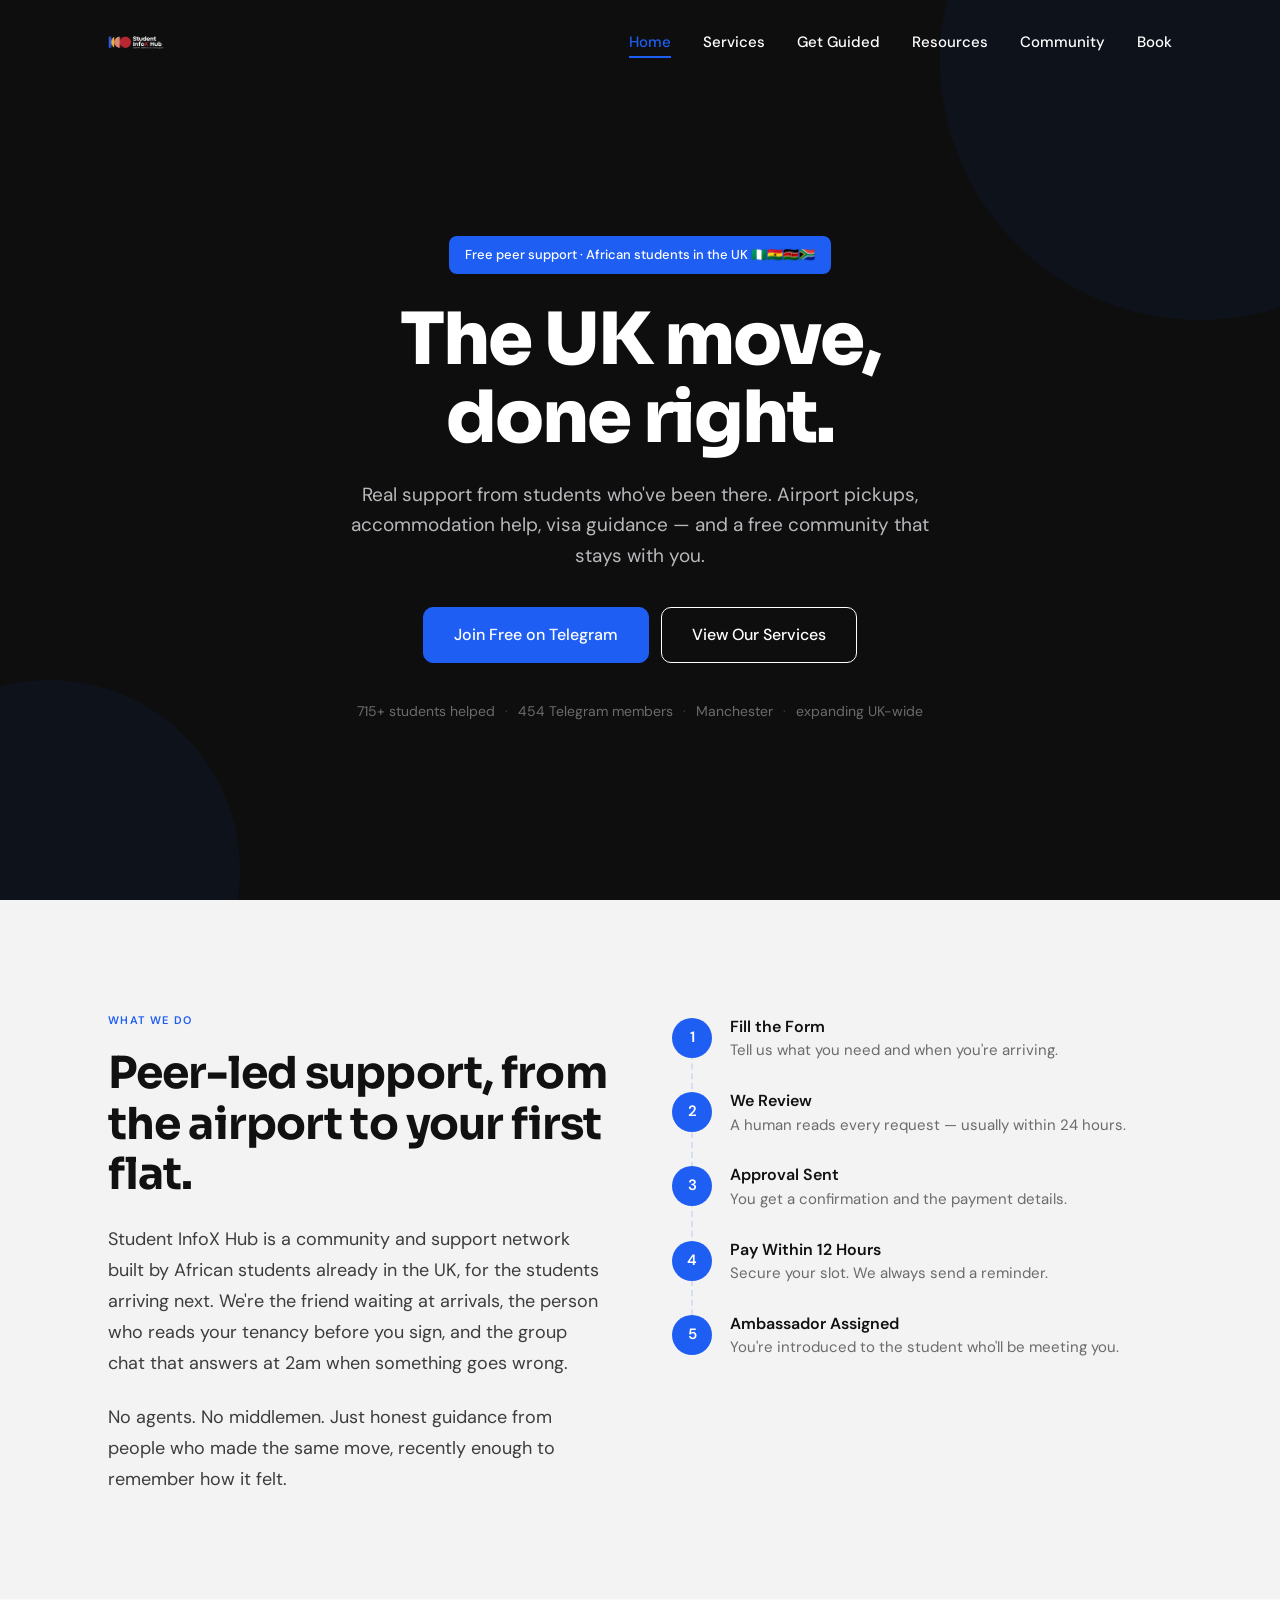
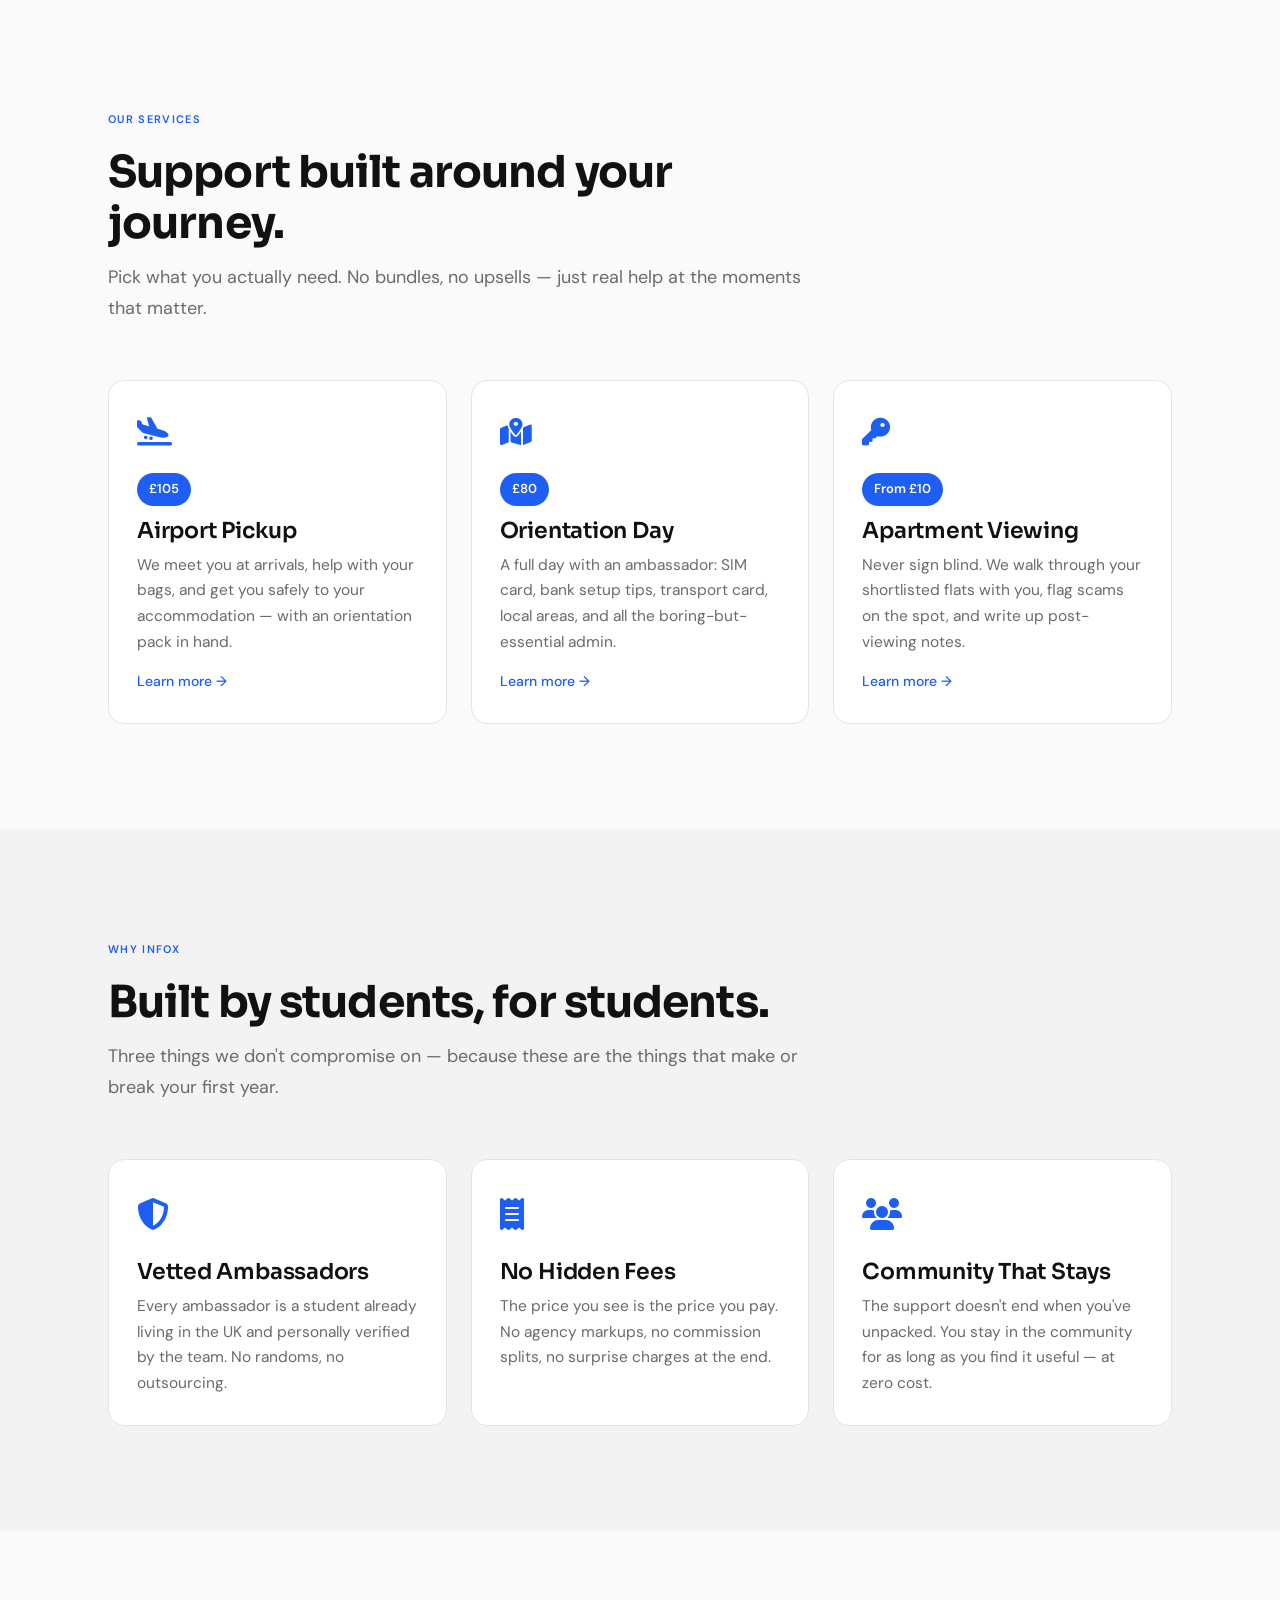
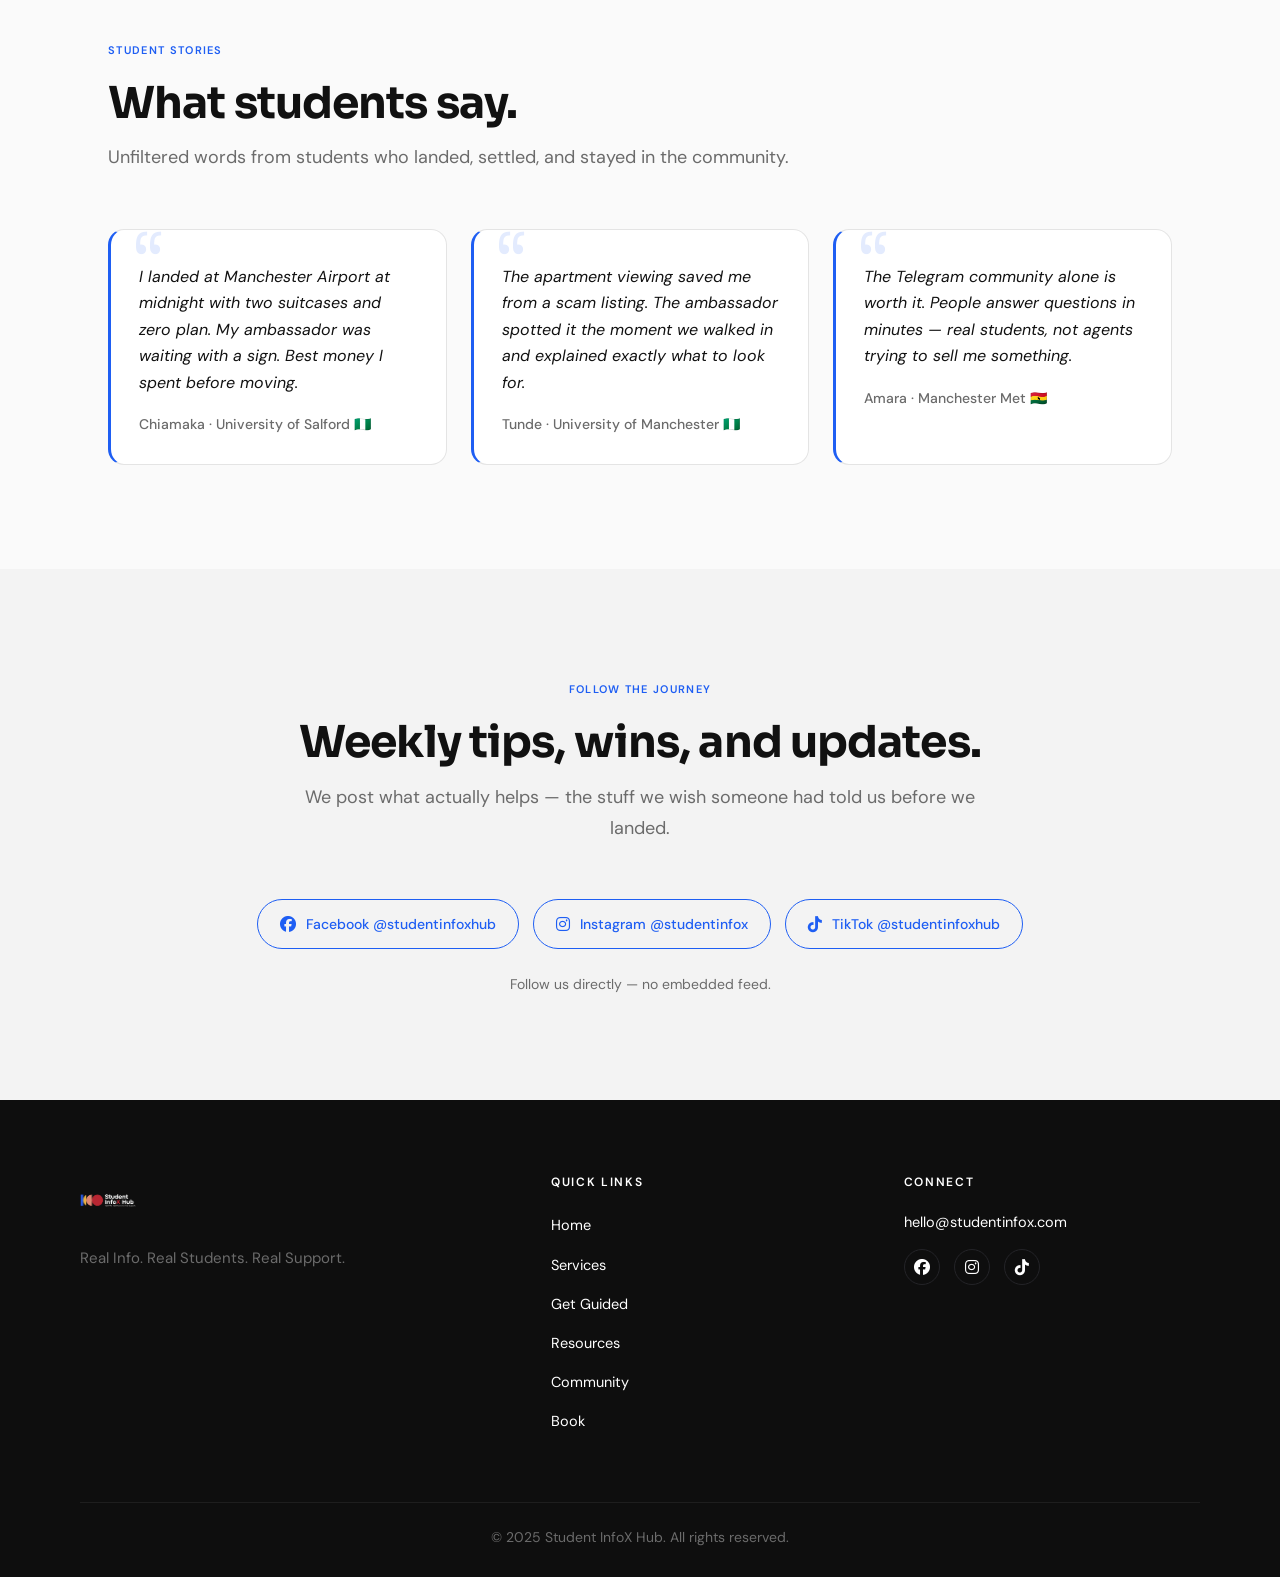
==== index.html @ 779ec6ef "Build Student InfoX Hub multi-page website Initial site build: 6 pages (home, services, get-guided, " ====
<!DOCTYPE html>
<html lang="en">
<head>
  <meta charset="UTF-8" />
  <meta name="viewport" content="width=device-width, initial-scale=1.0" />
  <title>Student InfoX Hub — Peer-led UK relocation support for African students</title>
  <meta name="description" content="Real support from students who've been there. Airport pickups, accommodation help, visa guidance and a free community that stays with you." />

  <link rel="icon" type="image/png" href="infox-logo.png" />

  <!-- Fonts: Sora (display) + DM Sans (body) -->
  <link rel="preconnect" href="https://fonts.googleapis.com" />
  <link rel="preconnect" href="https://fonts.gstatic.com" crossorigin />
  <link href="https://fonts.googleapis.com/css2?family=DM+Sans:wght@400;500;600&family=Sora:wght@600;700;800&display=swap" rel="stylesheet" />

  <!-- Font Awesome 6 -->
  <link rel="stylesheet" href="https://cdnjs.cloudflare.com/ajax/libs/font-awesome/6.5.1/css/all.min.css" />

  <link rel="stylesheet" href="style.css" />
</head>
<body>

  <!-- ===================== NAV ===================== -->
  <nav class="nav">
    <div class="nav-inner">
      <a href="index.html" class="nav-logo" aria-label="Student InfoX Hub — Home">
        <!-- Remove filter if logo is light-coloured or multi-colour -->
        <img src="infox-logo.png" alt="Student InfoX Hub" height="56" />
      </a>
      <button class="nav-toggle" aria-label="Toggle menu" aria-expanded="false">
        <i class="fa-solid fa-bars"></i>
      </button>
      <ul class="nav-links">
        <li><a href="index.html">Home</a></li>
        <li><a href="services.html">Services</a></li>
        <li><a href="get-guided.html">Get Guided</a></li>
        <li><a href="resources.html">Resources</a></li>
        <li><a href="community.html">Community</a></li>
        <li><a href="book.html">Book</a></li>
      </ul>
    </div>
  </nav>

  <!-- ===================== HERO ===================== -->
  <header class="hero">
    <div class="hero-circle c1" aria-hidden="true"></div>
    <div class="hero-circle c2" aria-hidden="true"></div>

    <div class="hero-inner">
      <span class="pill-label">Free peer support · African students in the UK 🇳🇬🇬🇭🇰🇪🇿🇦</span>
      <h1>
        <span class="line line-1">The UK move,</span>
        <span class="line line-2">done right.</span>
      </h1>
      <p class="sub">Real support from students who've been there. Airport pickups, accommodation help, visa guidance — and a free community that stays with you.</p>
      <div class="cta-row">
        <a href="community.html" class="btn btn-primary btn-lg">Join Free on Telegram</a>
        <a href="services.html" class="btn btn-ghost-white btn-lg">View Our Services</a>
      </div>
      <div class="hero-stats">
        715+ students helped<span class="dot">·</span>454 Telegram members<span class="dot">·</span>Manchester<span class="dot">·</span>expanding UK-wide
      </div>
    </div>
  </header>

  <!-- ===================== WHAT IS INFOX ===================== -->
  <section class="bg-surface-alt">
    <div class="container">
      <div class="grid-2">
        <div class="reveal">
          <span class="eyebrow">What we do</span>
          <h2>Peer-led support, from the airport to your first flat.</h2>
          <p class="lead mt-24">
            Student InfoX Hub is a community and support network built by African students already in the UK, for the students arriving next. We're the friend waiting at arrivals, the person who reads your tenancy before you sign, and the group chat that answers at 2am when something goes wrong.
          </p>
          <p class="lead mt-24">
            No agents. No middlemen. Just honest guidance from people who made the same move, recently enough to remember how it felt.
          </p>
        </div>

        <div class="reveal">
          <ol class="stepper">
            <li>
              <span class="num">1</span>
              <div class="body">
                <h4>Fill the Form</h4>
                <p>Tell us what you need and when you're arriving.</p>
              </div>
            </li>
            <li>
              <span class="num">2</span>
              <div class="body">
                <h4>We Review</h4>
                <p>A human reads every request — usually within 24 hours.</p>
              </div>
            </li>
            <li>
              <span class="num">3</span>
              <div class="body">
                <h4>Approval Sent</h4>
                <p>You get a confirmation and the payment details.</p>
              </div>
            </li>
            <li>
              <span class="num">4</span>
              <div class="body">
                <h4>Pay Within 12 Hours</h4>
                <p>Secure your slot. We always send a reminder.</p>
              </div>
            </li>
            <li>
              <span class="num">5</span>
              <div class="body">
                <h4>Ambassador Assigned</h4>
                <p>You're introduced to the student who'll be meeting you.</p>
              </div>
            </li>
          </ol>
        </div>
      </div>
    </div>
  </section>

  <!-- ===================== SERVICES PREVIEW ===================== -->
  <section class="bg-surface">
    <div class="container">
      <div class="section-head">
        <span class="eyebrow">Our services</span>
        <h2>Support built around your journey.</h2>
        <p>Pick what you actually need. No bundles, no upsells — just real help at the moments that matter.</p>
      </div>

      <div class="grid-3 reveal stagger">
        <div class="card">
          <div class="icon"><i class="fa-solid fa-plane-arrival"></i></div>
          <span class="price-badge">£105</span>
          <h3>Airport Pickup</h3>
          <p>We meet you at arrivals, help with your bags, and get you safely to your accommodation — with an orientation pack in hand.</p>
          <a href="services.html" class="more">Learn more →</a>
        </div>
        <div class="card">
          <div class="icon"><i class="fa-solid fa-map-location-dot"></i></div>
          <span class="price-badge">£80</span>
          <h3>Orientation Day</h3>
          <p>A full day with an ambassador: SIM card, bank setup tips, transport card, local areas, and all the boring-but-essential admin.</p>
          <a href="services.html" class="more">Learn more →</a>
        </div>
        <div class="card">
          <div class="icon"><i class="fa-solid fa-key"></i></div>
          <span class="price-badge">From £10</span>
          <h3>Apartment Viewing</h3>
          <p>Never sign blind. We walk through your shortlisted flats with you, flag scams on the spot, and write up post-viewing notes.</p>
          <a href="services.html" class="more">Learn more →</a>
        </div>
      </div>
    </div>
  </section>

  <!-- ===================== WHY INFOX ===================== -->
  <section class="bg-surface-alt">
    <div class="container">
      <div class="section-head">
        <span class="eyebrow">Why InfoX</span>
        <h2>Built by students, for students.</h2>
        <p>Three things we don't compromise on — because these are the things that make or break your first year.</p>
      </div>

      <div class="grid-3 reveal stagger">
        <div class="card">
          <div class="icon lg"><i class="fa-solid fa-shield-halved"></i></div>
          <h3>Vetted Ambassadors</h3>
          <p>Every ambassador is a student already living in the UK and personally verified by the team. No randoms, no outsourcing.</p>
        </div>
        <div class="card">
          <div class="icon lg"><i class="fa-solid fa-receipt"></i></div>
          <h3>No Hidden Fees</h3>
          <p>The price you see is the price you pay. No agency markups, no commission splits, no surprise charges at the end.</p>
        </div>
        <div class="card">
          <div class="icon lg"><i class="fa-solid fa-users"></i></div>
          <h3>Community That Stays</h3>
          <p>The support doesn't end when you've unpacked. You stay in the community for as long as you find it useful — at zero cost.</p>
        </div>
      </div>
    </div>
  </section>

  <!-- ===================== TESTIMONIALS ===================== -->
  <section class="bg-surface">
    <div class="container">
      <div class="section-head">
        <span class="eyebrow">Student stories</span>
        <h2>What students say.</h2>
        <p>Unfiltered words from students who landed, settled, and stayed in the community.</p>
      </div>

      <div class="grid-3 reveal stagger">
        <div class="testimonial">
          <p class="quote">I landed at Manchester Airport at midnight with two suitcases and zero plan. My ambassador was waiting with a sign. Best money I spent before moving.</p>
          <div class="who">Chiamaka · University of Salford 🇳🇬</div>
        </div>
        <div class="testimonial">
          <p class="quote">The apartment viewing saved me from a scam listing. The ambassador spotted it the moment we walked in and explained exactly what to look for.</p>
          <div class="who">Tunde · University of Manchester 🇳🇬</div>
        </div>
        <div class="testimonial">
          <p class="quote">The Telegram community alone is worth it. People answer questions in minutes — real students, not agents trying to sell me something.</p>
          <div class="who">Amara · Manchester Met 🇬🇭</div>
        </div>
      </div>
    </div>
  </section>

  <!-- ===================== FOLLOW US ===================== -->
  <section class="bg-surface-alt">
    <div class="container center">
      <div class="section-head mx-auto" style="margin-left:auto;margin-right:auto;">
        <span class="eyebrow">Follow the journey</span>
        <h2>Weekly tips, wins, and updates.</h2>
        <p class="mx-auto" style="margin-left:auto;margin-right:auto;">We post what actually helps — the stuff we wish someone had told us before we landed.</p>
      </div>

      <div class="pills-row reveal">
        <a class="pill" href="https://facebook.com/studentinfoxhub" target="_blank" rel="noopener">
          <i class="fa-brands fa-facebook"></i> Facebook @studentinfoxhub
        </a>
        <a class="pill" href="https://instagram.com/studentinfox" target="_blank" rel="noopener">
          <i class="fa-brands fa-instagram"></i> Instagram @studentinfox
        </a>
        <a class="pill" href="https://tiktok.com/@studentinfoxhub" target="_blank" rel="noopener">
          <i class="fa-brands fa-tiktok"></i> TikTok @studentinfoxhub
        </a>
      </div>
      <p class="pill-note">Follow us directly — no embedded feed.</p>
    </div>
  </section>

  <!-- ===================== FOOTER ===================== -->
  <footer class="footer">
    <div class="footer-grid">
      <div>
        <div class="footer-logo">
          <!-- Remove filter if logo is light-coloured or multi-colour -->
          <img src="infox-logo.png" alt="Student InfoX Hub" height="56" />
        </div>
        <p class="tagline">Real Info. Real Students. Real Support.</p>
      </div>
      <div>
        <h5>Quick Links</h5>
        <ul>
          <li><a href="index.html">Home</a></li>
          <li><a href="services.html">Services</a></li>
          <li><a href="get-guided.html">Get Guided</a></li>
          <li><a href="resources.html">Resources</a></li>
          <li><a href="community.html">Community</a></li>
          <li><a href="book.html">Book</a></li>
        </ul>
      </div>
      <div>
        <h5>Connect</h5>
        <p class="contact-line"><a href="mailto:hello@studentinfox.com">hello@studentinfox.com</a></p>
        <div class="socials">
          <a href="https://facebook.com/studentinfoxhub" target="_blank" rel="noopener" aria-label="Facebook @studentinfoxhub"><i class="fa-brands fa-facebook"></i></a>
          <a href="https://instagram.com/studentinfox" target="_blank" rel="noopener" aria-label="Instagram @studentinfox"><i class="fa-brands fa-instagram"></i></a>
          <a href="https://tiktok.com/@studentinfoxhub" target="_blank" rel="noopener" aria-label="TikTok @studentinfoxhub"><i class="fa-brands fa-tiktok"></i></a>
        </div>
      </div>
    </div>
    <div class="footer-bottom">© 2025 Student InfoX Hub. All rights reserved.</div>
  </footer>

  <script src="main.js" defer></script>
</body>
</html>
---- style.css ----
/* =========================================================
   Student InfoX Hub — Global Stylesheet
   Sora (display) + DM Sans (body)
   Near-monochrome with Royal Blue as single accent
   ========================================================= */

/* ---------- Tokens ---------- */
:root {
  --blue: #1E5EF3;
  --blue-light: #EEF3FF;
  --black: #0E0E0E;
  --ink: #111111;
  --body: #3D3D3D;
  --muted: #6B6B6B;
  --surface: #FAFAFA;
  --surface-alt: #F3F3F3;
  --white: #FFFFFF;
  --border: #E4E4E4;

  --ease-out: cubic-bezier(0.22, 1, 0.36, 1);
  --ease-bounce: cubic-bezier(0.34, 1.56, 0.64, 1);

  --max-layout: 1120px;
  --max-text: 680px;
  --radius: 16px;
  --radius-sm: 10px;
}

/* ---------- Reset ---------- */
*, *::before, *::after {
  box-sizing: border-box;
  margin: 0;
  padding: 0;
}

html {
  scroll-behavior: smooth;
  -webkit-text-size-adjust: 100%;
}

body {
  font-family: 'DM Sans', -apple-system, BlinkMacSystemFont, sans-serif;
  font-size: 17px;
  font-weight: 400;
  line-height: 1.72;
  color: var(--body);
  background: var(--surface);
  -webkit-font-smoothing: antialiased;
  -moz-osx-font-smoothing: grayscale;
}

img { max-width: 100%; display: block; }

a {
  color: var(--blue);
  text-decoration: none;
  transition: color 0.2s ease;
}
a:hover { color: var(--ink); }

button { font-family: inherit; cursor: pointer; }

/* ---------- Typography ---------- */
h1, h2, h3, h4 {
  font-family: 'Sora', -apple-system, BlinkMacSystemFont, sans-serif;
  color: var(--ink);
  line-height: 1.15;
}

h1 {
  font-size: clamp(40px, 6vw, 72px);
  font-weight: 800;
  letter-spacing: -0.03em;
  line-height: 1.08;
}

h2 {
  font-size: clamp(30px, 4vw, 44px);
  font-weight: 700;
  letter-spacing: -0.02em;
}

h3 {
  font-size: 22px;
  font-weight: 600;
  letter-spacing: -0.01em;
}

p { color: var(--body); }

.eyebrow {
  display: inline-block;
  font-size: 11px;
  font-weight: 600;
  letter-spacing: 0.12em;
  text-transform: uppercase;
  color: var(--blue);
  margin-bottom: 18px;
}

.lead {
  font-size: 18px;
  color: var(--body);
  max-width: var(--max-text);
}

/* ---------- Layout ---------- */
.container {
  width: 100%;
  max-width: var(--max-layout);
  margin: 0 auto;
  padding: 0 28px;
}

section {
  padding: 104px 0;
}

@media (max-width: 768px) {
  section { padding: 64px 0; }
}

.bg-surface     { background: var(--surface); }
.bg-surface-alt { background: var(--surface-alt); }

.section-head { margin-bottom: 56px; max-width: 720px; }
.section-head h2 { margin-bottom: 14px; }
.section-head p  { color: var(--muted); font-size: 18px; }

/* =========================================================
   NAVIGATION
   ========================================================= */
.nav {
  position: fixed;
  top: 0;
  left: 0;
  right: 0;
  z-index: 100;
  background: transparent;
  border-bottom: 1px solid transparent;
  transition: background 0.35s var(--ease-out),
              border-color 0.35s var(--ease-out),
              backdrop-filter 0.35s var(--ease-out);
}

.nav-scrolled {
  background: rgba(255, 255, 255, 0.96);
  -webkit-backdrop-filter: blur(12px);
  backdrop-filter: blur(12px);
  border-bottom-color: var(--border);
}

.nav-inner {
  max-width: var(--max-layout);
  margin: 0 auto;
  padding: 14px 28px;
  display: flex;
  align-items: center;
  justify-content: space-between;
}

.nav-logo {
  display: flex;
  align-items: center;
  line-height: 0;
}

.nav-logo img {
  height: 56px;
  width: auto;
  transition: filter 0.35s var(--ease-out);
}

@media (max-width: 768px) {
  .nav-logo img { height: 48px; }
}

/* Logo filter flip. Since the InfoX logo is multi-colour
   we do NOT invert it here. If the logo is swapped for a
   dark/solid monochrome version, uncomment the rule below. */
/*
.nav:not(.nav-scrolled) .nav-logo img { filter: brightness(0) invert(1); }
*/

.nav-links {
  display: flex;
  gap: 32px;
  list-style: none;
  align-items: center;
}

.nav-links a {
  position: relative;
  font-size: 15px;
  font-weight: 500;
  color: var(--white);
  padding: 8px 0;
  transition: color 0.25s ease;
}

.nav-scrolled .nav-links a { color: var(--ink); }

.nav-links a::after {
  content: "";
  position: absolute;
  left: 0;
  bottom: 2px;
  height: 2px;
  width: 100%;
  background: var(--blue);
  transform: scaleX(0);
  transform-origin: left;
  transition: transform 0.25s ease;
}

.nav-links a:hover::after,
.nav-links a.active::after {
  transform: scaleX(1);
}

.nav-links a:hover,
.nav-links a.active { color: var(--blue); }

.nav-scrolled .nav-links a.active { color: var(--blue); }

/* Hamburger */
.nav-toggle {
  display: none;
  background: none;
  border: 0;
  color: var(--white);
  font-size: 22px;
  padding: 10px;
  line-height: 1;
  transition: color 0.25s ease;
}

.nav-scrolled .nav-toggle { color: var(--ink); }

@media (max-width: 768px) {
  .nav-toggle { display: block; }

  .nav-links {
    position: absolute;
    top: 100%;
    left: 0;
    right: 0;
    background: var(--white);
    flex-direction: column;
    gap: 0;
    overflow: hidden;
    max-height: 0;
    transition: max-height 0.35s var(--ease-out);
    border-bottom: 1px solid var(--border);
  }

  .nav-open .nav-links {
    max-height: 520px;
  }

  .nav-links li {
    width: 100%;
    border-top: 1px solid var(--border);
  }

  .nav-links a {
    display: flex;
    align-items: center;
    min-height: 48px;
    padding: 14px 28px;
    color: var(--ink);
    width: 100%;
  }

  .nav-links a::after { display: none; }
}

/* =========================================================
   HERO
   ========================================================= */
.hero {
  position: relative;
  overflow: hidden;
  background: var(--black);
  color: var(--white);
  min-height: 100vh;
  display: flex;
  align-items: center;
  justify-content: center;
  padding: 160px 28px 100px;
  text-align: center;
}

.hero.mini {
  min-height: 420px;
  padding: 180px 28px 80px;
}

.hero-inner {
  position: relative;
  z-index: 2;
  max-width: 760px;
  margin: 0 auto;
}

.hero h1 { color: var(--white); margin-bottom: 24px; }
.hero h1 .line { display: block; }

.hero .sub {
  font-size: 19px;
  color: #B9B9BD;
  max-width: 620px;
  margin: 0 auto 36px;
  line-height: 1.6;
}

.hero .sub.on-mini { margin-bottom: 0; }

.hero .cta-row {
  display: flex;
  gap: 12px;
  justify-content: center;
  flex-wrap: wrap;
  margin-bottom: 36px;
}

.hero-stats {
  font-size: 14px;
  color: var(--muted);
}

.hero-stats .dot { margin: 0 10px; opacity: 0.5; }

/* Pill label at top of hero */
.pill-label {
  display: inline-block;
  background: var(--blue);
  color: var(--white);
  font-size: 13px;
  font-weight: 500;
  padding: 8px 16px;
  border-radius: 8px;
  margin-bottom: 26px;
}

/* Decorative floating circles in hero */
.hero-circle {
  position: absolute;
  border-radius: 50%;
  background: var(--blue);
  opacity: 0.055;
  pointer-events: none;
  z-index: 1;
  will-change: transform;
}

.hero-circle.c1 {
  width: 520px;
  height: 520px;
  top: -200px;
  right: -180px;
}

.hero-circle.c2 {
  width: 380px;
  height: 380px;
  bottom: -160px;
  left: -140px;
}

@media (prefers-reduced-motion: no-preference) {
  .hero-circle.c1 { animation: float 8s ease-in-out infinite; }
  .hero-circle.c2 { animation: float 11s ease-in-out infinite; animation-delay: -5s; }
}

@keyframes float {
  0%, 100% { transform: translateY(0); }
  50%      { transform: translateY(-20px); }
}

@media (max-width: 768px) {
  .hero { min-height: 88vh; padding: 140px 24px 72px; }
  .hero.mini { min-height: 360px; padding: 140px 24px 60px; }
  .hero .sub { font-size: 17px; }
  .hero-circle.c1 { width: 340px; height: 340px; top: -120px; right: -120px; }
  .hero-circle.c2 { width: 260px; height: 260px; bottom: -100px; left: -100px; }
}

/* =========================================================
   HERO LOAD ANIMATION (staggered)
   ========================================================= */
.hero .pill-label,
.hero h1 .line,
.hero .sub,
.hero .cta-row,
.hero-stats {
  opacity: 0;
  transform: translateY(24px);
  will-change: transform, opacity;
  transition: opacity 0.65s var(--ease-out), transform 0.65s var(--ease-out);
}

.hero-stats { transform: none; transition: opacity 0.5s var(--ease-out); }

body.loaded .hero .pill-label    { opacity: 1; transform: translateY(0); transition-delay: 0ms; }
body.loaded .hero h1 .line-1     { opacity: 1; transform: translateY(0); transition-delay: 150ms; }
body.loaded .hero h1 .line-2     { opacity: 1; transform: translateY(0); transition-delay: 280ms; }
body.loaded .hero .sub           { opacity: 1; transform: translateY(0); transition-delay: 400ms; }
body.loaded .hero .cta-row       { opacity: 1; transform: translateY(0); transition-delay: 520ms; }
body.loaded .hero .hero-stats    { opacity: 1; transition-delay: 650ms; }

@media (prefers-reduced-motion: reduce) {
  .hero .pill-label,
  .hero h1 .line,
  .hero .sub,
  .hero .cta-row,
  .hero-stats { opacity: 1; transform: none; transition: none; }
  .hero-circle { animation: none; }
}

/* =========================================================
   SCROLL REVEAL
   ========================================================= */
.reveal {
  opacity: 0;
  transform: translateY(28px);
  will-change: transform, opacity;
  transition: opacity 0.55s var(--ease-out), transform 0.55s var(--ease-out);
}

.reveal.is-visible {
  opacity: 1;
  transform: translateY(0);
}

/* Grid stagger via nth-child of children */
.reveal.stagger > *:nth-child(1) { transition-delay: 0ms; }
.reveal.stagger > *:nth-child(2) { transition-delay: 90ms; }
.reveal.stagger > *:nth-child(3) { transition-delay: 180ms; }
.reveal.stagger > *:nth-child(4) { transition-delay: 270ms; }
.reveal.stagger > *:nth-child(5) { transition-delay: 360ms; }
.reveal.stagger > *:nth-child(6) { transition-delay: 450ms; }

.reveal.stagger > * {
  opacity: 0;
  transform: translateY(22px);
  transition: opacity 0.55s var(--ease-out), transform 0.55s var(--ease-out);
}

.reveal.stagger.is-visible > * {
  opacity: 1;
  transform: translateY(0);
}

@media (prefers-reduced-motion: reduce) {
  .reveal, .reveal.stagger > * {
    opacity: 1; transform: none; transition: none;
  }
}

/* =========================================================
   BUTTONS
   ========================================================= */
.btn {
  display: inline-flex;
  align-items: center;
  justify-content: center;
  gap: 10px;
  height: 52px;
  padding: 0 26px;
  font-size: 15px;
  font-weight: 500;
  font-family: inherit;
  border-radius: 10px;
  border: 1.5px solid transparent;
  text-decoration: none;
  line-height: 1;
  transition: background 0.25s ease, color 0.25s ease, transform 0.2s ease,
              filter 0.25s ease, border-color 0.25s ease;
  white-space: nowrap;
}

.btn:hover { transform: translateY(-2px); text-decoration: none; }

.btn-primary {
  background: var(--blue);
  color: var(--white);
  border-color: var(--blue);
}
.btn-primary:hover { filter: brightness(1.07); color: var(--white); }

.btn-ghost-white {
  background: transparent;
  color: var(--white);
  border-color: var(--white);
}
.btn-ghost-white:hover {
  background: var(--white);
  color: var(--ink);
}

.btn-ghost {
  background: transparent;
  color: var(--blue);
  border-color: var(--blue);
}
.btn-ghost:hover {
  background: var(--blue);
  color: var(--white);
}

.btn-lg { height: 56px; padding: 0 30px; font-size: 16px; }

/* =========================================================
   CARDS
   ========================================================= */
.card {
  background: var(--white);
  border: 1px solid var(--border);
  border-radius: var(--radius);
  padding: 28px;
  transition: transform 0.25s var(--ease-out), box-shadow 0.25s var(--ease-out);
}

.card:hover {
  transform: translateY(-6px);
  box-shadow: 0 16px 48px rgba(0, 0, 0, 0.09);
}

.card .icon {
  font-size: 28px;
  color: var(--blue);
  margin-bottom: 16px;
}

.card .icon.lg { font-size: 32px; }

.card h3 { margin-bottom: 10px; }

.card p {
  color: var(--muted);
  font-size: 15.5px;
  line-height: 1.65;
}

.card .more {
  display: inline-block;
  margin-top: 14px;
  font-size: 14px;
  font-weight: 500;
  color: var(--blue);
}
.card .more:hover { color: var(--ink); }

.card-tag {
  display: inline-block;
  background: var(--blue-light);
  color: var(--blue);
  font-size: 11px;
  font-weight: 600;
  letter-spacing: 0.08em;
  text-transform: uppercase;
  padding: 5px 10px;
  border-radius: 999px;
  margin-bottom: 14px;
}

.price-badge {
  display: inline-block;
  background: var(--blue);
  color: var(--white);
  font-size: 13px;
  font-weight: 600;
  padding: 5px 12px;
  border-radius: 999px;
  margin-bottom: 12px;
}

/* Grid layouts */
.grid-3 {
  display: grid;
  grid-template-columns: repeat(3, 1fr);
  gap: 24px;
}

.grid-2 {
  display: grid;
  grid-template-columns: 1fr 1fr;
  gap: 64px;
  align-items: start;
}

@media (max-width: 880px) {
  .grid-3 { grid-template-columns: 1fr; }
  .grid-2 { grid-template-columns: 1fr; gap: 48px; }
}

/* =========================================================
   STEPPER (vertical, on homepage)
   ========================================================= */
.stepper { list-style: none; position: relative; }

.stepper::before {
  content: "";
  position: absolute;
  left: 19px;
  top: 20px;
  bottom: 20px;
  width: 0;
  border-left: 2px dashed #D6DEF2;
}

.stepper li {
  position: relative;
  display: flex;
  gap: 18px;
  padding: 14px 0;
}

.stepper .num {
  flex-shrink: 0;
  width: 40px;
  height: 40px;
  border-radius: 50%;
  background: var(--blue);
  color: var(--white);
  font-weight: 600;
  font-size: 15px;
  display: flex;
  align-items: center;
  justify-content: center;
  position: relative;
  z-index: 2;
  transition: transform 0.4s var(--ease-bounce), opacity 0.4s var(--ease-bounce);
}

.stepper .body h4 {
  font-family: 'DM Sans', sans-serif;
  font-size: 16px;
  font-weight: 600;
  color: var(--ink);
  margin-bottom: 2px;
}
.stepper .body p { color: var(--muted); font-size: 15px; margin: 0; }

/* Bounce-in on reveal */
.reveal .stepper .num { transform: scale(0.5); opacity: 0; }
.reveal.is-visible .stepper li:nth-child(1) .num { transform: scale(1); opacity: 1; transition-delay: 0ms; }
.reveal.is-visible .stepper li:nth-child(2) .num { transform: scale(1); opacity: 1; transition-delay: 110ms; }
.reveal.is-visible .stepper li:nth-child(3) .num { transform: scale(1); opacity: 1; transition-delay: 220ms; }
.reveal.is-visible .stepper li:nth-child(4) .num { transform: scale(1); opacity: 1; transition-delay: 330ms; }
.reveal.is-visible .stepper li:nth-child(5) .num { transform: scale(1); opacity: 1; transition-delay: 440ms; }

/* =========================================================
   HORIZONTAL 5-STEP FLOW
   ========================================================= */
.flow {
  display: grid;
  grid-template-columns: repeat(5, 1fr);
  gap: 18px;
  counter-reset: flow;
}

.flow-step { text-align: center; }

.flow-step .num {
  width: 52px;
  height: 52px;
  border-radius: 50%;
  background: var(--blue);
  color: var(--white);
  font-weight: 600;
  font-size: 18px;
  display: flex;
  align-items: center;
  justify-content: center;
  margin: 0 auto 14px;
  transition: transform 0.4s var(--ease-bounce), opacity 0.4s var(--ease-bounce);
}

.flow-step p {
  font-size: 14px;
  color: var(--ink);
  font-weight: 500;
  margin: 0;
}

.reveal .flow-step .num { transform: scale(0.5); opacity: 0; }
.reveal.is-visible .flow-step:nth-child(1) .num { transform: scale(1); opacity: 1; transition-delay: 0ms; }
.reveal.is-visible .flow-step:nth-child(2) .num { transform: scale(1); opacity: 1; transition-delay: 110ms; }
.reveal.is-visible .flow-step:nth-child(3) .num { transform: scale(1); opacity: 1; transition-delay: 220ms; }
.reveal.is-visible .flow-step:nth-child(4) .num { transform: scale(1); opacity: 1; transition-delay: 330ms; }
.reveal.is-visible .flow-step:nth-child(5) .num { transform: scale(1); opacity: 1; transition-delay: 440ms; }

@media (max-width: 768px) {
  .flow { grid-template-columns: 1fr; gap: 20px; }
}

/* =========================================================
   CHECKLIST
   ========================================================= */
.checklist { list-style: none; margin: 20px 0; }

.checklist li {
  position: relative;
  padding: 9px 0 9px 30px;
  font-size: 16px;
  color: var(--body);
}

.checklist li::before {
  content: "\f00c"; /* Font Awesome check */
  font-family: "Font Awesome 6 Free";
  font-weight: 900;
  position: absolute;
  left: 0;
  top: 11px;
  color: var(--blue);
  font-size: 13px;
}

/* =========================================================
   CALLOUT
   ========================================================= */
.callout {
  background: var(--blue-light);
  border-left: 4px solid var(--blue);
  padding: 22px 26px;
  border-radius: var(--radius-sm);
  margin: 28px 0;
  color: var(--ink);
  font-size: 15.5px;
  line-height: 1.65;
}

.callout strong { color: var(--ink); }

/* =========================================================
   SERVICE SECTION (services.html)
   ========================================================= */
.service-section { padding: 88px 0; }

.service-section .wrap {
  display: grid;
  grid-template-columns: 1fr 1.15fr;
  gap: 56px;
  align-items: start;
}

.service-section h2 { margin-bottom: 16px; }

.service-section .price {
  font-family: 'Sora', sans-serif;
  font-size: 34px;
  font-weight: 700;
  color: var(--blue);
  margin-bottom: 6px;
}

.service-section .price small {
  font-size: 14px;
  font-weight: 500;
  color: var(--muted);
}

@media (max-width: 880px) {
  .service-section .wrap { grid-template-columns: 1fr; gap: 32px; }
}

/* Package card pair */
.packages {
  display: grid;
  grid-template-columns: 1fr 1fr;
  gap: 18px;
  margin: 22px 0;
}

.package {
  border: 2px solid var(--blue);
  border-radius: var(--radius);
  padding: 24px;
  background: var(--white);
  text-align: center;
  transition: transform 0.25s var(--ease-out), box-shadow 0.25s var(--ease-out);
}

.package:hover {
  transform: translateY(-6px);
  box-shadow: 0 16px 48px rgba(30, 94, 243, 0.15);
}

.package .qty {
  font-size: 13px;
  font-weight: 500;
  color: var(--muted);
  text-transform: uppercase;
  letter-spacing: 0.06em;
}

.package .amt {
  display: block;
  font-family: 'Sora', sans-serif;
  font-size: 32px;
  font-weight: 700;
  color: var(--ink);
  margin: 6px 0 2px;
}

.package .note { font-size: 13px; color: var(--muted); }

@media (max-width: 560px) {
  .packages { grid-template-columns: 1fr; }
}

/* =========================================================
   TESTIMONIALS
   ========================================================= */
.testimonial {
  position: relative;
  background: var(--white);
  border: 1px solid var(--border);
  border-left: 3px solid var(--blue);
  border-radius: var(--radius);
  padding: 34px 28px 28px;
  transition: transform 0.25s var(--ease-out), box-shadow 0.25s var(--ease-out);
}

.testimonial:hover {
  transform: translateY(-6px);
  box-shadow: 0 16px 48px rgba(0, 0, 0, 0.08);
}

.testimonial::before {
  content: "\201C";
  position: absolute;
  top: 2px;
  left: 22px;
  font-family: 'Sora', serif;
  font-size: 72px;
  line-height: 0.8;
  color: var(--blue);
  opacity: 0.12;
}

.testimonial p.quote {
  font-family: 'DM Sans', sans-serif;
  font-size: 16px;
  font-style: italic;
  color: var(--ink);
  margin-bottom: 16px;
  line-height: 1.65;
  position: relative;
}

.testimonial .who {
  font-size: 14px;
  color: var(--muted);
  font-weight: 500;
}

/* =========================================================
   PLATFORM PILLS
   ========================================================= */
.pills-row {
  display: flex;
  flex-wrap: wrap;
  justify-content: center;
  gap: 14px;
  margin-top: 36px;
}

.pill {
  display: inline-flex;
  align-items: center;
  gap: 10px;
  border: 1.5px solid var(--blue);
  background: transparent;
  color: var(--blue);
  padding: 12px 22px;
  border-radius: 999px;
  font-size: 14px;
  font-weight: 500;
  transition: background 0.2s ease, color 0.2s ease, transform 0.2s ease;
}

.pill i { font-size: 16px; }

.pill:hover {
  background: var(--blue);
  color: var(--white);
  transform: scale(1.03);
  text-decoration: none;
}

.pill-note {
  text-align: center;
  font-size: 14px;
  color: var(--muted);
  margin-top: 22px;
}

/* =========================================================
   FORM EMBED BLOCK
   ========================================================= */
.form-block { margin-bottom: 56px; }
.form-block h3 {
  font-family: 'Sora', sans-serif;
  font-size: 22px;
  font-weight: 600;
  color: var(--ink);
  margin-bottom: 6px;
}
.form-block p.desc { color: var(--muted); margin-bottom: 18px; font-size: 15.5px; }

.form-block iframe {
  width: 100%;
  height: 520px;
  border: 0;
  border-radius: 12px;
  background: var(--white);
  box-shadow: 0 4px 20px rgba(0, 0, 0, 0.04);
}

/* =========================================================
   FOOTER
   ========================================================= */
.footer {
  background: var(--black);
  color: #B5B5BB;
  padding: 72px 28px 28px;
}

.footer-grid {
  max-width: var(--max-layout);
  margin: 0 auto;
  display: grid;
  grid-template-columns: 1.4fr 1fr 1fr;
  gap: 56px;
}

.footer-logo img {
  height: 56px;
  width: auto;
  margin-bottom: 18px;
  /* Remove filter if logo is light-coloured or multi-colour */
  /* filter: brightness(0) invert(1); */
}

.footer .tagline { color: var(--muted); font-size: 15px; max-width: 280px; }

.footer h5 {
  font-size: 12px;
  font-weight: 600;
  letter-spacing: 0.14em;
  text-transform: uppercase;
  color: var(--white);
  margin-bottom: 18px;
}

.footer ul { list-style: none; }

.footer ul li { margin-bottom: 10px; }

.footer a {
  color: var(--white);
  font-size: 14.5px;
  transition: color 0.2s ease;
}

.footer a:hover { color: var(--blue); }

.footer .socials {
  display: flex;
  gap: 14px;
  margin-top: 14px;
}

.footer .socials a {
  width: 36px;
  height: 36px;
  border-radius: 50%;
  border: 1px solid #242428;
  display: inline-flex;
  align-items: center;
  justify-content: center;
  font-size: 16px;
  color: var(--white);
  transition: color 0.2s ease, border-color 0.2s ease;
}

.footer .socials a:hover {
  color: var(--blue);
  border-color: var(--blue);
}

.footer .contact-line { margin-bottom: 8px; font-size: 14.5px; color: var(--white); }

.footer-bottom {
  max-width: var(--max-layout);
  margin: 56px auto 0;
  padding-top: 22px;
  border-top: 1px solid #1E1E1E;
  text-align: center;
  font-size: 14px;
  color: var(--muted);
}

@media (max-width: 768px) {
  .footer-grid { grid-template-columns: 1fr; gap: 40px; }
}

/* =========================================================
   UTIL
   ========================================================= */
.center { text-align: center; }
.mx-auto { margin-left: auto; margin-right: auto; }
.mt-24 { margin-top: 24px; }
.mt-32 { margin-top: 32px; }
.mt-48 { margin-top: 48px; }
.mb-24 { margin-bottom: 24px; }
.maxw-640 { max-width: 640px; }
.maxw-720 { max-width: 720px; }
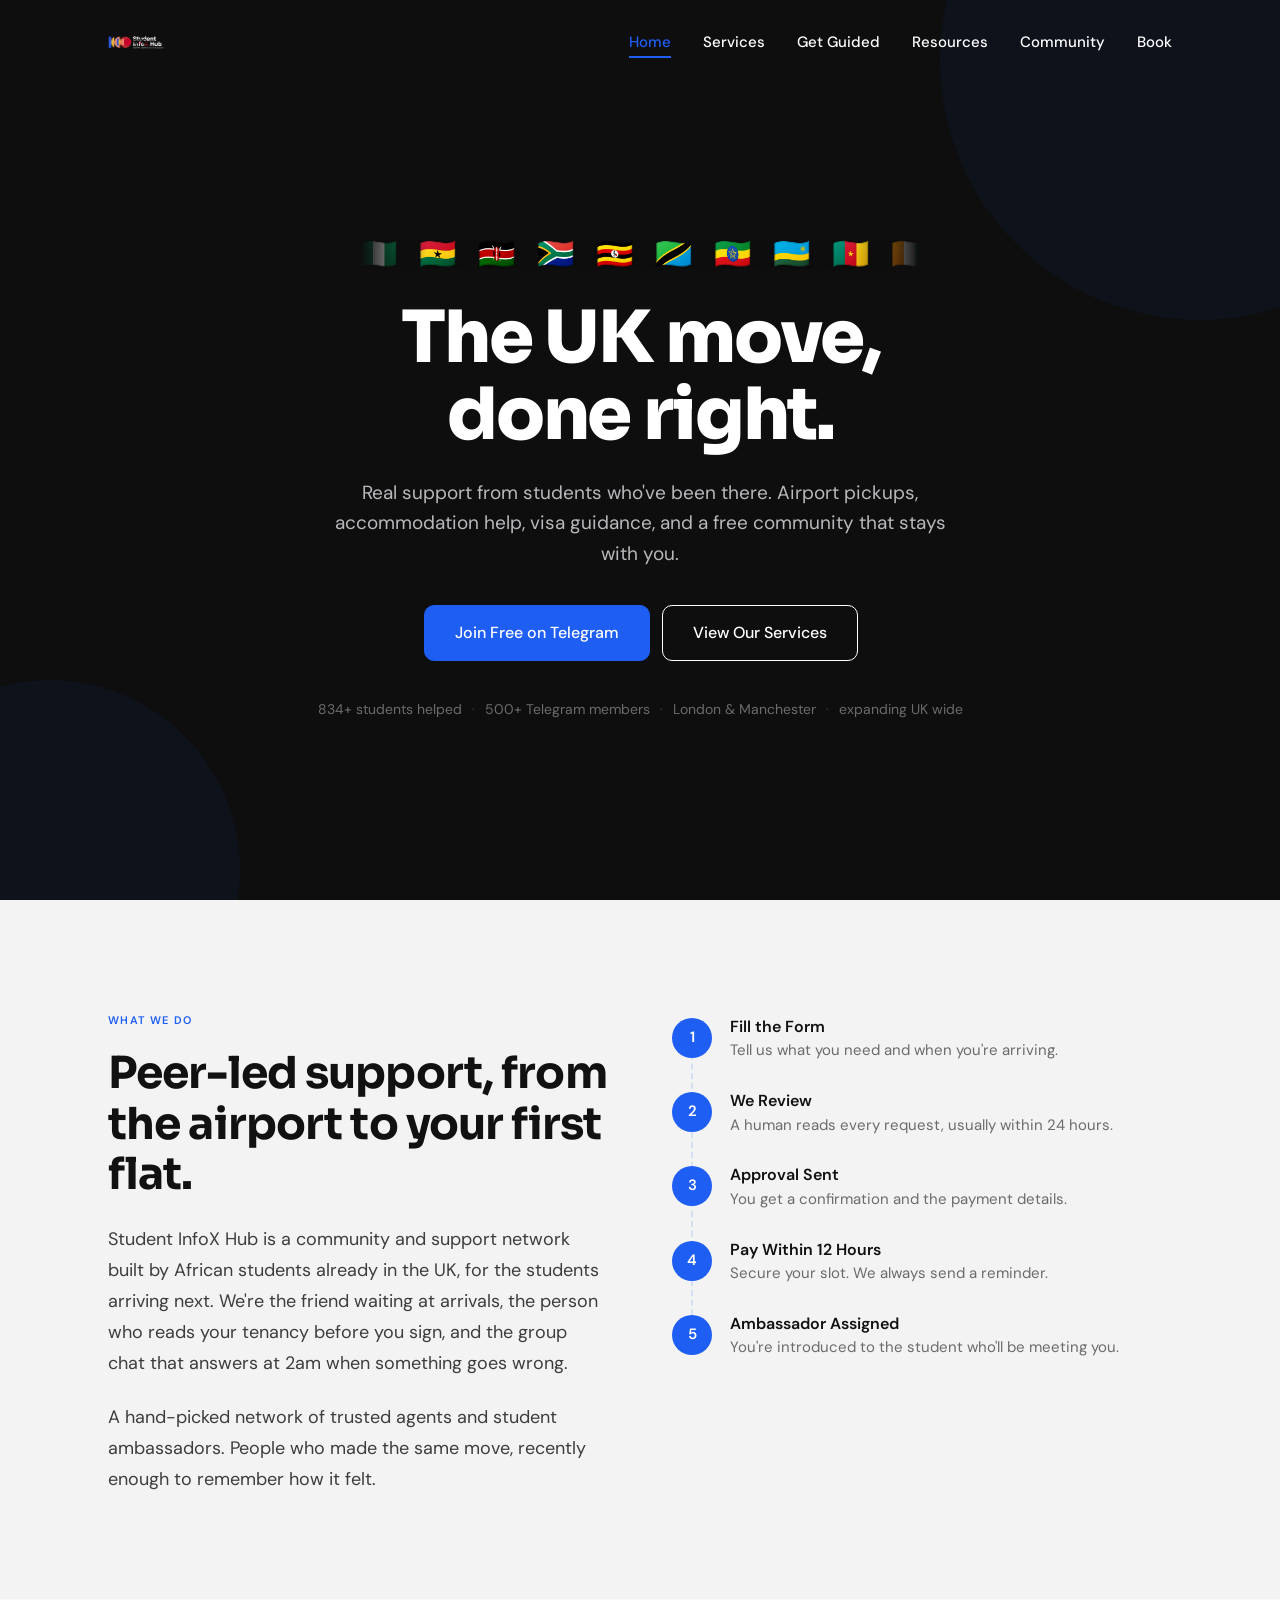
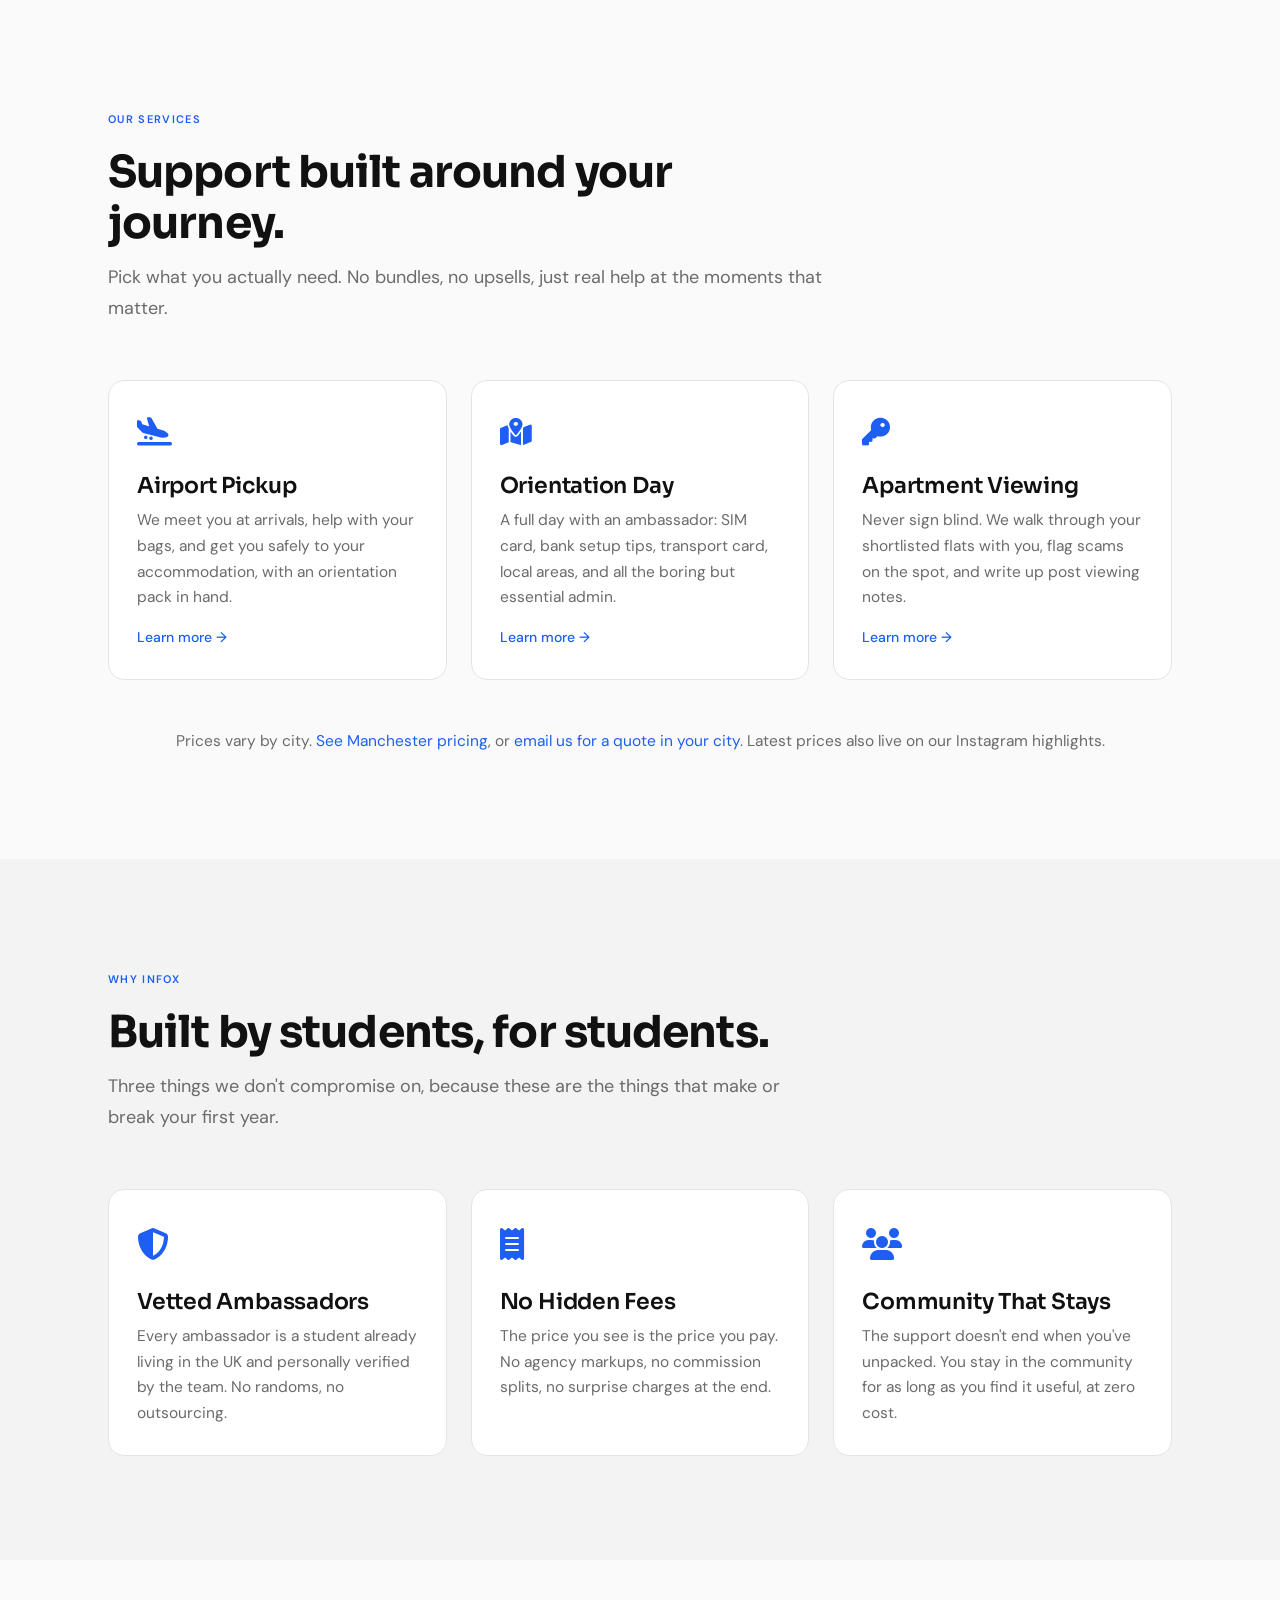
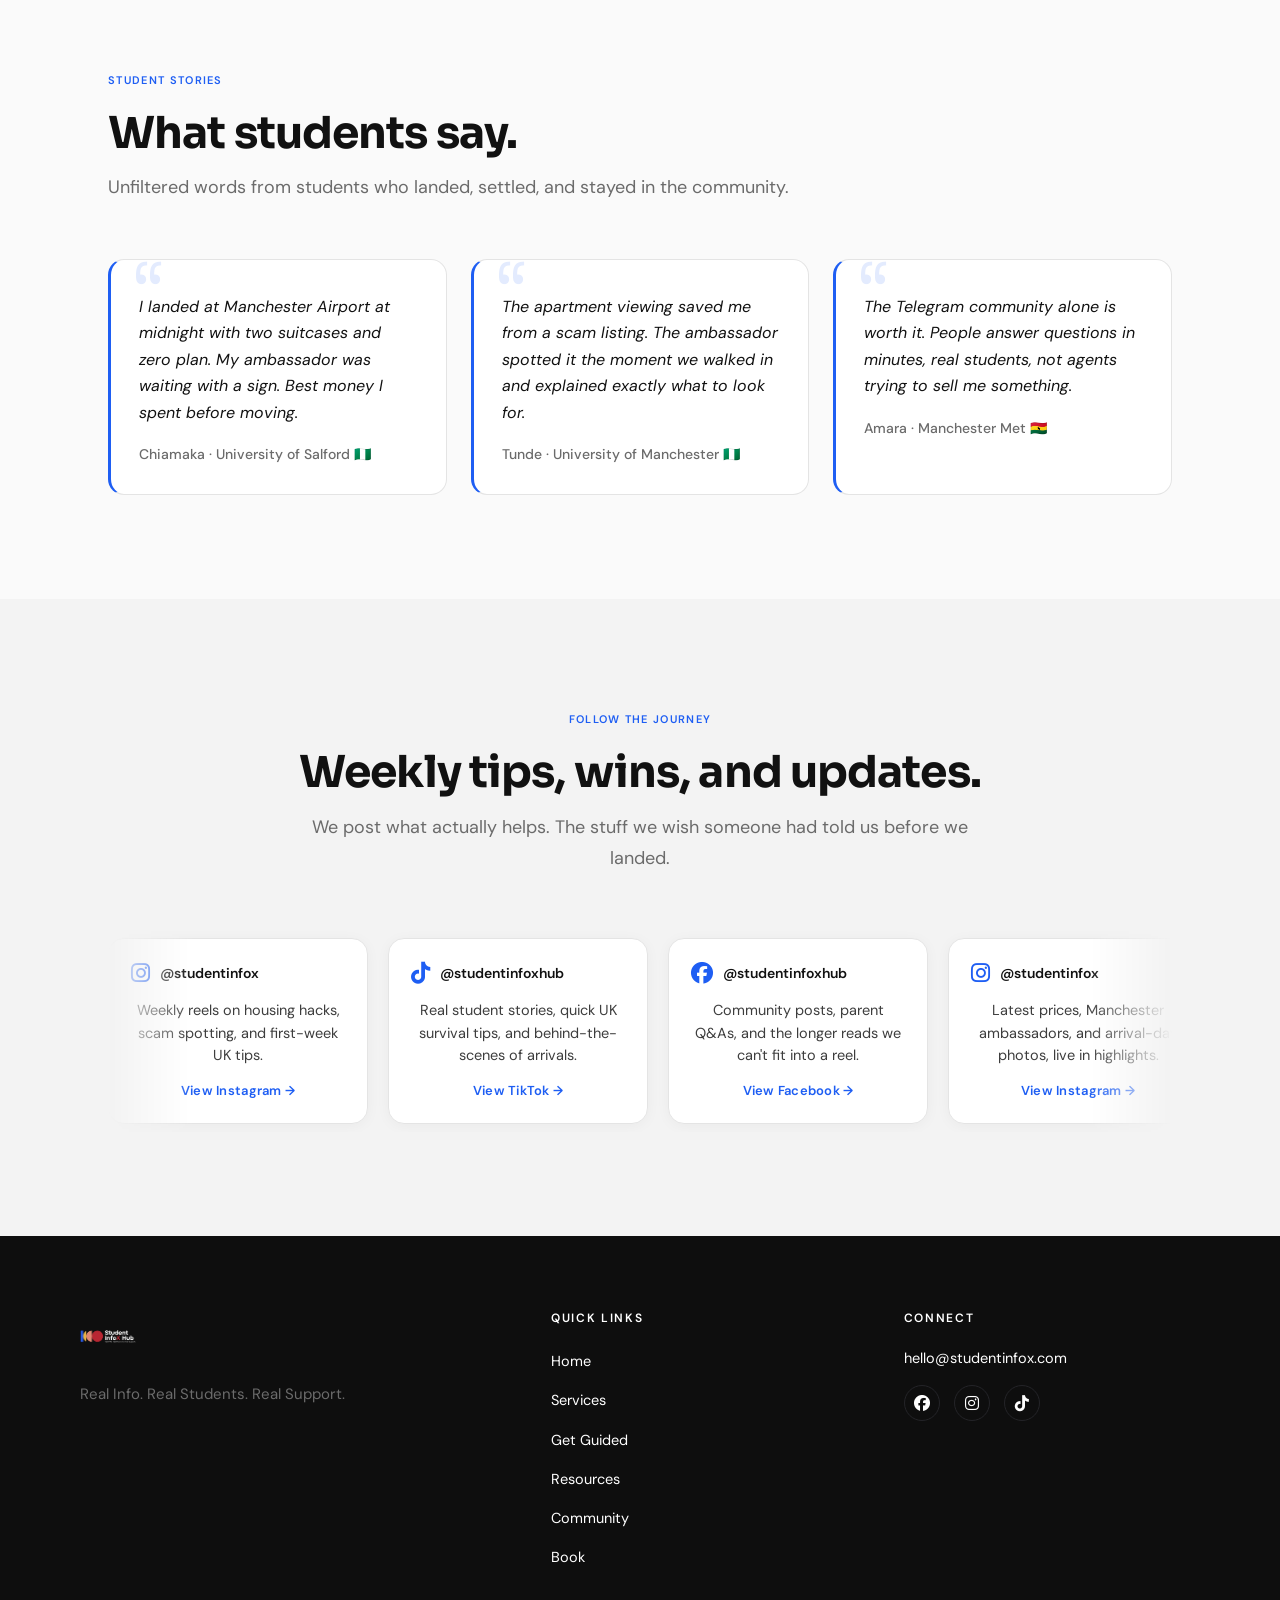
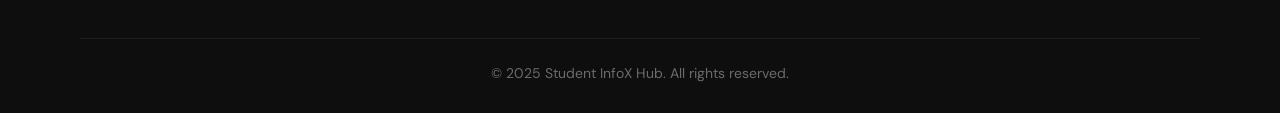
==== commit fdf9a90e: "Rework homepage content, wire Tally forms, add dual-logo nav - Replace hero pill label with scrollin" ====
--- a/index.html
+++ b/index.html
@@ -3,7 +3,7 @@
 <head>
   <meta charset="UTF-8" />
   <meta name="viewport" content="width=device-width, initial-scale=1.0" />
-  <title>Student InfoX Hub — Peer-led UK relocation support for African students</title>
+  <title>Student InfoX Hub | Peer-led UK relocation support for African students</title>
   <meta name="description" content="Real support from students who've been there. Airport pickups, accommodation help, visa guidance and a free community that stays with you." />
 
   <link rel="icon" type="image/png" href="infox-logo.png" />
@@ -23,9 +23,9 @@
   <!-- ===================== NAV ===================== -->
   <nav class="nav">
     <div class="nav-inner">
-      <a href="index.html" class="nav-logo" aria-label="Student InfoX Hub — Home">
-        <!-- Remove filter if logo is light-coloured or multi-colour -->
-        <img src="infox-logo.png" alt="Student InfoX Hub" height="56" />
+      <a href="index.html" class="nav-logo" aria-label="Student InfoX Hub, Home">
+        <img src="infox-logo.png" alt="Student InfoX Hub" height="56" class="logo-light" />
+        <img src="infox-logo-dark.png" alt="" aria-hidden="true" height="56" class="logo-dark" />
       </a>
       <button class="nav-toggle" aria-label="Toggle menu" aria-expanded="false">
         <i class="fa-solid fa-bars"></i>
@@ -47,18 +47,58 @@
     <div class="hero-circle c2" aria-hidden="true"></div>
 
     <div class="hero-inner">
-      <span class="pill-label">Free peer support · African students in the UK 🇳🇬🇬🇭🇰🇪🇿🇦</span>
+      <div class="flag-marquee" aria-hidden="true">
+        <div class="flag-track">
+          <span class="flag">🇳🇬</span>
+          <span class="flag">🇬🇭</span>
+          <span class="flag">🇰🇪</span>
+          <span class="flag">🇿🇦</span>
+          <span class="flag">🇺🇬</span>
+          <span class="flag">🇹🇿</span>
+          <span class="flag">🇪🇹</span>
+          <span class="flag">🇷🇼</span>
+          <span class="flag">🇨🇲</span>
+          <span class="flag">🇨🇮</span>
+          <span class="flag">🇸🇳</span>
+          <span class="flag">🇲🇦</span>
+          <span class="flag">🇪🇬</span>
+          <span class="flag">🇿🇼</span>
+          <span class="flag">🇿🇲</span>
+          <span class="flag">🇳🇦</span>
+          <span class="flag">🇧🇼</span>
+          <span class="flag">🇸🇱</span>
+          <!-- duplicate set for seamless loop -->
+          <span class="flag">🇳🇬</span>
+          <span class="flag">🇬🇭</span>
+          <span class="flag">🇰🇪</span>
+          <span class="flag">🇿🇦</span>
+          <span class="flag">🇺🇬</span>
+          <span class="flag">🇹🇿</span>
+          <span class="flag">🇪🇹</span>
+          <span class="flag">🇷🇼</span>
+          <span class="flag">🇨🇲</span>
+          <span class="flag">🇨🇮</span>
+          <span class="flag">🇸🇳</span>
+          <span class="flag">🇲🇦</span>
+          <span class="flag">🇪🇬</span>
+          <span class="flag">🇿🇼</span>
+          <span class="flag">🇿🇲</span>
+          <span class="flag">🇳🇦</span>
+          <span class="flag">🇧🇼</span>
+          <span class="flag">🇸🇱</span>
+        </div>
+      </div>
       <h1>
         <span class="line line-1">The UK move,</span>
         <span class="line line-2">done right.</span>
       </h1>
-      <p class="sub">Real support from students who've been there. Airport pickups, accommodation help, visa guidance — and a free community that stays with you.</p>
+      <p class="sub">Real support from students who've been there. Airport pickups, accommodation help, visa guidance, and a free community that stays with you.</p>
       <div class="cta-row">
         <a href="community.html" class="btn btn-primary btn-lg">Join Free on Telegram</a>
         <a href="services.html" class="btn btn-ghost-white btn-lg">View Our Services</a>
       </div>
       <div class="hero-stats">
-        715+ students helped<span class="dot">·</span>454 Telegram members<span class="dot">·</span>Manchester<span class="dot">·</span>expanding UK-wide
+        834+ students helped<span class="dot">·</span>500+ Telegram members<span class="dot">·</span>London &amp; Manchester<span class="dot">·</span>expanding UK wide
       </div>
     </div>
   </header>
@@ -74,7 +114,7 @@
             Student InfoX Hub is a community and support network built by African students already in the UK, for the students arriving next. We're the friend waiting at arrivals, the person who reads your tenancy before you sign, and the group chat that answers at 2am when something goes wrong.
           </p>
           <p class="lead mt-24">
-            No agents. No middlemen. Just honest guidance from people who made the same move, recently enough to remember how it felt.
+            A hand-picked network of trusted agents and student ambassadors. People who made the same move, recently enough to remember how it felt.
           </p>
         </div>
 
@@ -91,7 +131,7 @@
               <span class="num">2</span>
               <div class="body">
                 <h4>We Review</h4>
-                <p>A human reads every request — usually within 24 hours.</p>
+                <p>A human reads every request, usually within 24 hours.</p>
               </div>
             </li>
             <li>
@@ -127,32 +167,33 @@
       <div class="section-head">
         <span class="eyebrow">Our services</span>
         <h2>Support built around your journey.</h2>
-        <p>Pick what you actually need. No bundles, no upsells — just real help at the moments that matter.</p>
+        <p>Pick what you actually need. No bundles, no upsells, just real help at the moments that matter.</p>
       </div>
 
       <div class="grid-3 reveal stagger">
         <div class="card">
           <div class="icon"><i class="fa-solid fa-plane-arrival"></i></div>
-          <span class="price-badge">£105</span>
           <h3>Airport Pickup</h3>
-          <p>We meet you at arrivals, help with your bags, and get you safely to your accommodation — with an orientation pack in hand.</p>
+          <p>We meet you at arrivals, help with your bags, and get you safely to your accommodation, with an orientation pack in hand.</p>
           <a href="services.html" class="more">Learn more →</a>
         </div>
         <div class="card">
           <div class="icon"><i class="fa-solid fa-map-location-dot"></i></div>
-          <span class="price-badge">£80</span>
           <h3>Orientation Day</h3>
-          <p>A full day with an ambassador: SIM card, bank setup tips, transport card, local areas, and all the boring-but-essential admin.</p>
+          <p>A full day with an ambassador: SIM card, bank setup tips, transport card, local areas, and all the boring but essential admin.</p>
           <a href="services.html" class="more">Learn more →</a>
         </div>
         <div class="card">
           <div class="icon"><i class="fa-solid fa-key"></i></div>
-          <span class="price-badge">From £10</span>
           <h3>Apartment Viewing</h3>
-          <p>Never sign blind. We walk through your shortlisted flats with you, flag scams on the spot, and write up post-viewing notes.</p>
+          <p>Never sign blind. We walk through your shortlisted flats with you, flag scams on the spot, and write up post viewing notes.</p>
           <a href="services.html" class="more">Learn more →</a>
         </div>
       </div>
+
+      <p class="center mt-48" style="color:var(--muted);font-size:15.5px;">
+        Prices vary by city. <a href="services.html">See Manchester pricing</a>, or <a href="mailto:hello@studentinfox.com">email us for a quote in your city</a>. Latest prices also live on our Instagram highlights.
+      </p>
     </div>
   </section>
 
@@ -162,7 +203,7 @@
       <div class="section-head">
         <span class="eyebrow">Why InfoX</span>
         <h2>Built by students, for students.</h2>
-        <p>Three things we don't compromise on — because these are the things that make or break your first year.</p>
+        <p>Three things we don't compromise on, because these are the things that make or break your first year.</p>
       </div>
 
       <div class="grid-3 reveal stagger">
@@ -179,7 +220,7 @@
         <div class="card">
           <div class="icon lg"><i class="fa-solid fa-users"></i></div>
           <h3>Community That Stays</h3>
-          <p>The support doesn't end when you've unpacked. You stay in the community for as long as you find it useful — at zero cost.</p>
+          <p>The support doesn't end when you've unpacked. You stay in the community for as long as you find it useful, at zero cost.</p>
         </div>
       </div>
     </div>
@@ -204,7 +245,7 @@
           <div class="who">Tunde · University of Manchester 🇳🇬</div>
         </div>
         <div class="testimonial">
-          <p class="quote">The Telegram community alone is worth it. People answer questions in minutes — real students, not agents trying to sell me something.</p>
+          <p class="quote">The Telegram community alone is worth it. People answer questions in minutes, real students, not agents trying to sell me something.</p>
           <div class="who">Amara · Manchester Met 🇬🇭</div>
         </div>
       </div>
@@ -217,21 +258,74 @@
       <div class="section-head mx-auto" style="margin-left:auto;margin-right:auto;">
         <span class="eyebrow">Follow the journey</span>
         <h2>Weekly tips, wins, and updates.</h2>
-        <p class="mx-auto" style="margin-left:auto;margin-right:auto;">We post what actually helps — the stuff we wish someone had told us before we landed.</p>
-      </div>
-
-      <div class="pills-row reveal">
-        <a class="pill" href="https://facebook.com/studentinfoxhub" target="_blank" rel="noopener">
-          <i class="fa-brands fa-facebook"></i> Facebook @studentinfoxhub
-        </a>
-        <a class="pill" href="https://instagram.com/studentinfox" target="_blank" rel="noopener">
-          <i class="fa-brands fa-instagram"></i> Instagram @studentinfox
-        </a>
-        <a class="pill" href="https://tiktok.com/@studentinfoxhub" target="_blank" rel="noopener">
-          <i class="fa-brands fa-tiktok"></i> TikTok @studentinfoxhub
-        </a>
-      </div>
-      <p class="pill-note">Follow us directly — no embedded feed.</p>
+        <p class="mx-auto" style="margin-left:auto;margin-right:auto;">We post what actually helps. The stuff we wish someone had told us before we landed.</p>
+      </div>
+
+      <div class="social-strip reveal">
+        <div class="social-track">
+          <a class="social-card" href="https://instagram.com/studentinfox" target="_blank" rel="noopener">
+            <div class="sc-head"><i class="fa-brands fa-instagram"></i> @studentinfox</div>
+            <p class="sc-body">Weekly reels on housing hacks, scam spotting, and first-week UK tips.</p>
+            <span class="sc-cta">View Instagram →</span>
+          </a>
+          <a class="social-card" href="https://tiktok.com/@studentinfoxhub" target="_blank" rel="noopener">
+            <div class="sc-head"><i class="fa-brands fa-tiktok"></i> @studentinfoxhub</div>
+            <p class="sc-body">Real student stories, quick UK survival tips, and behind-the-scenes of arrivals.</p>
+            <span class="sc-cta">View TikTok →</span>
+          </a>
+          <a class="social-card" href="https://facebook.com/studentinfoxhub" target="_blank" rel="noopener">
+            <div class="sc-head"><i class="fa-brands fa-facebook"></i> @studentinfoxhub</div>
+            <p class="sc-body">Community posts, parent Q&amp;As, and the longer reads we can't fit into a reel.</p>
+            <span class="sc-cta">View Facebook →</span>
+          </a>
+          <a class="social-card" href="https://instagram.com/studentinfox" target="_blank" rel="noopener">
+            <div class="sc-head"><i class="fa-brands fa-instagram"></i> @studentinfox</div>
+            <p class="sc-body">Latest prices, Manchester ambassadors, and arrival-day photos, live in highlights.</p>
+            <span class="sc-cta">View Instagram →</span>
+          </a>
+          <a class="social-card" href="https://tiktok.com/@studentinfoxhub" target="_blank" rel="noopener">
+            <div class="sc-head"><i class="fa-brands fa-tiktok"></i> @studentinfoxhub</div>
+            <p class="sc-body">Airport pickup moments, flat-hunt walkthroughs, and honest student reactions.</p>
+            <span class="sc-cta">View TikTok →</span>
+          </a>
+          <a class="social-card" href="https://facebook.com/studentinfoxhub" target="_blank" rel="noopener">
+            <div class="sc-head"><i class="fa-brands fa-facebook"></i> @studentinfoxhub</div>
+            <p class="sc-body">Community event recaps and the weekly roundup of verified housing leads.</p>
+            <span class="sc-cta">View Facebook →</span>
+          </a>
+          <!-- Duplicate set for seamless loop -->
+          <a class="social-card" href="https://instagram.com/studentinfox" target="_blank" rel="noopener" aria-hidden="true" tabindex="-1">
+            <div class="sc-head"><i class="fa-brands fa-instagram"></i> @studentinfox</div>
+            <p class="sc-body">Weekly reels on housing hacks, scam spotting, and first-week UK tips.</p>
+            <span class="sc-cta">View Instagram →</span>
+          </a>
+          <a class="social-card" href="https://tiktok.com/@studentinfoxhub" target="_blank" rel="noopener" aria-hidden="true" tabindex="-1">
+            <div class="sc-head"><i class="fa-brands fa-tiktok"></i> @studentinfoxhub</div>
+            <p class="sc-body">Real student stories, quick UK survival tips, and behind-the-scenes of arrivals.</p>
+            <span class="sc-cta">View TikTok →</span>
+          </a>
+          <a class="social-card" href="https://facebook.com/studentinfoxhub" target="_blank" rel="noopener" aria-hidden="true" tabindex="-1">
+            <div class="sc-head"><i class="fa-brands fa-facebook"></i> @studentinfoxhub</div>
+            <p class="sc-body">Community posts, parent Q&amp;As, and the longer reads we can't fit into a reel.</p>
+            <span class="sc-cta">View Facebook →</span>
+          </a>
+          <a class="social-card" href="https://instagram.com/studentinfox" target="_blank" rel="noopener" aria-hidden="true" tabindex="-1">
+            <div class="sc-head"><i class="fa-brands fa-instagram"></i> @studentinfox</div>
+            <p class="sc-body">Latest prices, Manchester ambassadors, and arrival-day photos, live in highlights.</p>
+            <span class="sc-cta">View Instagram →</span>
+          </a>
+          <a class="social-card" href="https://tiktok.com/@studentinfoxhub" target="_blank" rel="noopener" aria-hidden="true" tabindex="-1">
+            <div class="sc-head"><i class="fa-brands fa-tiktok"></i> @studentinfoxhub</div>
+            <p class="sc-body">Airport pickup moments, flat-hunt walkthroughs, and honest student reactions.</p>
+            <span class="sc-cta">View TikTok →</span>
+          </a>
+          <a class="social-card" href="https://facebook.com/studentinfoxhub" target="_blank" rel="noopener" aria-hidden="true" tabindex="-1">
+            <div class="sc-head"><i class="fa-brands fa-facebook"></i> @studentinfoxhub</div>
+            <p class="sc-body">Community event recaps and the weekly roundup of verified housing leads.</p>
+            <span class="sc-cta">View Facebook →</span>
+          </a>
+        </div>
+      </div>
     </div>
   </section>
 
@@ -240,7 +334,6 @@
     <div class="footer-grid">
       <div>
         <div class="footer-logo">
-          <!-- Remove filter if logo is light-coloured or multi-colour -->
           <img src="infox-logo.png" alt="Student InfoX Hub" height="56" />
         </div>
         <p class="tagline">Real Info. Real Students. Real Support.</p>
--- a/style.css
+++ b/style.css
@@ -168,19 +168,21 @@
 .nav-logo img {
   height: 56px;
   width: auto;
-  transition: filter 0.35s var(--ease-out);
+  transition: opacity 0.35s var(--ease-out);
 }
 
 @media (max-width: 768px) {
   .nav-logo img { height: 48px; }
 }
 
-/* Logo filter flip. Since the InfoX logo is multi-colour
-   we do NOT invert it here. If the logo is swapped for a
-   dark/solid monochrome version, uncomment the rule below. */
-/*
-.nav:not(.nav-scrolled) .nav-logo img { filter: brightness(0) invert(1); }
-*/
+/* Two logos stacked: colored original for dark hero, darker version
+   for the scrolled white nav. Toggle visibility on nav scroll state. */
+.nav-logo { position: relative; }
+.nav-logo .logo-dark  { position: absolute; top: 0; left: 0; opacity: 0; }
+
+.nav-scrolled .nav-logo .logo-light { opacity: 0; }
+.nav-scrolled .nav-logo .logo-dark  { opacity: 1; position: static; }
+.nav-scrolled .nav-logo .logo-light { position: absolute; top: 0; left: 0; }
 
 .nav-links {
   display: flex;
@@ -341,6 +343,162 @@
   padding: 8px 16px;
   border-radius: 8px;
   margin-bottom: 26px;
+}
+
+/* =========================================================
+   FLAG MARQUEE (hero, replaces pill-label)
+   ========================================================= */
+.flag-marquee {
+  position: relative;
+  width: 100%;
+  max-width: 560px;
+  margin: 0 auto 30px;
+  overflow: hidden;
+  -webkit-mask-image: linear-gradient(
+    to right,
+    transparent 0,
+    #000 12%,
+    #000 88%,
+    transparent 100%
+  );
+  mask-image: linear-gradient(
+    to right,
+    transparent 0,
+    #000 12%,
+    #000 88%,
+    transparent 100%
+  );
+}
+
+.flag-track {
+  display: flex;
+  gap: 22px;
+  width: max-content;
+  animation: flag-scroll 40s linear infinite;
+  will-change: transform;
+}
+
+.flag-marquee:hover .flag-track { animation-play-state: paused; }
+
+.flag {
+  font-size: 30px;
+  line-height: 1;
+  flex-shrink: 0;
+  filter: drop-shadow(0 2px 6px rgba(0, 0, 0, 0.3));
+}
+
+@keyframes flag-scroll {
+  from { transform: translateX(0); }
+  to   { transform: translateX(-50%); }
+}
+
+@media (prefers-reduced-motion: reduce) {
+  .flag-track { animation: none; }
+}
+
+@media (max-width: 560px) {
+  .flag { font-size: 26px; }
+  .flag-track { gap: 18px; }
+}
+
+/* =========================================================
+   SOCIAL FEED STRIP (homepage)
+   ========================================================= */
+.social-strip {
+  position: relative;
+  width: 100%;
+  overflow: hidden;
+  padding: 8px 0;
+  margin-top: 36px;
+  -webkit-mask-image: linear-gradient(
+    to right,
+    transparent 0,
+    #000 8%,
+    #000 92%,
+    transparent 100%
+  );
+  mask-image: linear-gradient(
+    to right,
+    transparent 0,
+    #000 8%,
+    #000 92%,
+    transparent 100%
+  );
+}
+
+.social-track {
+  display: flex;
+  gap: 20px;
+  width: max-content;
+  animation: social-scroll 45s linear infinite;
+  will-change: transform;
+}
+
+.social-strip:hover .social-track { animation-play-state: paused; }
+
+.social-card {
+  flex-shrink: 0;
+  width: 260px;
+  background: var(--white);
+  border: 1px solid var(--border);
+  border-radius: var(--radius);
+  padding: 22px 22px 20px;
+  text-decoration: none;
+  color: var(--ink);
+  box-shadow: 0 2px 14px rgba(0, 0, 0, 0.04);
+  transition: transform 0.25s var(--ease-out),
+              box-shadow 0.25s var(--ease-out);
+  display: flex;
+  flex-direction: column;
+  gap: 14px;
+}
+
+.social-card:hover {
+  transform: translateY(-6px);
+  box-shadow: 0 16px 42px rgba(0, 0, 0, 0.1);
+  color: var(--ink);
+  text-decoration: none;
+}
+
+.social-card .sc-head {
+  display: flex;
+  align-items: center;
+  gap: 10px;
+  font-size: 14px;
+  font-weight: 600;
+  color: var(--ink);
+}
+
+.social-card .sc-head i {
+  font-size: 22px;
+  color: var(--blue);
+}
+
+.social-card .sc-body {
+  font-size: 14.5px;
+  color: var(--body);
+  line-height: 1.55;
+  min-height: 66px;
+}
+
+.social-card .sc-cta {
+  font-size: 13px;
+  font-weight: 600;
+  color: var(--blue);
+  letter-spacing: 0.02em;
+}
+
+@keyframes social-scroll {
+  from { transform: translateX(0); }
+  to   { transform: translateX(-50%); }
+}
+
+@media (prefers-reduced-motion: reduce) {
+  .social-track { animation: none; }
+}
+
+@media (max-width: 560px) {
+  .social-card { width: 230px; padding: 18px; }
 }
 
 /* Decorative floating circles in hero */
@@ -942,8 +1100,6 @@
   height: 56px;
   width: auto;
   margin-bottom: 18px;
-  /* Remove filter if logo is light-coloured or multi-colour */
-  /* filter: brightness(0) invert(1); */
 }
 
 .footer .tagline { color: var(--muted); font-size: 15px; max-width: 280px; }
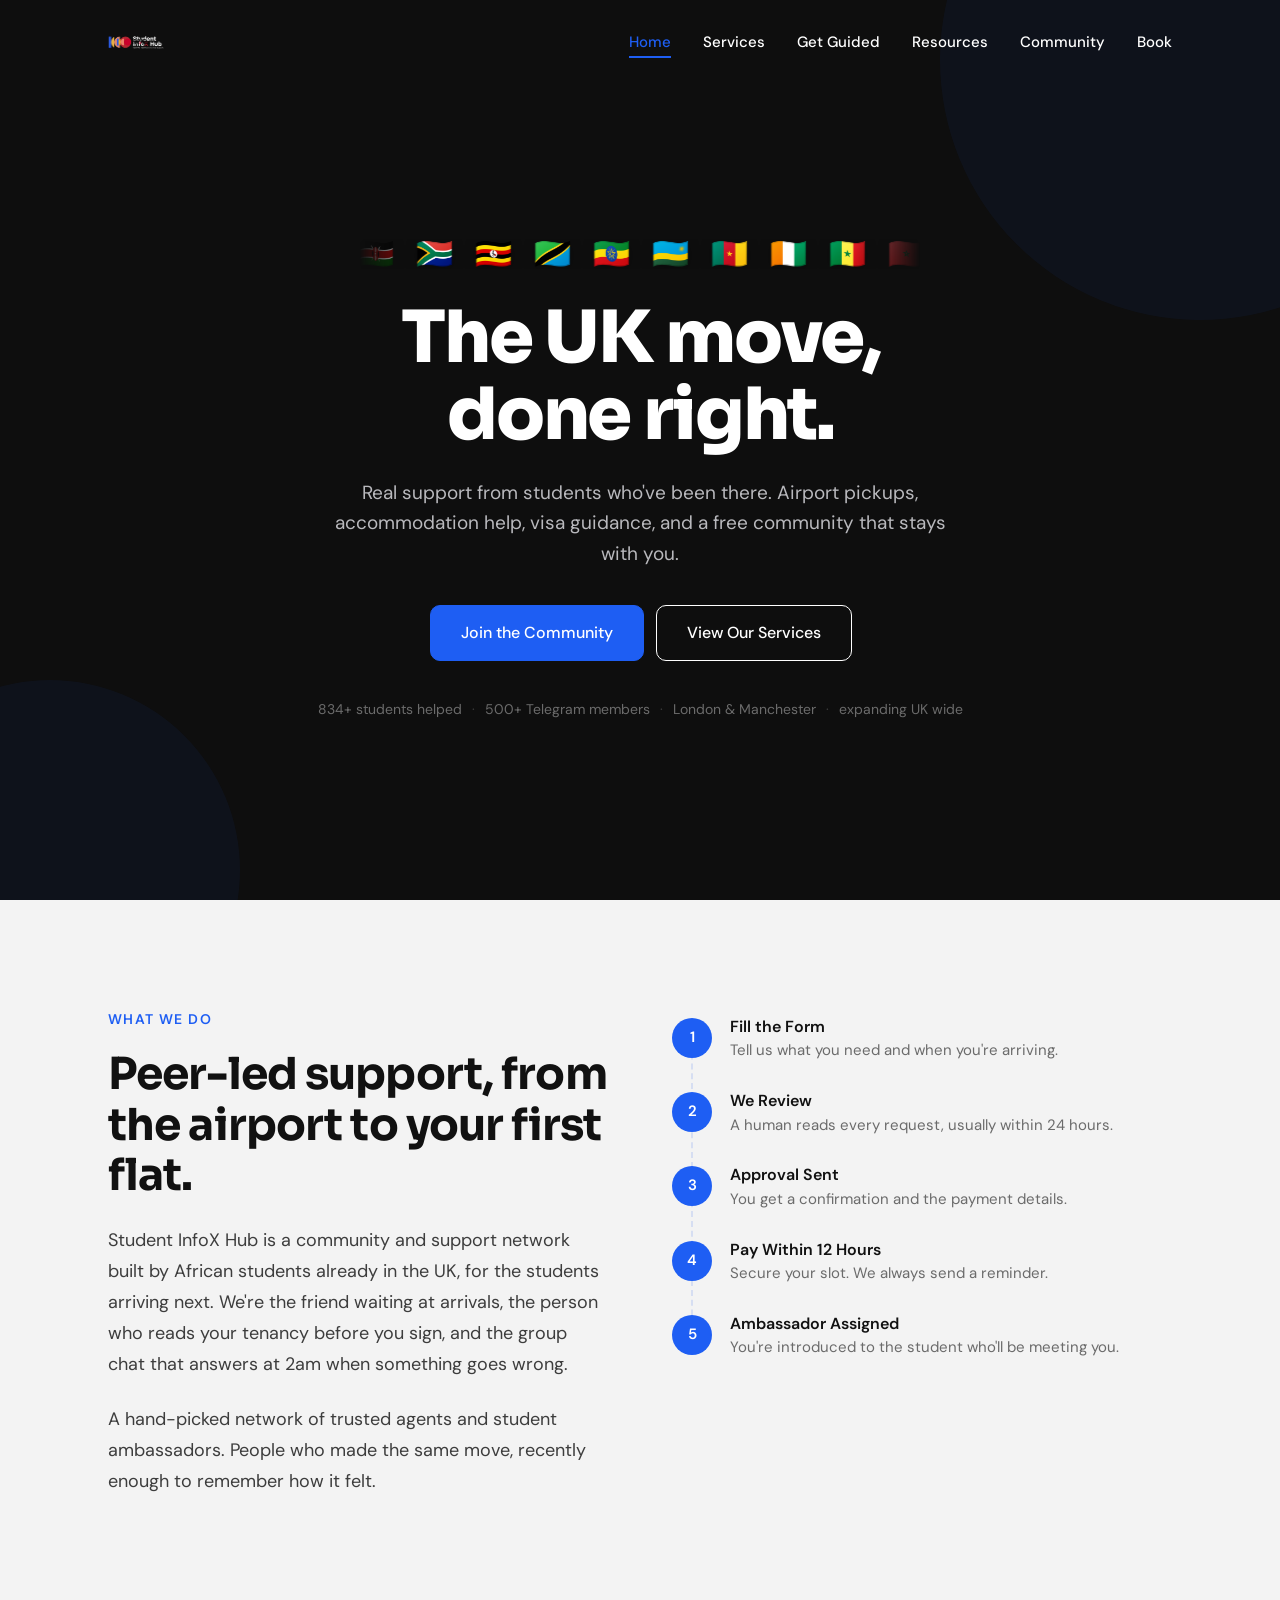
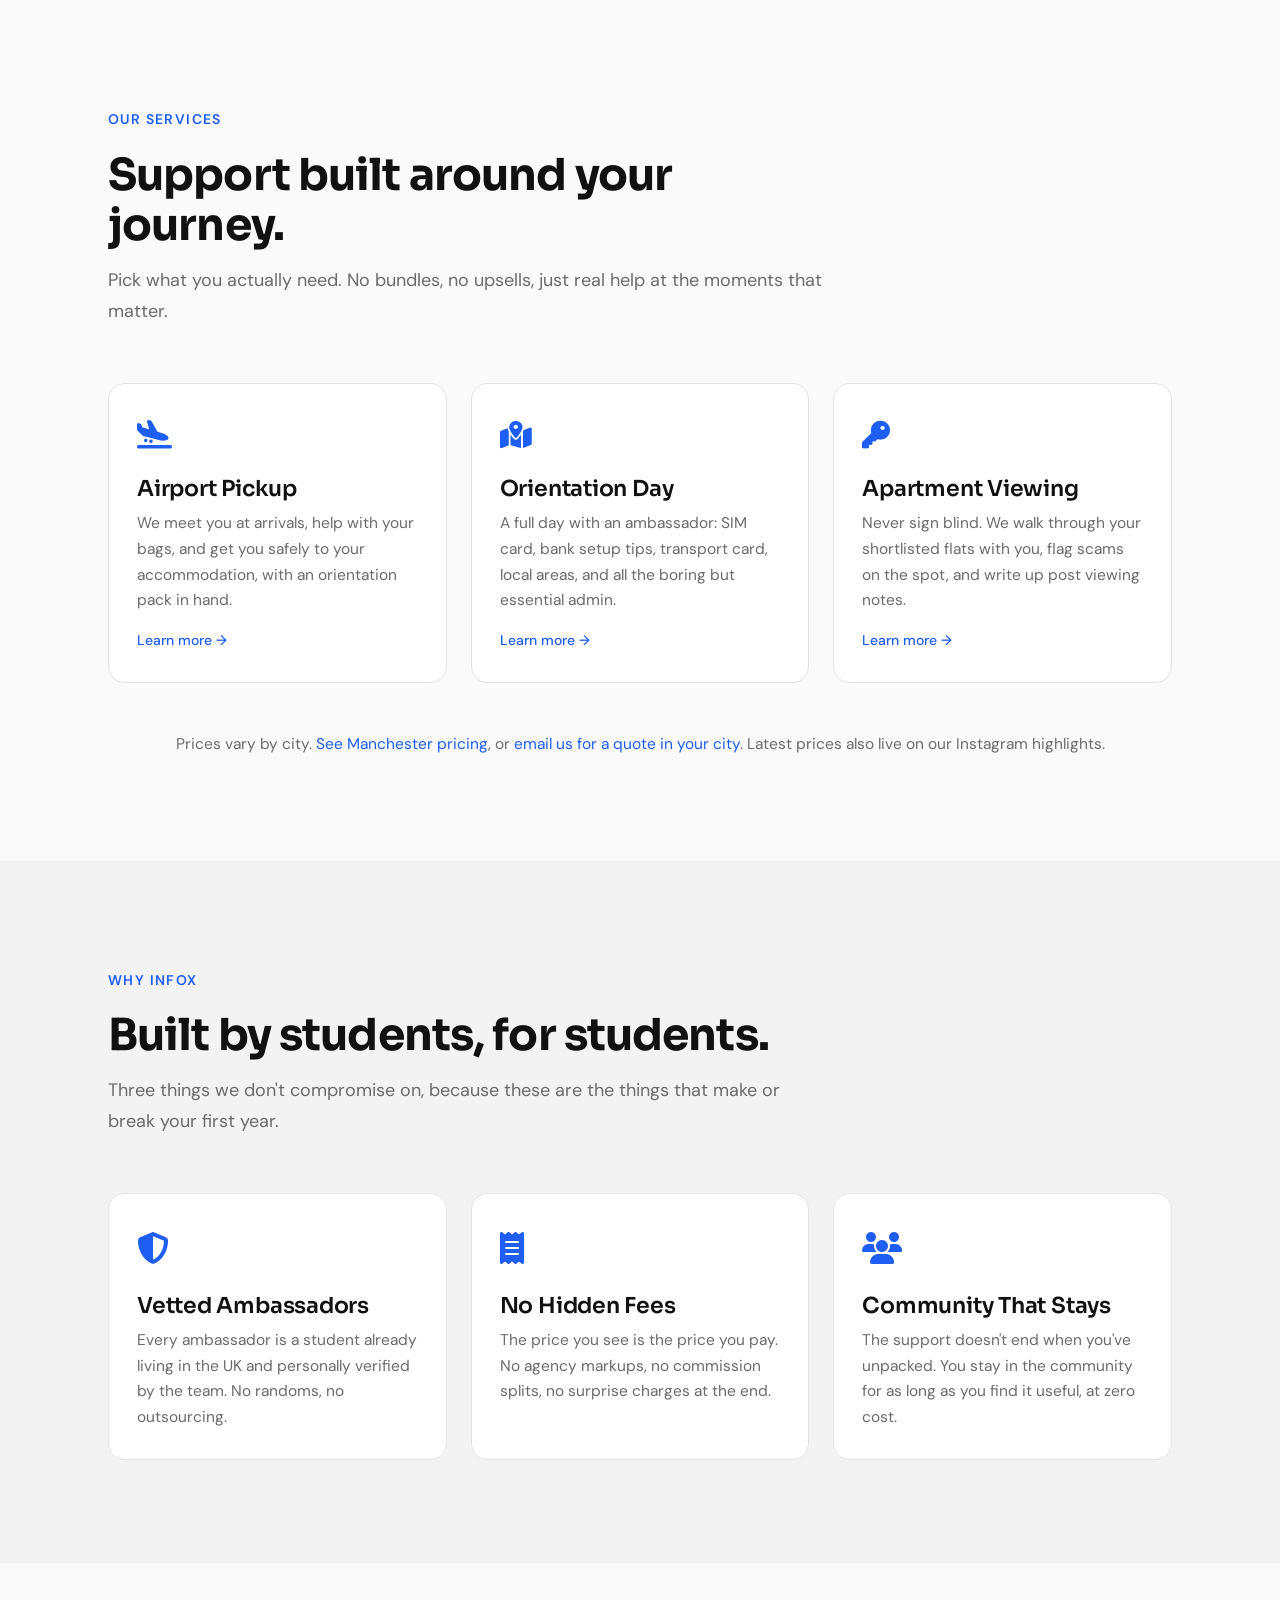
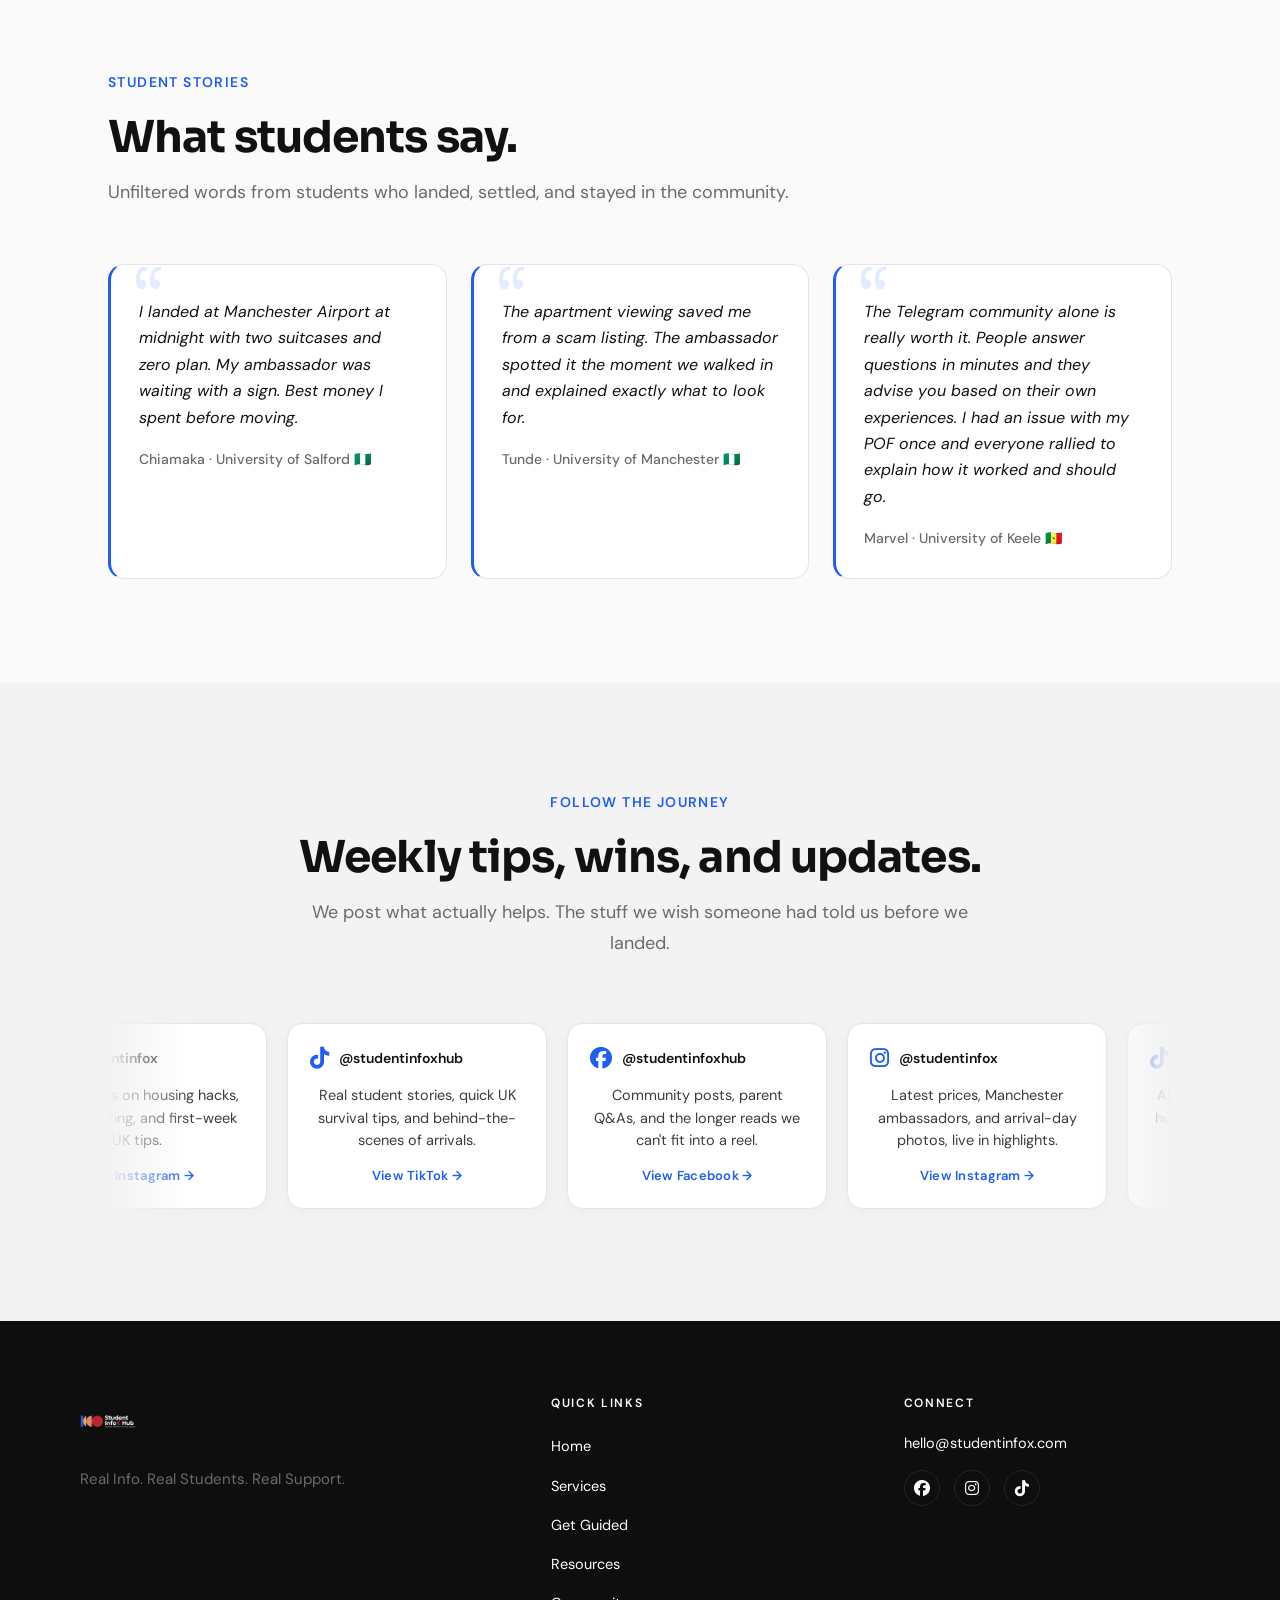
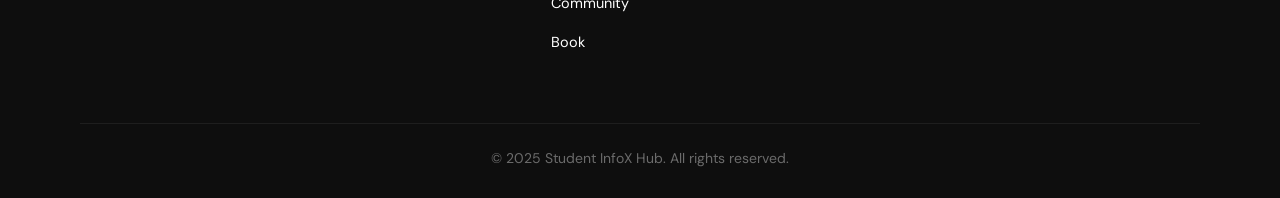
==== commit a4886578: "Tabbed community forms, dual-logo nav, mobile animation fix, copy updates - Replace stacked communit" ====
--- a/index.html
+++ b/index.html
@@ -16,7 +16,7 @@
   <!-- Font Awesome 6 -->
   <link rel="stylesheet" href="https://cdnjs.cloudflare.com/ajax/libs/font-awesome/6.5.1/css/all.min.css" />
 
-  <link rel="stylesheet" href="style.css" />
+  <link rel="stylesheet" href="style.css?v=3" />
 </head>
 <body>
 
@@ -94,7 +94,7 @@
       </h1>
       <p class="sub">Real support from students who've been there. Airport pickups, accommodation help, visa guidance, and a free community that stays with you.</p>
       <div class="cta-row">
-        <a href="community.html" class="btn btn-primary btn-lg">Join Free on Telegram</a>
+        <a href="community.html#tab-join" class="btn btn-primary btn-lg">Join the Community</a>
         <a href="services.html" class="btn btn-ghost-white btn-lg">View Our Services</a>
       </div>
       <div class="hero-stats">
@@ -245,8 +245,8 @@
           <div class="who">Tunde · University of Manchester 🇳🇬</div>
         </div>
         <div class="testimonial">
-          <p class="quote">The Telegram community alone is worth it. People answer questions in minutes, real students, not agents trying to sell me something.</p>
-          <div class="who">Amara · Manchester Met 🇬🇭</div>
+          <p class="quote">The Telegram community alone is really worth it. People answer questions in minutes and they advise you based on their own experiences. I had an issue with my POF once and everyone rallied to explain how it worked and should go.</p>
+          <div class="who">Marvel · University of Keele 🇸🇳</div>
         </div>
       </div>
     </div>
@@ -273,7 +273,7 @@
             <p class="sc-body">Real student stories, quick UK survival tips, and behind-the-scenes of arrivals.</p>
             <span class="sc-cta">View TikTok →</span>
           </a>
-          <a class="social-card" href="https://facebook.com/studentinfoxhub" target="_blank" rel="noopener">
+          <a class="social-card" href="https://www.facebook.com/share/1aLQUynEeV/?mibextid=wwXIfr" target="_blank" rel="noopener">
             <div class="sc-head"><i class="fa-brands fa-facebook"></i> @studentinfoxhub</div>
             <p class="sc-body">Community posts, parent Q&amp;As, and the longer reads we can't fit into a reel.</p>
             <span class="sc-cta">View Facebook →</span>
@@ -288,7 +288,7 @@
             <p class="sc-body">Airport pickup moments, flat-hunt walkthroughs, and honest student reactions.</p>
             <span class="sc-cta">View TikTok →</span>
           </a>
-          <a class="social-card" href="https://facebook.com/studentinfoxhub" target="_blank" rel="noopener">
+          <a class="social-card" href="https://www.facebook.com/share/1aLQUynEeV/?mibextid=wwXIfr" target="_blank" rel="noopener">
             <div class="sc-head"><i class="fa-brands fa-facebook"></i> @studentinfoxhub</div>
             <p class="sc-body">Community event recaps and the weekly roundup of verified housing leads.</p>
             <span class="sc-cta">View Facebook →</span>
@@ -304,7 +304,7 @@
             <p class="sc-body">Real student stories, quick UK survival tips, and behind-the-scenes of arrivals.</p>
             <span class="sc-cta">View TikTok →</span>
           </a>
-          <a class="social-card" href="https://facebook.com/studentinfoxhub" target="_blank" rel="noopener" aria-hidden="true" tabindex="-1">
+          <a class="social-card" href="https://www.facebook.com/share/1aLQUynEeV/?mibextid=wwXIfr" target="_blank" rel="noopener" aria-hidden="true" tabindex="-1">
             <div class="sc-head"><i class="fa-brands fa-facebook"></i> @studentinfoxhub</div>
             <p class="sc-body">Community posts, parent Q&amp;As, and the longer reads we can't fit into a reel.</p>
             <span class="sc-cta">View Facebook →</span>
@@ -319,7 +319,7 @@
             <p class="sc-body">Airport pickup moments, flat-hunt walkthroughs, and honest student reactions.</p>
             <span class="sc-cta">View TikTok →</span>
           </a>
-          <a class="social-card" href="https://facebook.com/studentinfoxhub" target="_blank" rel="noopener" aria-hidden="true" tabindex="-1">
+          <a class="social-card" href="https://www.facebook.com/share/1aLQUynEeV/?mibextid=wwXIfr" target="_blank" rel="noopener" aria-hidden="true" tabindex="-1">
             <div class="sc-head"><i class="fa-brands fa-facebook"></i> @studentinfoxhub</div>
             <p class="sc-body">Community event recaps and the weekly roundup of verified housing leads.</p>
             <span class="sc-cta">View Facebook →</span>
@@ -353,7 +353,7 @@
         <h5>Connect</h5>
         <p class="contact-line"><a href="mailto:hello@studentinfox.com">hello@studentinfox.com</a></p>
         <div class="socials">
-          <a href="https://facebook.com/studentinfoxhub" target="_blank" rel="noopener" aria-label="Facebook @studentinfoxhub"><i class="fa-brands fa-facebook"></i></a>
+          <a href="https://www.facebook.com/share/1aLQUynEeV/?mibextid=wwXIfr" target="_blank" rel="noopener" aria-label="Facebook @studentinfoxhub"><i class="fa-brands fa-facebook"></i></a>
           <a href="https://instagram.com/studentinfox" target="_blank" rel="noopener" aria-label="Instagram @studentinfox"><i class="fa-brands fa-instagram"></i></a>
           <a href="https://tiktok.com/@studentinfoxhub" target="_blank" rel="noopener" aria-label="TikTok @studentinfoxhub"><i class="fa-brands fa-tiktok"></i></a>
         </div>
@@ -362,6 +362,6 @@
     <div class="footer-bottom">© 2025 Student InfoX Hub. All rights reserved.</div>
   </footer>
 
-  <script src="main.js" defer></script>
+  <script src="main.js?v=3" defer></script>
 </body>
 </html>
--- a/style.css
+++ b/style.css
@@ -90,9 +90,9 @@
 
 .eyebrow {
   display: inline-block;
-  font-size: 11px;
+  font-size: 14px;
   font-weight: 600;
-  letter-spacing: 0.12em;
+  letter-spacing: 0.10em;
   text-transform: uppercase;
   color: var(--blue);
   margin-bottom: 18px;
@@ -374,11 +374,8 @@
   display: flex;
   gap: 22px;
   width: max-content;
-  animation: flag-scroll 40s linear infinite;
   will-change: transform;
 }
-
-.flag-marquee:hover .flag-track { animation-play-state: paused; }
 
 .flag {
   font-size: 30px;
@@ -387,13 +384,8 @@
   filter: drop-shadow(0 2px 6px rgba(0, 0, 0, 0.3));
 }
 
-@keyframes flag-scroll {
-  from { transform: translateX(0); }
-  to   { transform: translateX(-50%); }
-}
-
 @media (prefers-reduced-motion: reduce) {
-  .flag-track { animation: none; }
+  .flag-track, .social-track { transform: none !important; }
 }
 
 @media (max-width: 560px) {
@@ -430,11 +422,8 @@
   display: flex;
   gap: 20px;
   width: max-content;
-  animation: social-scroll 45s linear infinite;
   will-change: transform;
 }
-
-.social-strip:hover .social-track { animation-play-state: paused; }
 
 .social-card {
   flex-shrink: 0;
@@ -488,14 +477,6 @@
   letter-spacing: 0.02em;
 }
 
-@keyframes social-scroll {
-  from { transform: translateX(0); }
-  to   { transform: translateX(-50%); }
-}
-
-@media (prefers-reduced-motion: reduce) {
-  .social-track { animation: none; }
-}
 
 @media (max-width: 560px) {
   .social-card { width: 230px; padding: 18px; }
@@ -539,7 +520,10 @@
 @media (max-width: 768px) {
   .hero { min-height: 88vh; padding: 140px 24px 72px; }
   .hero.mini { min-height: 360px; padding: 140px 24px 60px; }
-  .hero .sub { font-size: 17px; }
+  .hero .hero-inner { width: 100%; max-width: 100%; min-width: 0; box-sizing: border-box; }
+  .hero .sub { font-size: 16px; max-width: 100%; }
+  .hero .cta-row { flex-direction: column; align-items: stretch; gap: 10px; }
+  .hero .cta-row .btn { width: 100%; font-size: 15px; height: 52px; padding: 0 20px; }
   .hero-circle.c1 { width: 340px; height: 340px; top: -120px; right: -120px; }
   .hero-circle.c2 { width: 260px; height: 260px; bottom: -100px; left: -100px; }
 }
@@ -984,8 +968,21 @@
 }
 
 .testimonial:hover {
-  transform: translateY(-6px);
-  box-shadow: 0 16px 48px rgba(0, 0, 0, 0.08);
+  transform: translateY(-8px) scale(1.02);
+  box-shadow: 0 20px 48px rgba(30, 94, 243, 0.12);
+  border-left-color: var(--blue);
+}
+
+/* Subtle idle float so testimonials feel alive */
+@media (prefers-reduced-motion: no-preference) {
+  .grid-3 > .testimonial:nth-child(1) { animation: tFloat 5s ease-in-out infinite; }
+  .grid-3 > .testimonial:nth-child(2) { animation: tFloat 5s ease-in-out infinite; animation-delay: -1.6s; }
+  .grid-3 > .testimonial:nth-child(3) { animation: tFloat 5s ease-in-out infinite; animation-delay: -3.2s; }
+}
+
+@keyframes tFloat {
+  0%, 100% { transform: translateY(0); }
+  50%      { transform: translateY(-6px); }
 }
 
 .testimonial::before {
@@ -1080,6 +1077,109 @@
 }
 
 /* =========================================================
+   TABBED FORMS (community.html)
+   ========================================================= */
+.form-tabs {
+  display: flex;
+  gap: 8px;
+  margin-bottom: 0;
+  flex-wrap: wrap;
+}
+
+.form-tab {
+  flex: 1;
+  display: inline-flex;
+  align-items: center;
+  justify-content: center;
+  gap: 8px;
+  padding: 16px 20px;
+  font-family: 'DM Sans', sans-serif;
+  font-size: 15px;
+  font-weight: 600;
+  border: 1.5px solid var(--border);
+  border-bottom: none;
+  border-radius: var(--radius-sm) var(--radius-sm) 0 0;
+  background: var(--surface);
+  color: var(--muted);
+  cursor: pointer;
+  transition: background 0.3s var(--ease-out),
+              color 0.3s var(--ease-out),
+              border-color 0.3s var(--ease-out);
+}
+
+.form-tab i { font-size: 14px; }
+
+.form-tab:hover {
+  color: var(--ink);
+  background: var(--white);
+}
+
+.form-tab.active {
+  background: var(--blue);
+  color: var(--white);
+  border-color: var(--blue);
+}
+
+.form-tab-panels {
+  background: var(--white);
+  border: 1.5px solid var(--border);
+  border-radius: 0 0 var(--radius) var(--radius);
+  padding: 32px 28px;
+  min-height: 560px;
+}
+
+.form-tab-panel {
+  animation: tabFadeIn 0.35s var(--ease-out);
+}
+
+.form-tab-panel[hidden] {
+  display: none;
+}
+
+.form-tab-panel .desc {
+  color: var(--muted);
+  margin-bottom: 18px;
+  font-size: 15.5px;
+}
+
+/* Clip the Tally branding header from inside the iframe.
+   Each form has a different header height, so we target individually. */
+.tally-wrap {
+  overflow: hidden;
+  border-radius: 12px;
+  position: relative;
+}
+
+.tally-wrap iframe {
+  width: 100%;
+  border: 0;
+  background: var(--white);
+  display: block;
+}
+
+#tab-join .tally-wrap iframe       { margin-top: -140px; }
+#tab-ambassador .tally-wrap iframe { margin-top: -56px; }
+#tab-flatmate .tally-wrap iframe   { margin-top: -140px; }
+
+@keyframes tabFadeIn {
+  from { opacity: 0; transform: translateY(8px); }
+  to   { opacity: 1; transform: translateY(0); }
+}
+
+@media (max-width: 600px) {
+  .form-tabs { flex-direction: column; gap: 0; }
+  .form-tab {
+    border-radius: 0;
+    border-bottom: 1px solid var(--border);
+    justify-content: flex-start;
+    padding: 14px 18px;
+  }
+  .form-tab:first-child { border-radius: var(--radius-sm) var(--radius-sm) 0 0; }
+  .form-tab:last-child { border-bottom: none; }
+  .form-tab-panels { padding: 24px 18px; min-height: 480px; }
+}
+
+/* =========================================================
    FOOTER
    ========================================================= */
 .footer {
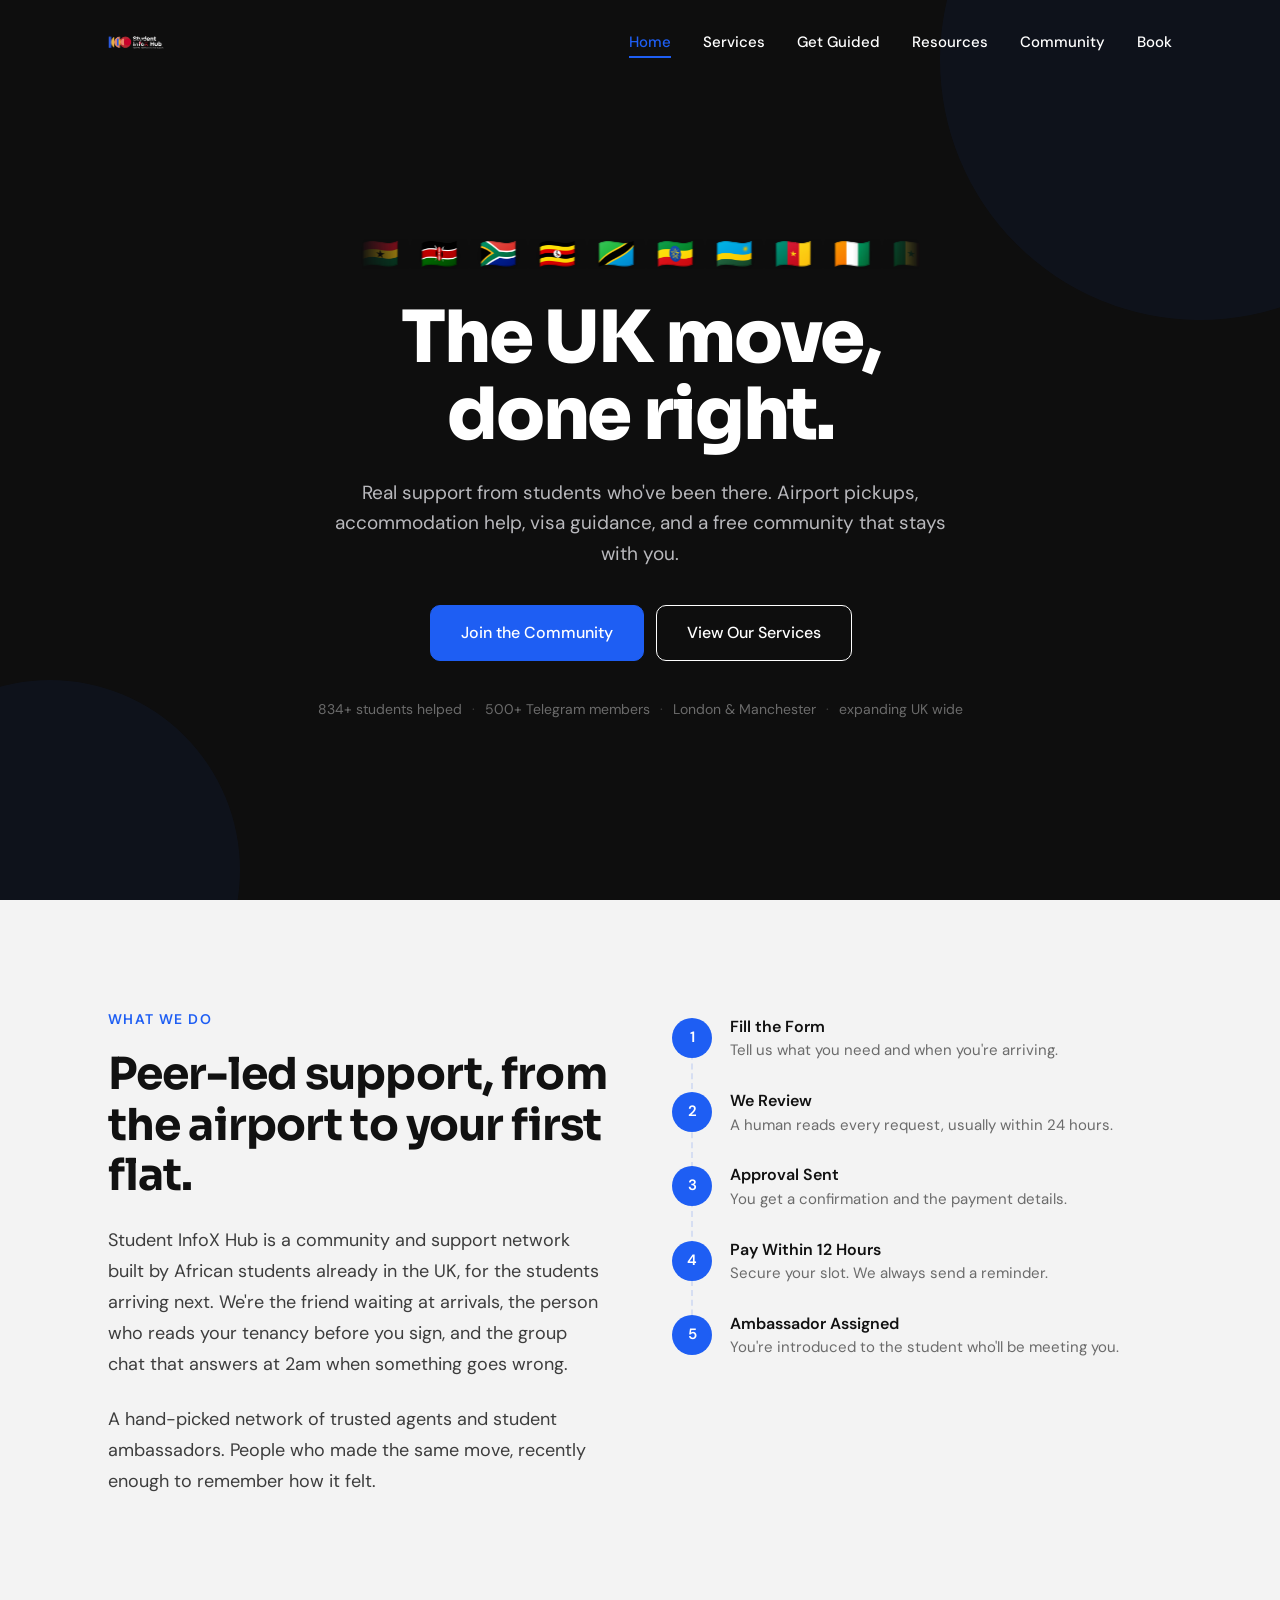
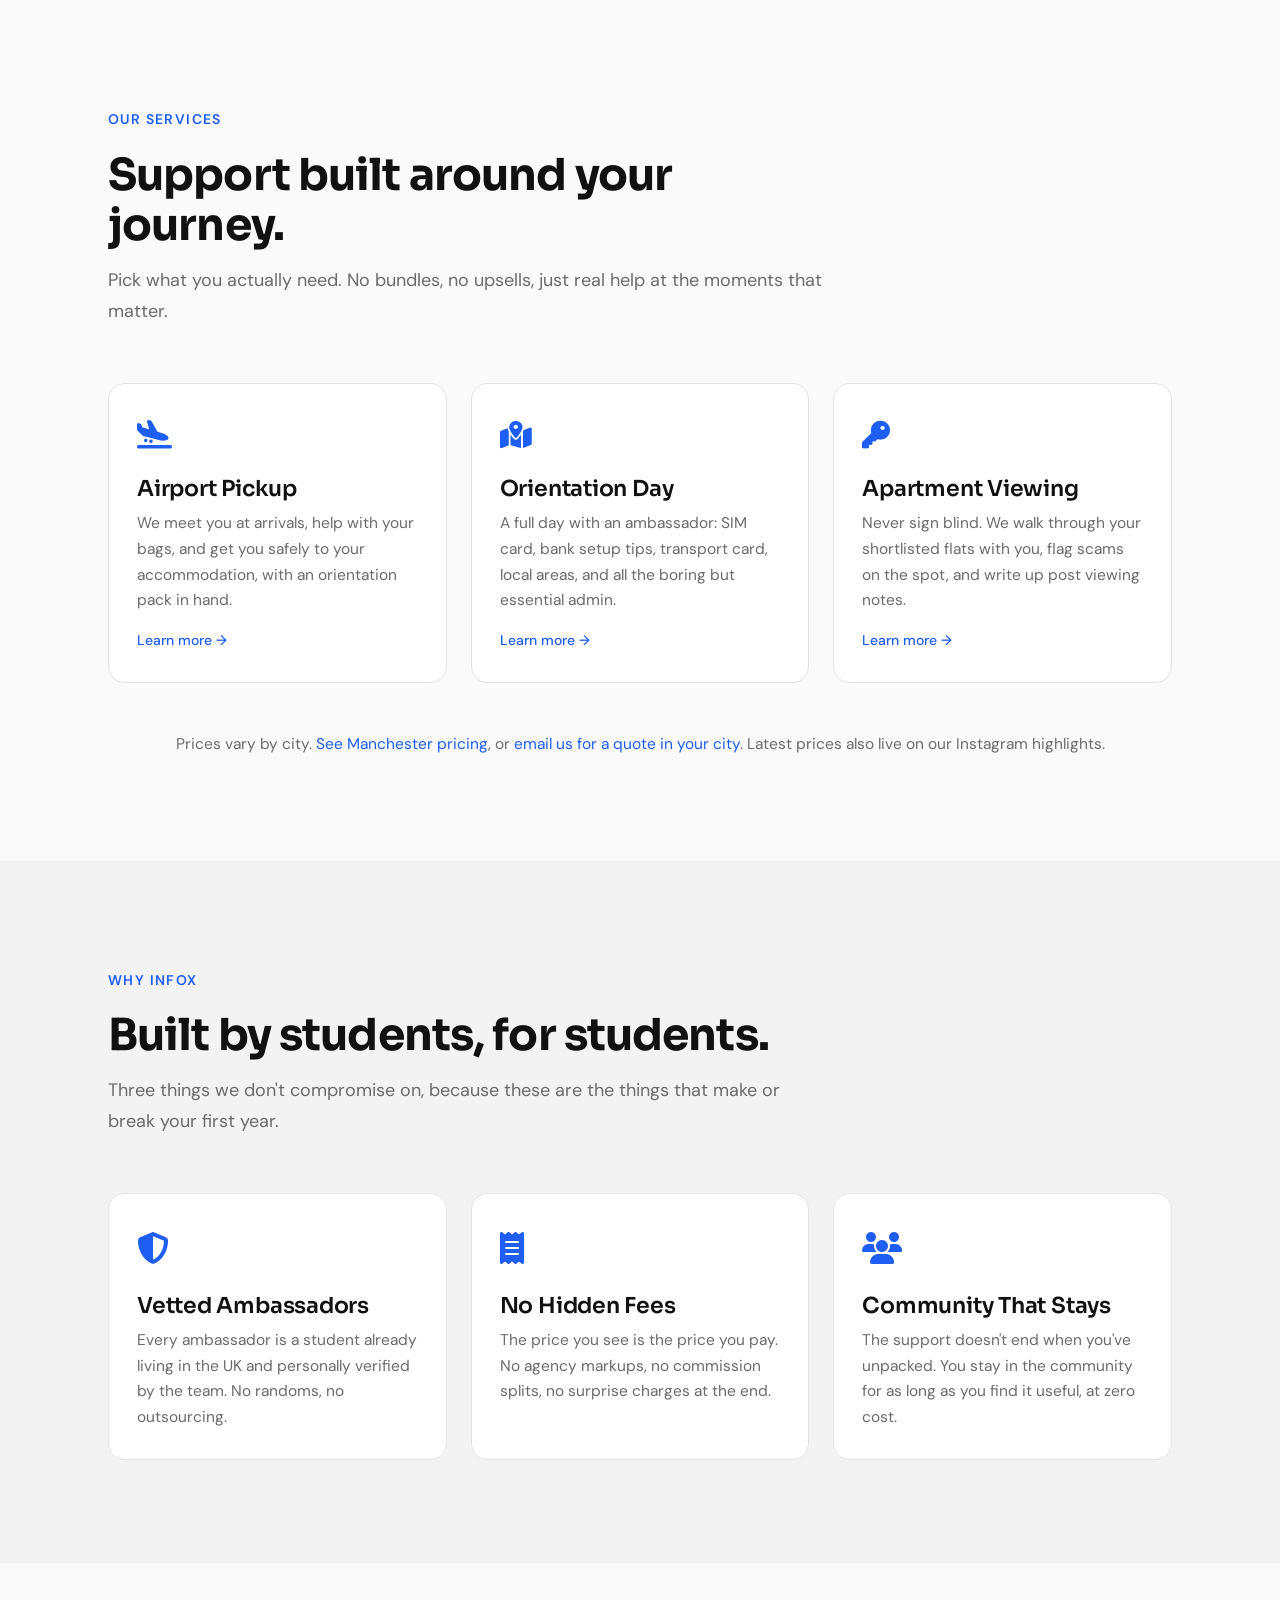
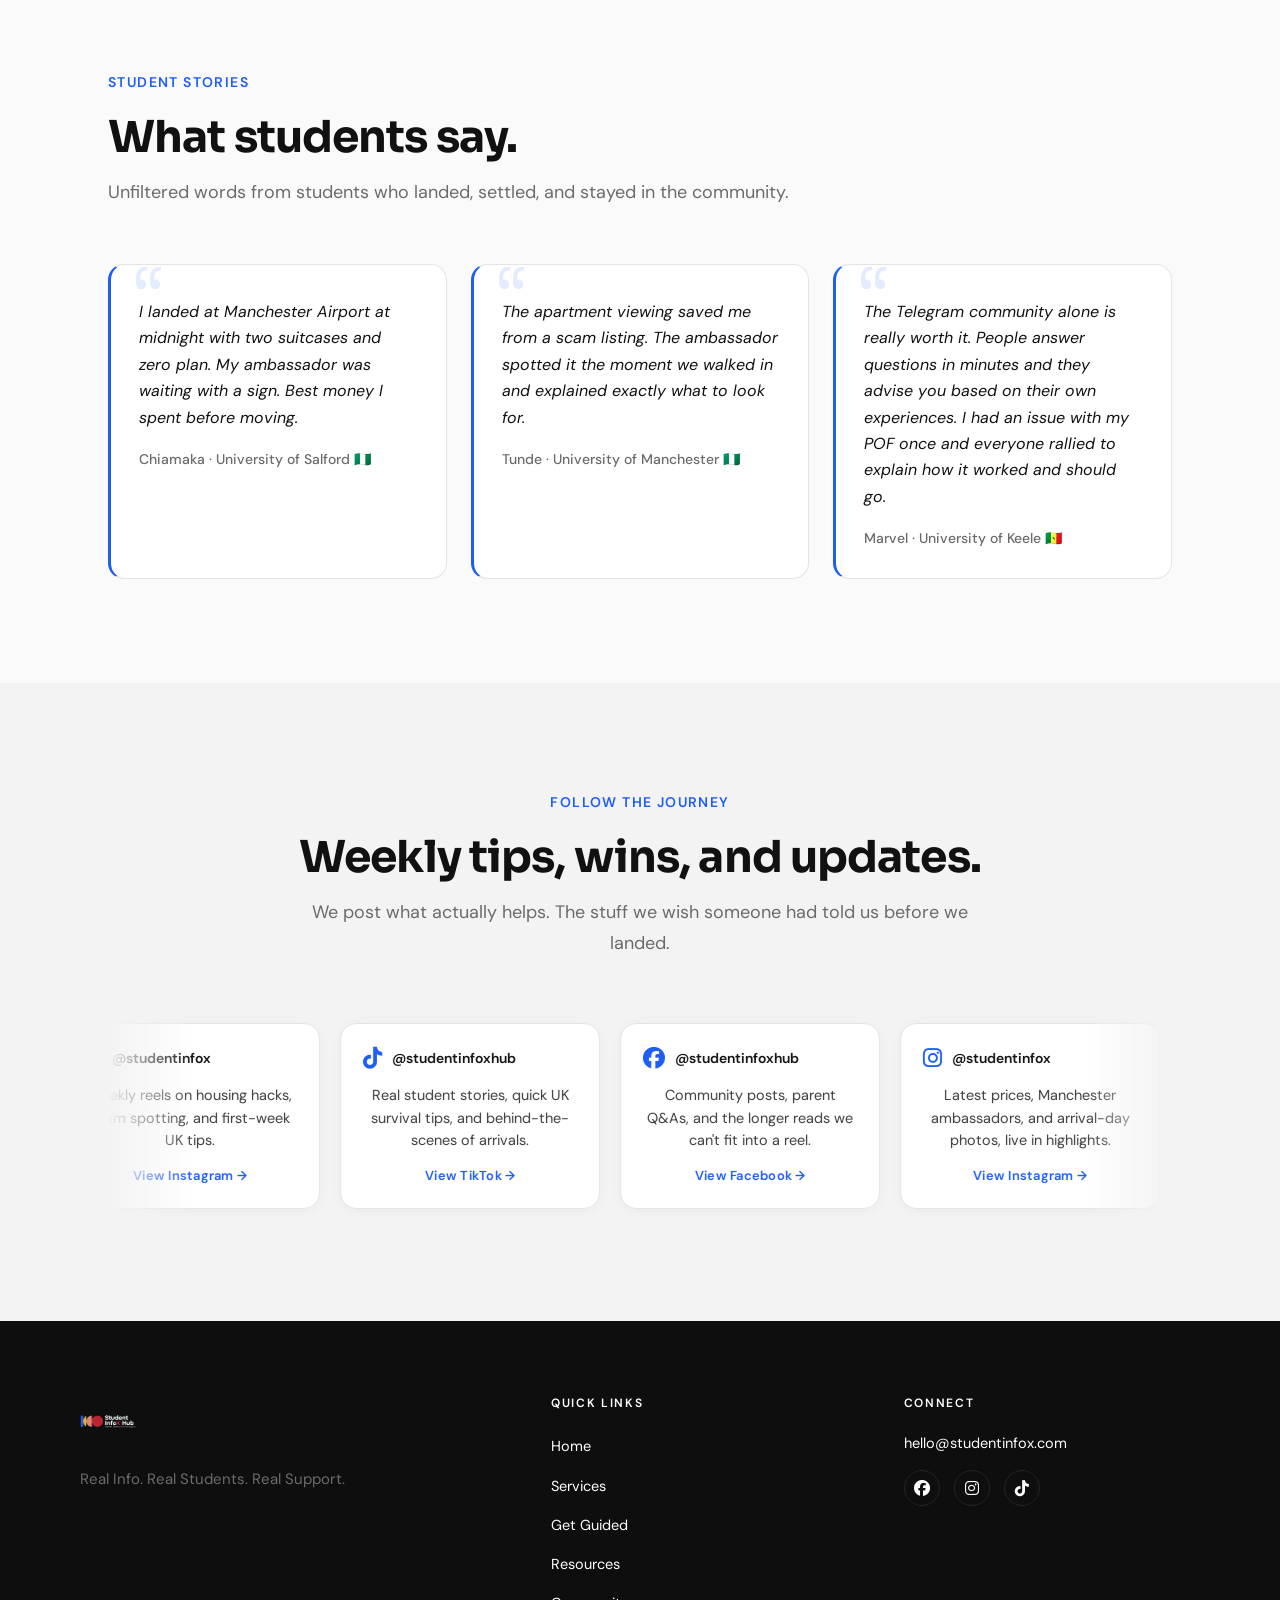
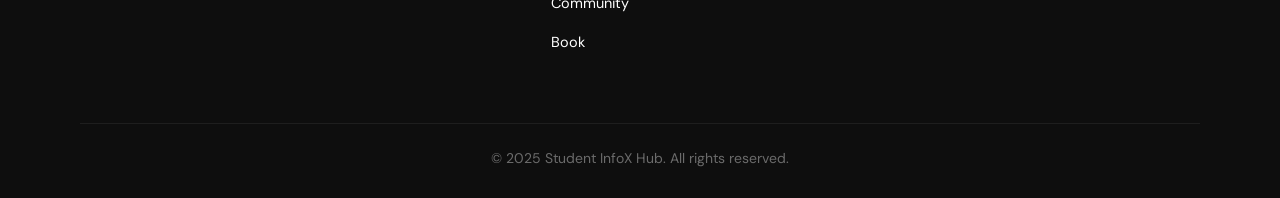
==== commit 5317f16e: "Fix marquee speed burst on mobile return with timestamp-based animation Cap frame delta at 50ms so r" ====
--- a/index.html
+++ b/index.html
@@ -362,6 +362,6 @@
     <div class="footer-bottom">© 2025 Student InfoX Hub. All rights reserved.</div>
   </footer>
 
-  <script src="main.js?v=3" defer></script>
+  <script src="main.js?v=4" defer></script>
 </body>
 </html>
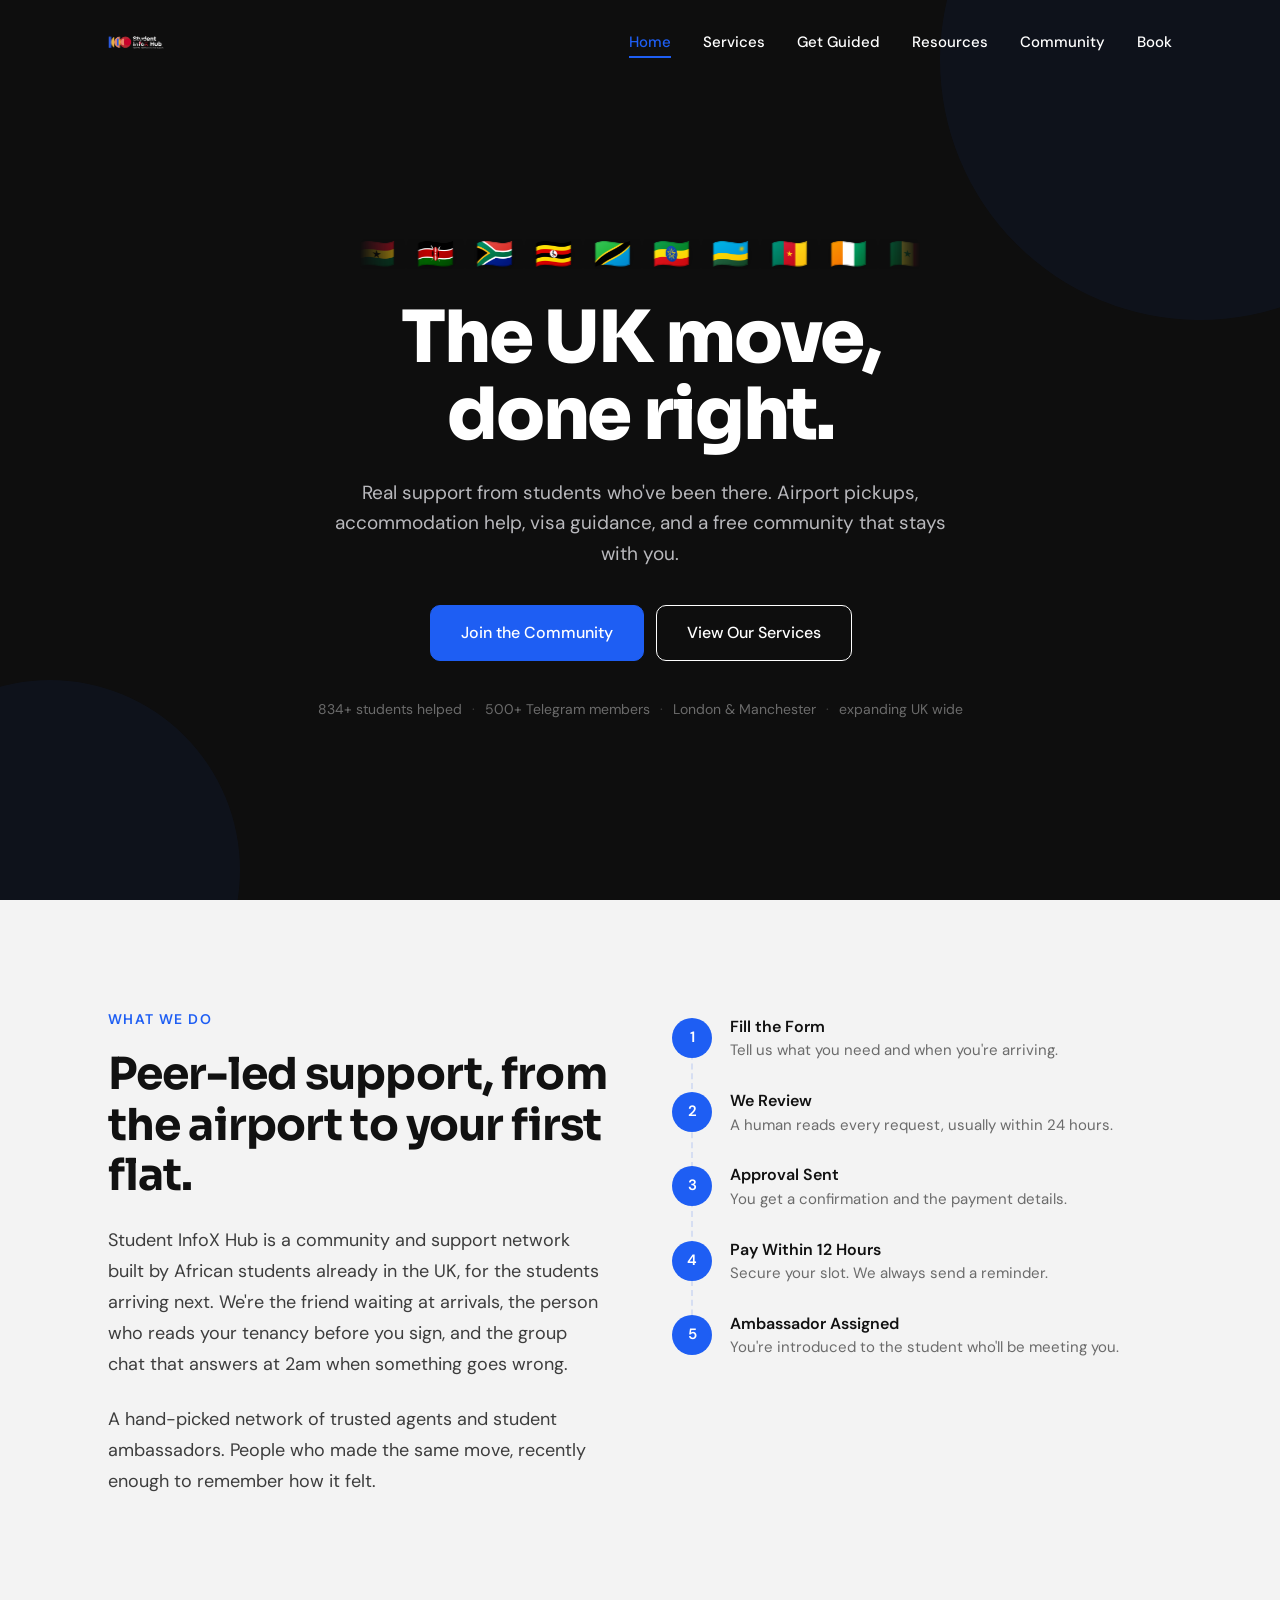
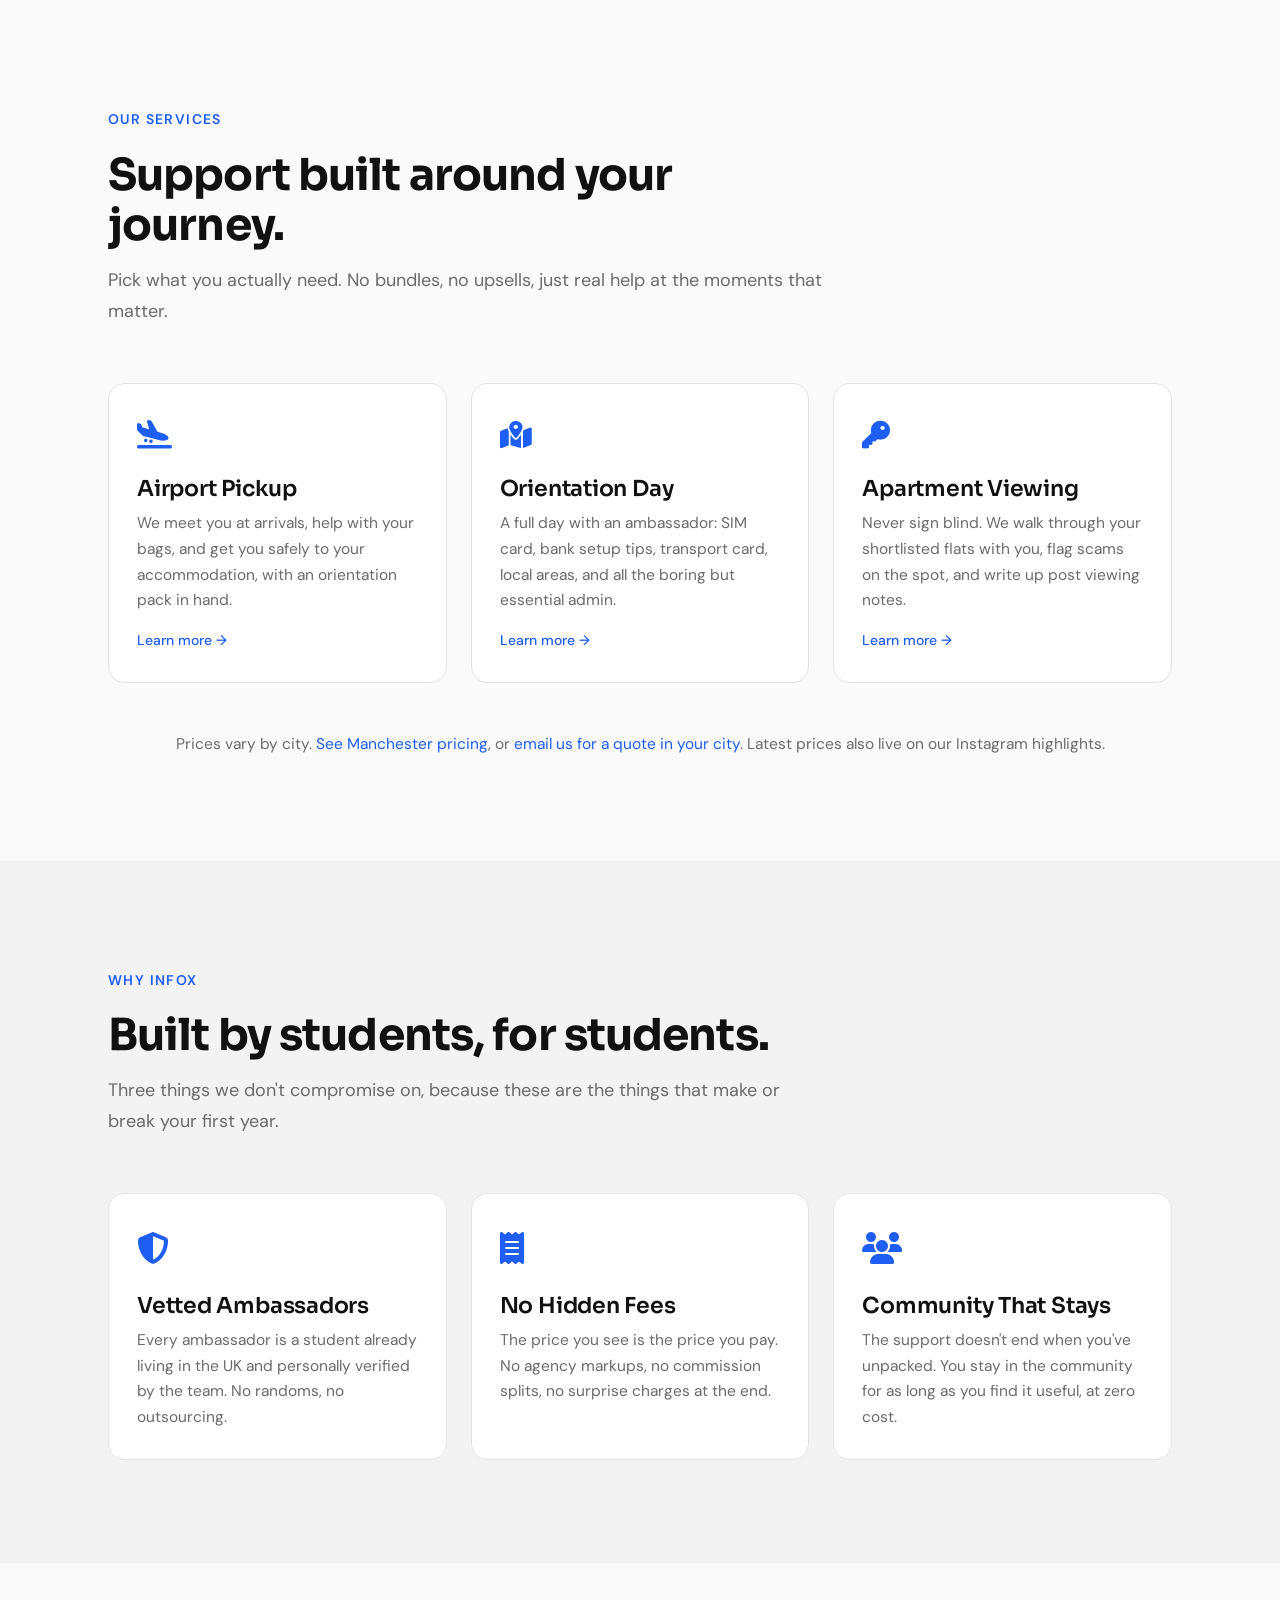
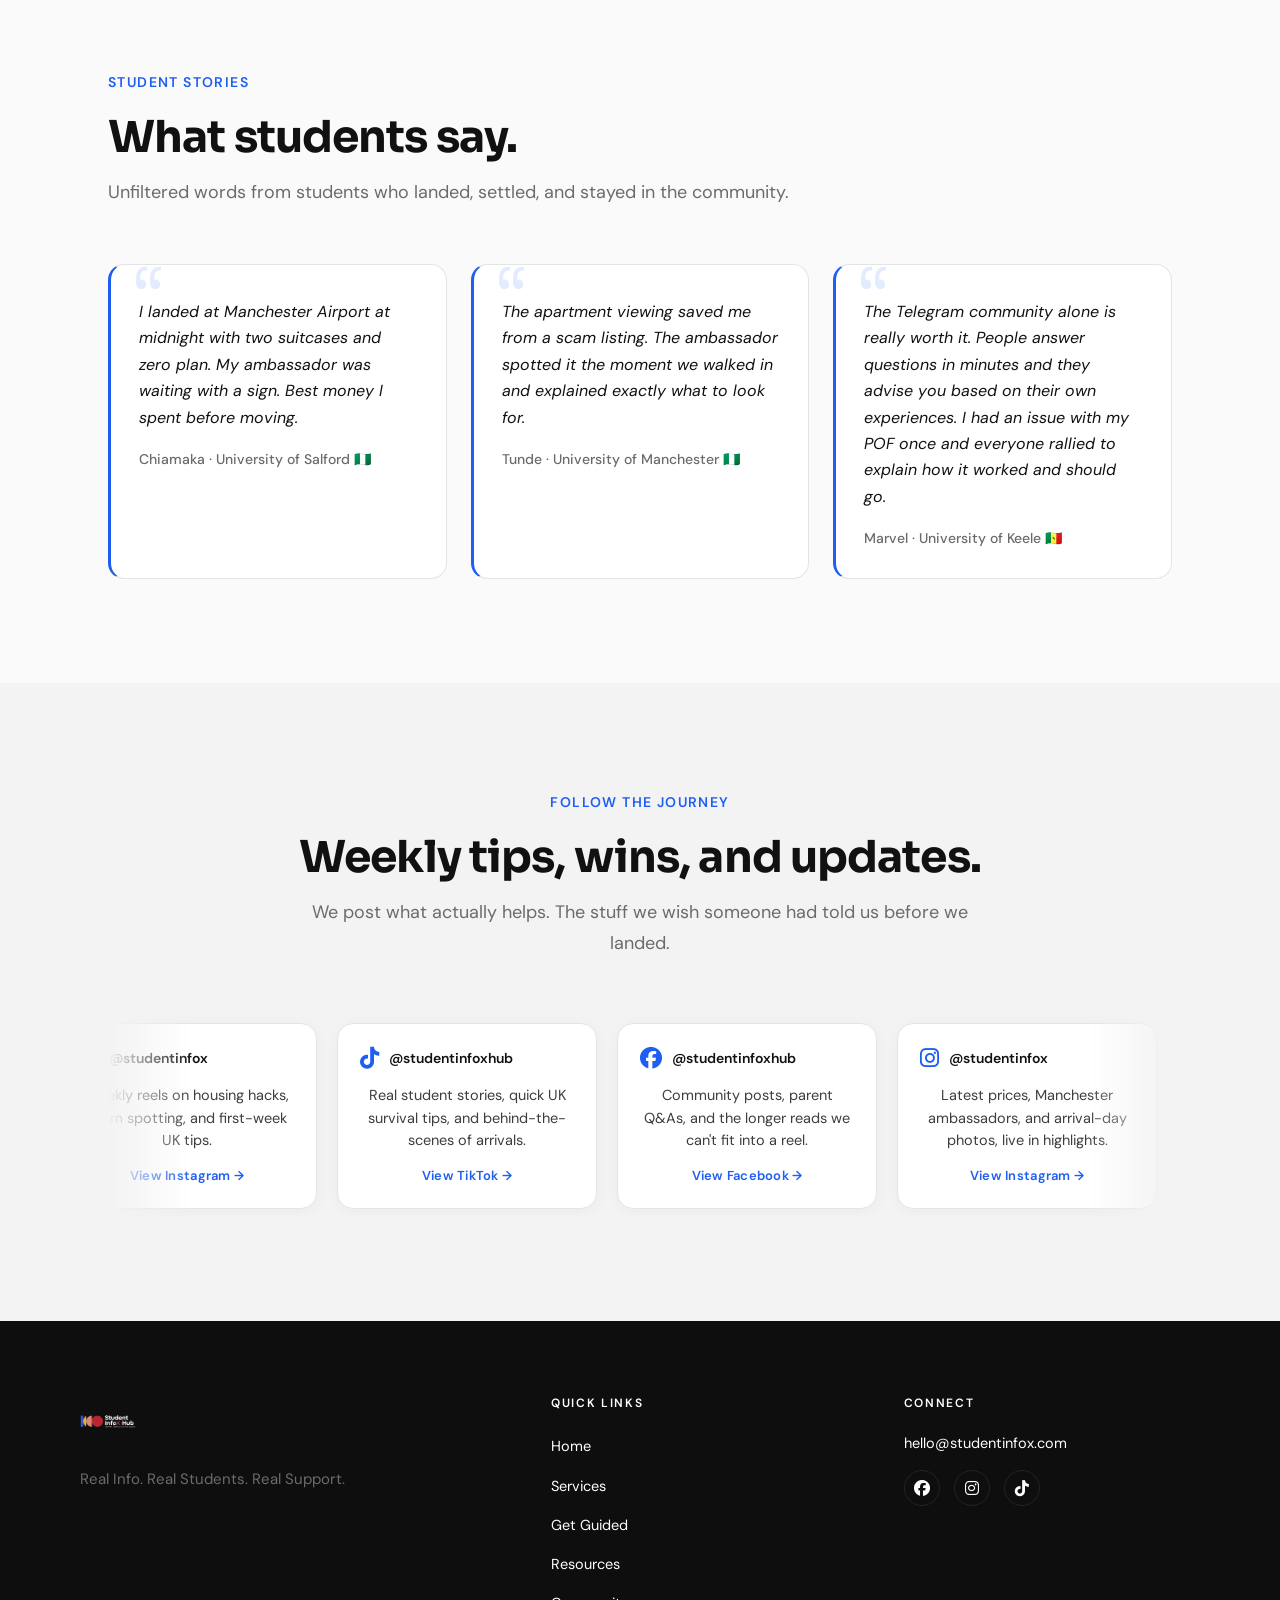
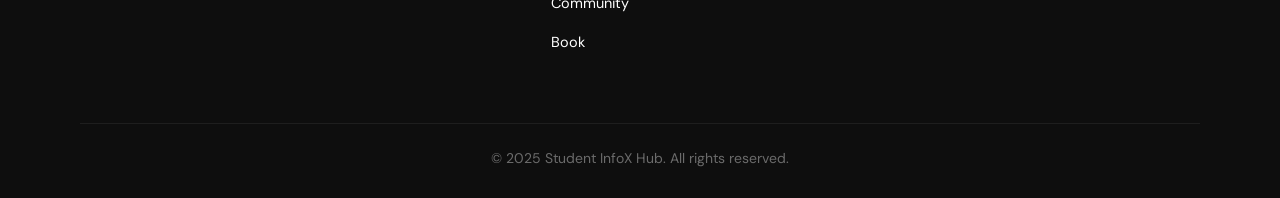
==== commit a7a96d7c: "Add Open Graph meta tags and switch favicon to dark logo All pages now have og:title, og:description" ====
--- a/index.html
+++ b/index.html
@@ -6,7 +6,14 @@
   <title>Student InfoX Hub | Peer-led UK relocation support for African students</title>
   <meta name="description" content="Real support from students who've been there. Airport pickups, accommodation help, visa guidance and a free community that stays with you." />
 
-  <link rel="icon" type="image/png" href="infox-logo.png" />
+  <link rel="icon" type="image/png" href="infox-logo-dark.png" />
+
+  <!-- Open Graph (link previews on WhatsApp, Telegram, etc.) -->
+  <meta property="og:title" content="Student InfoX Hub | Peer-led UK relocation support for African students" />
+  <meta property="og:description" content="Real support from students who've been there. Airport pickups, accommodation help, visa guidance and a free community that stays with you." />
+  <meta property="og:image" content="https://studentinfox.com/infox-logo-dark.png" />
+  <meta property="og:type" content="website" />
+  <meta property="og:url" content="https://studentinfox.com/" />
 
   <!-- Fonts: Sora (display) + DM Sans (body) -->
   <link rel="preconnect" href="https://fonts.googleapis.com" />
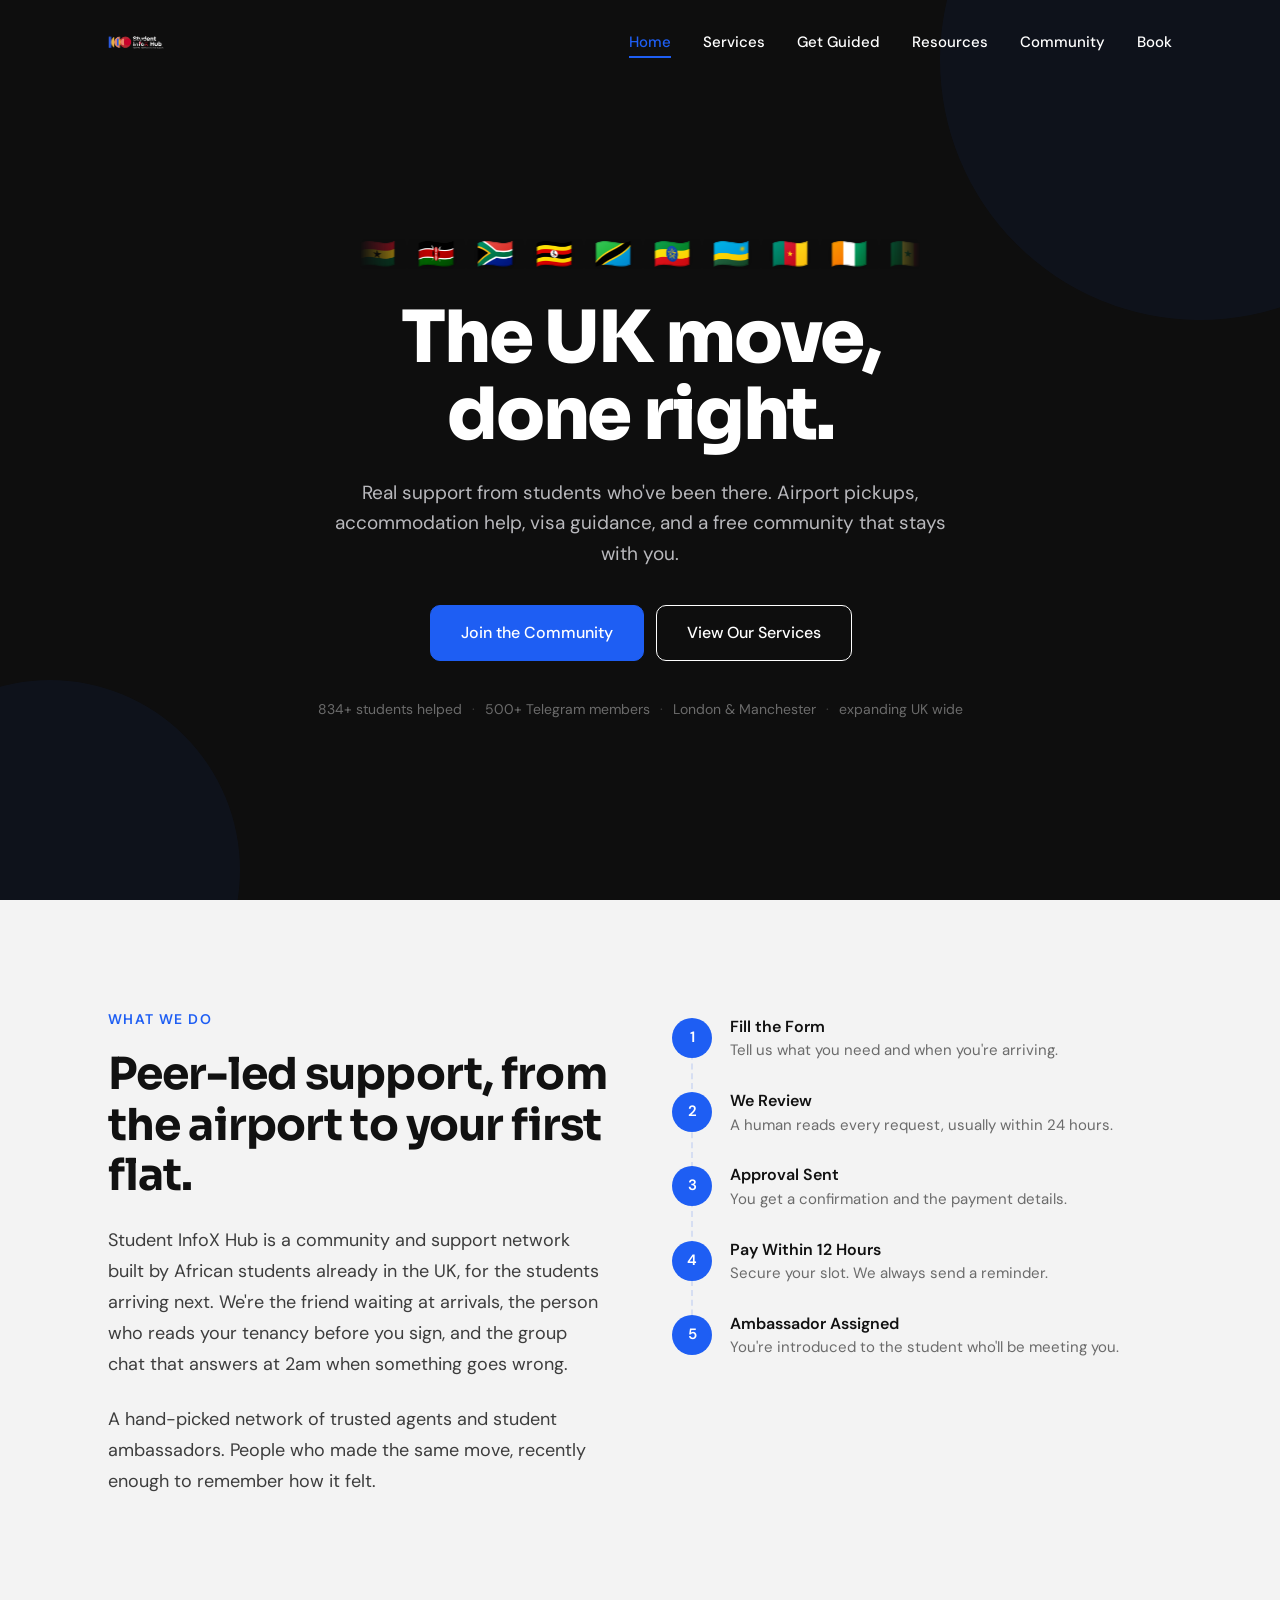
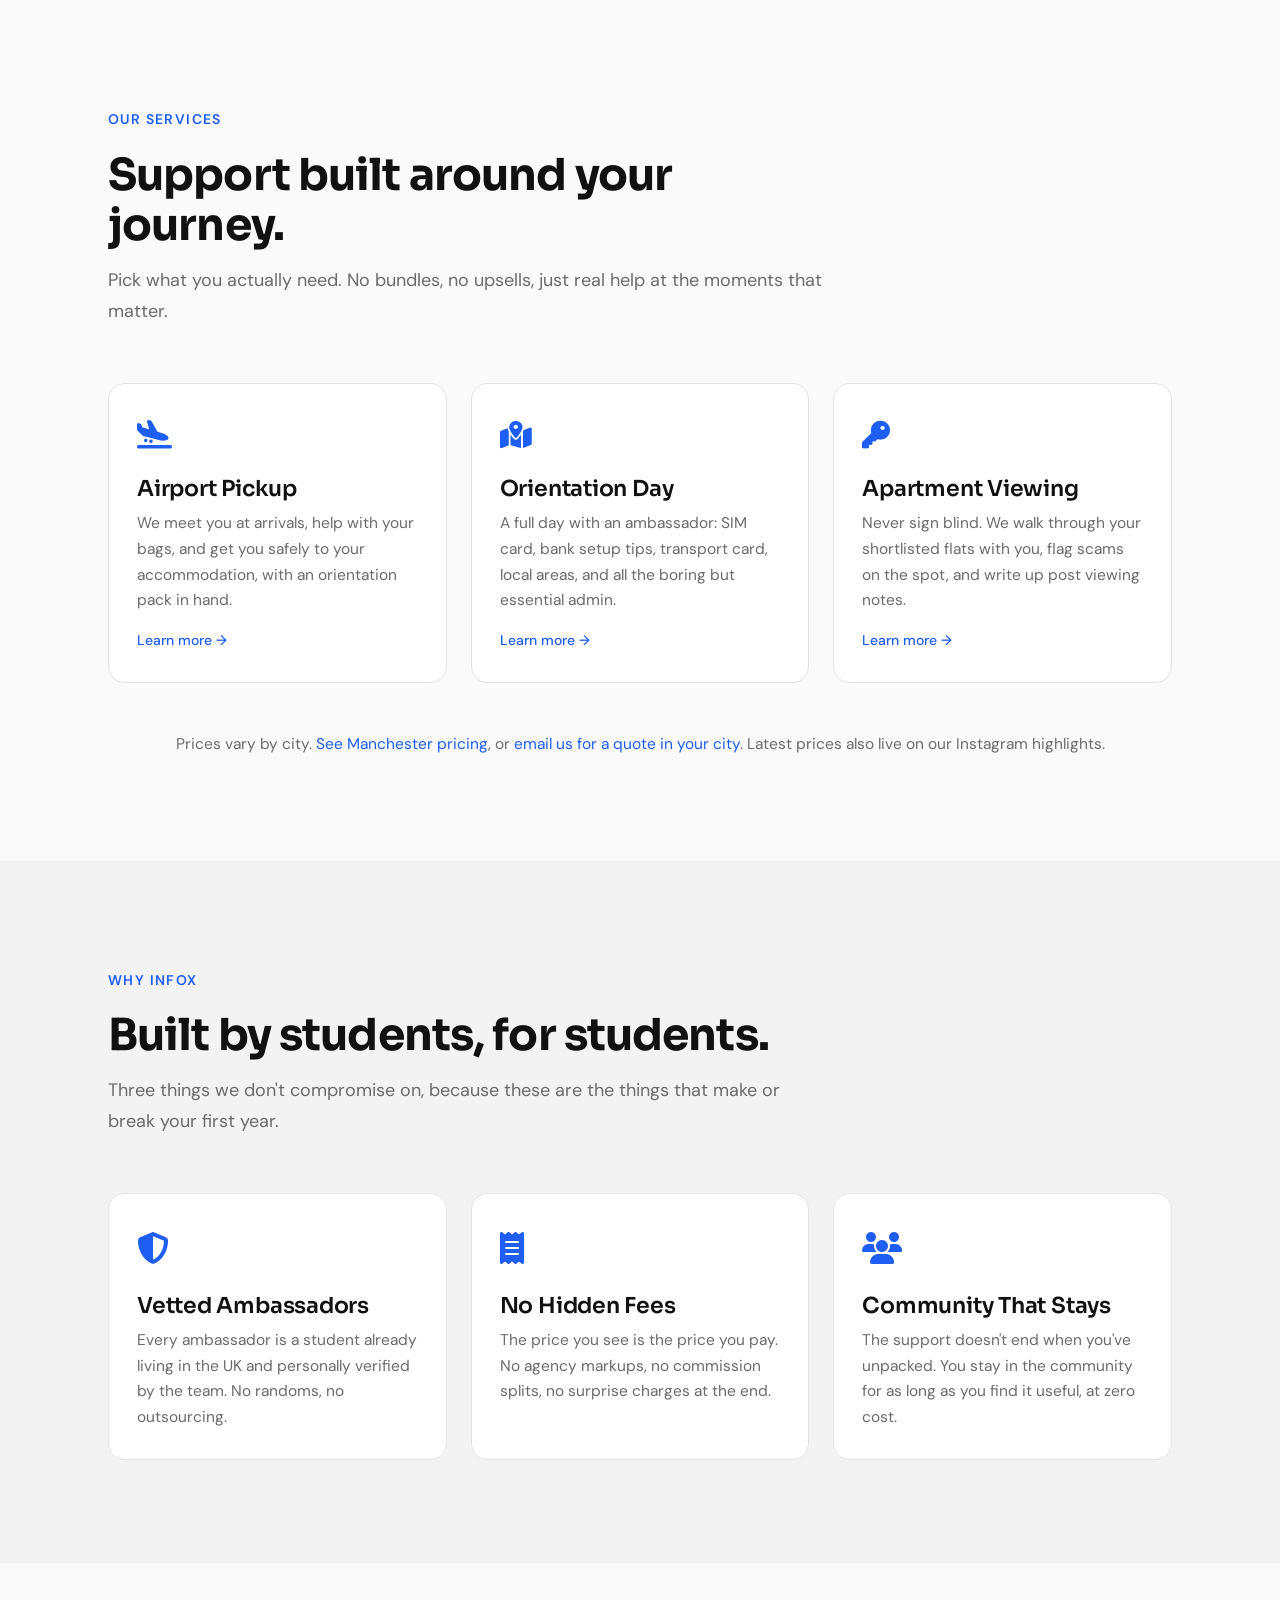
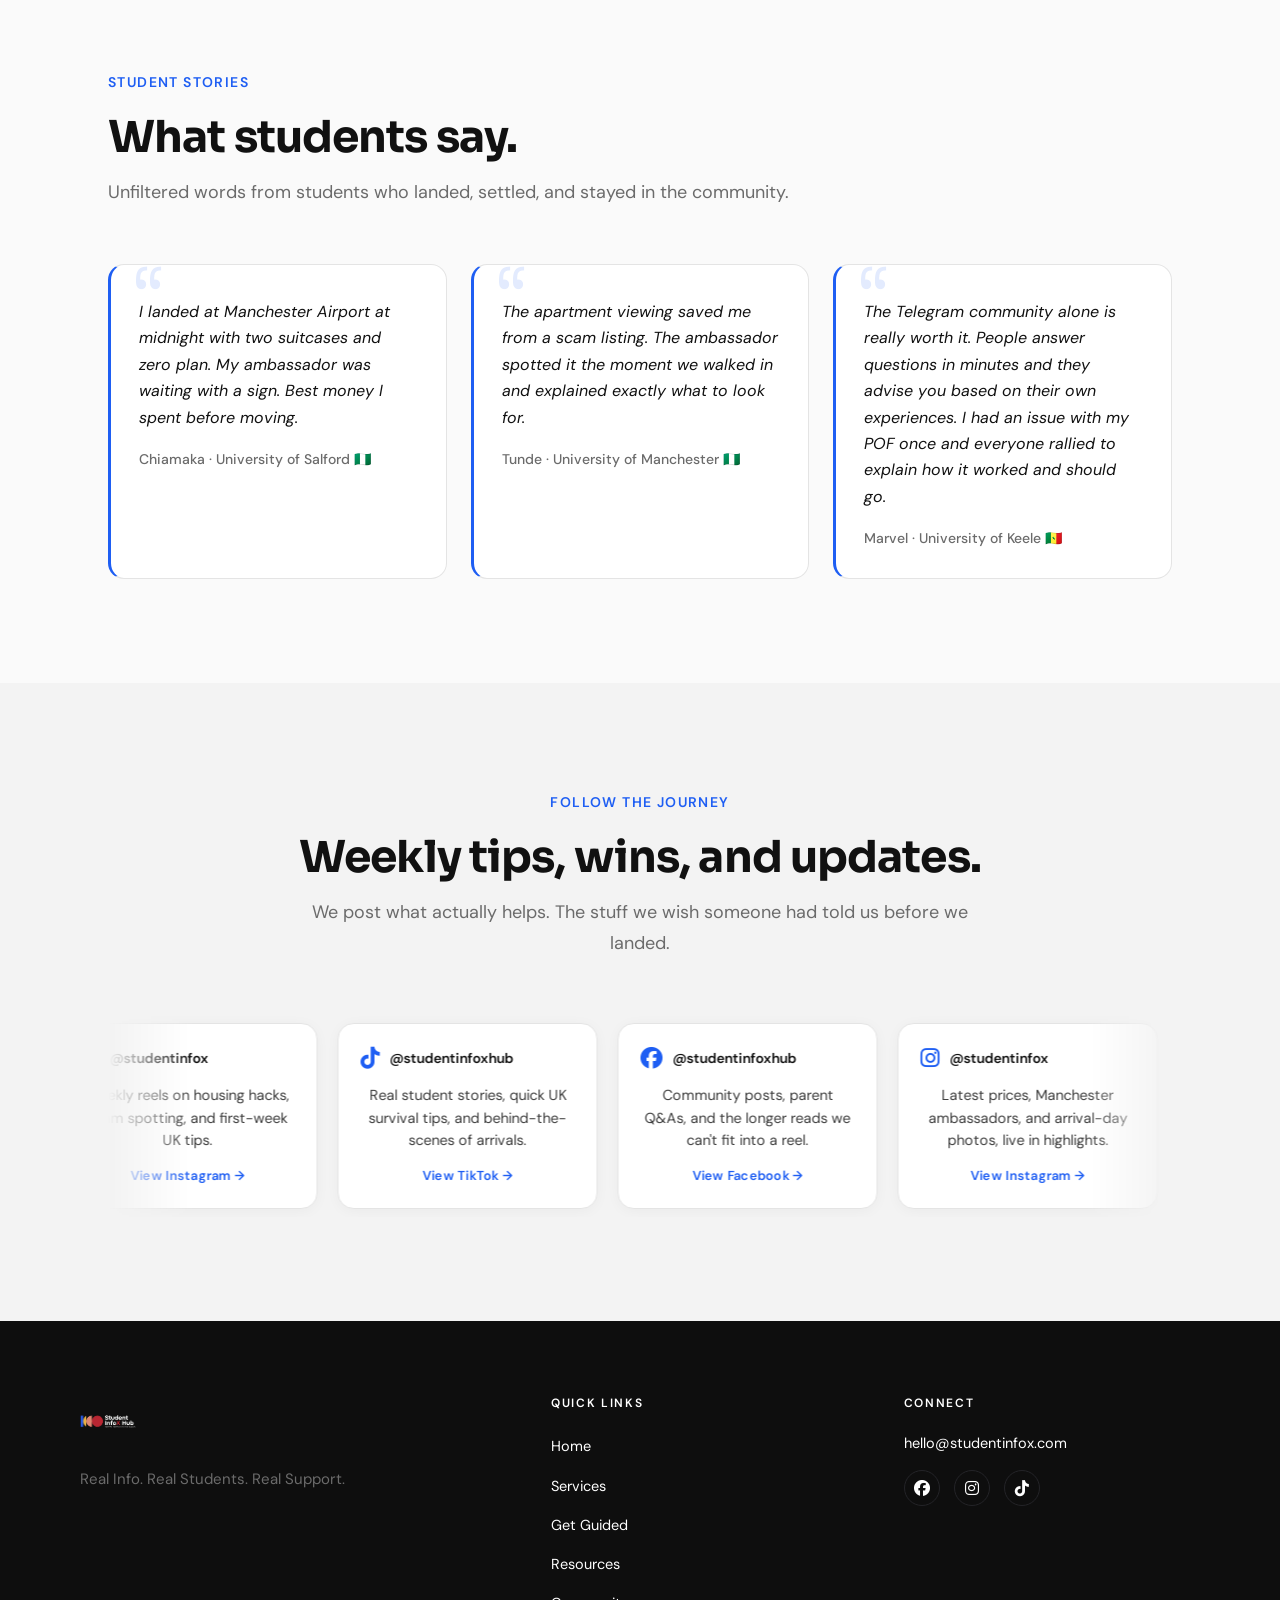
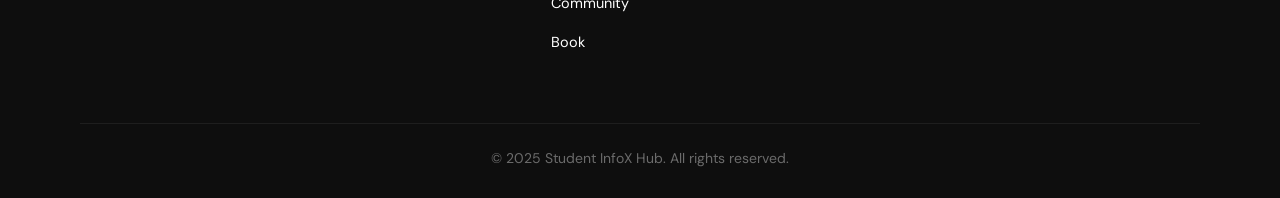
==== commit 0f042f6d: "Add proper 1200x630 OG banner image for link previews Generated branded OG image with dark hero back" ====
--- a/index.html
+++ b/index.html
@@ -11,7 +11,7 @@
   <!-- Open Graph (link previews on WhatsApp, Telegram, etc.) -->
   <meta property="og:title" content="Student InfoX Hub | Peer-led UK relocation support for African students" />
   <meta property="og:description" content="Real support from students who've been there. Airport pickups, accommodation help, visa guidance and a free community that stays with you." />
-  <meta property="og:image" content="https://studentinfox.com/infox-logo-dark.png" />
+  <meta property="og:image" content="https://studentinfox.com/og-image.png" />
   <meta property="og:type" content="website" />
   <meta property="og:url" content="https://studentinfox.com/" />
 
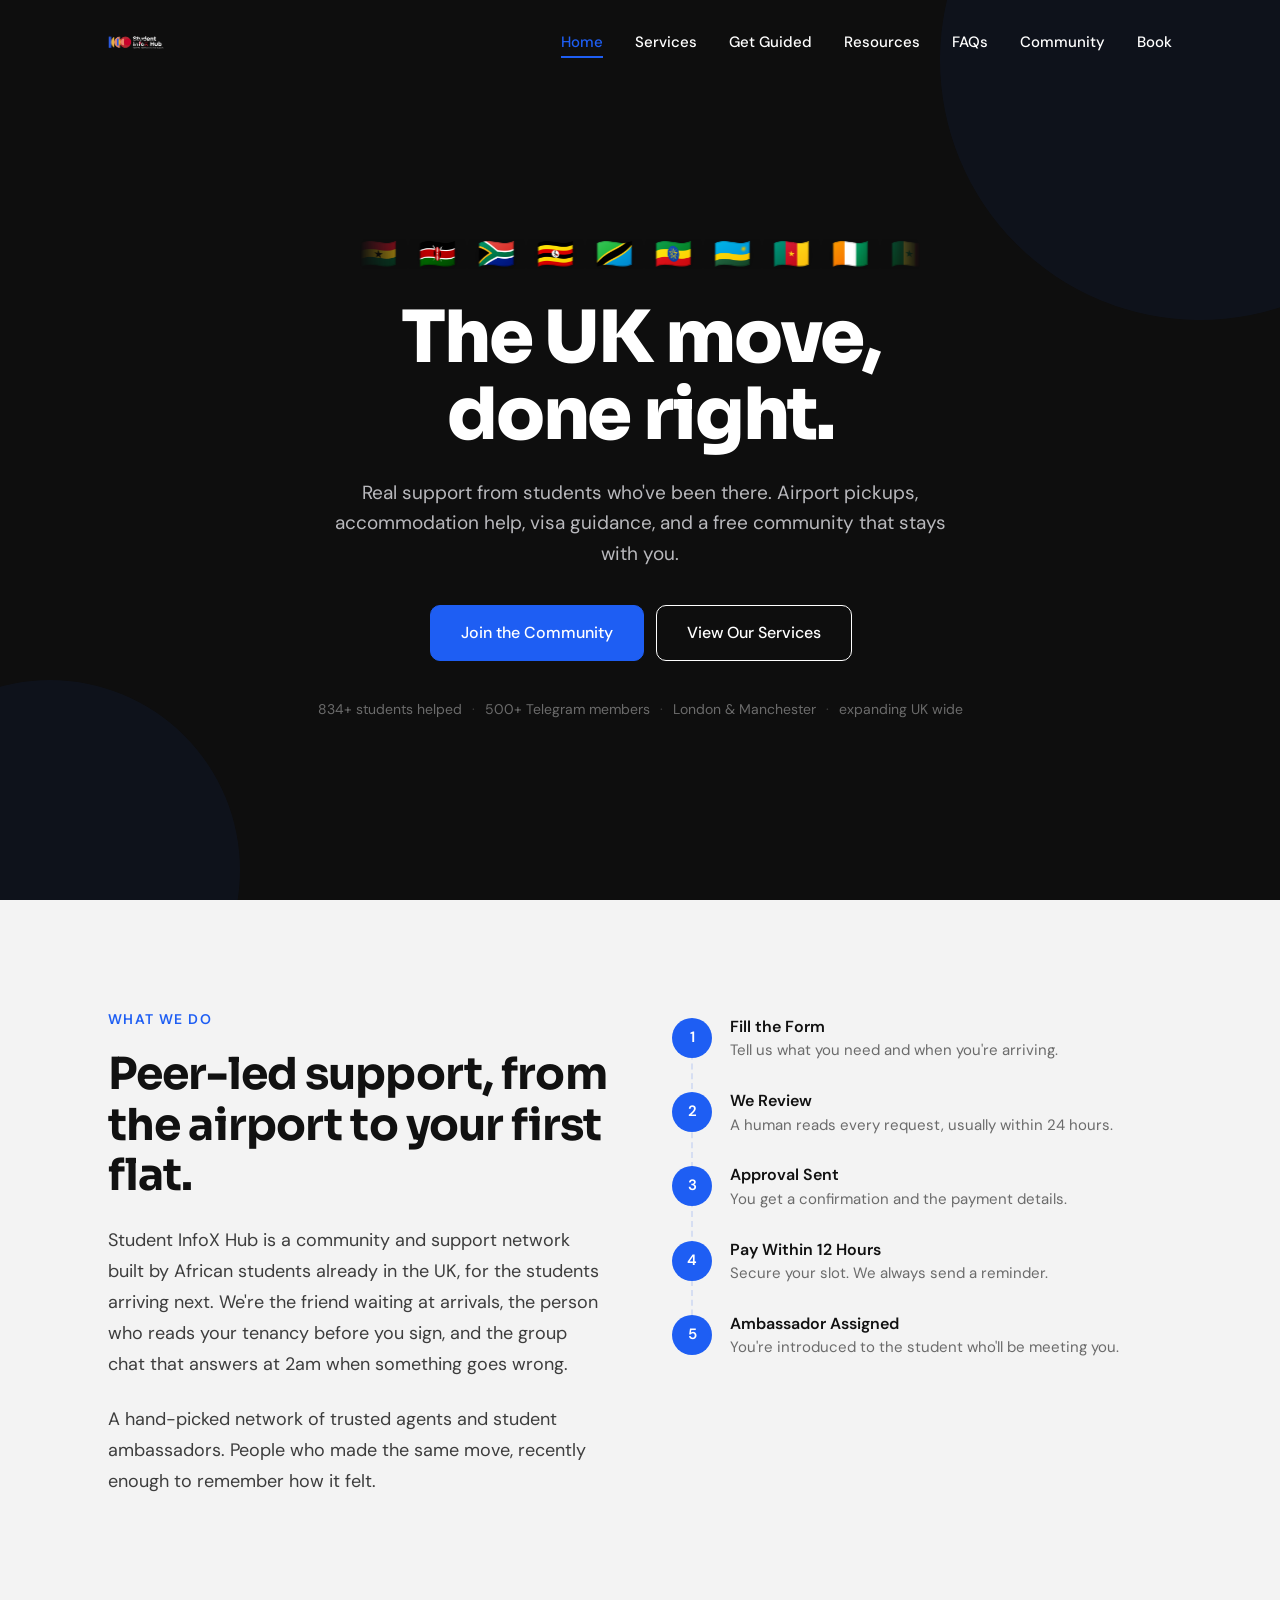
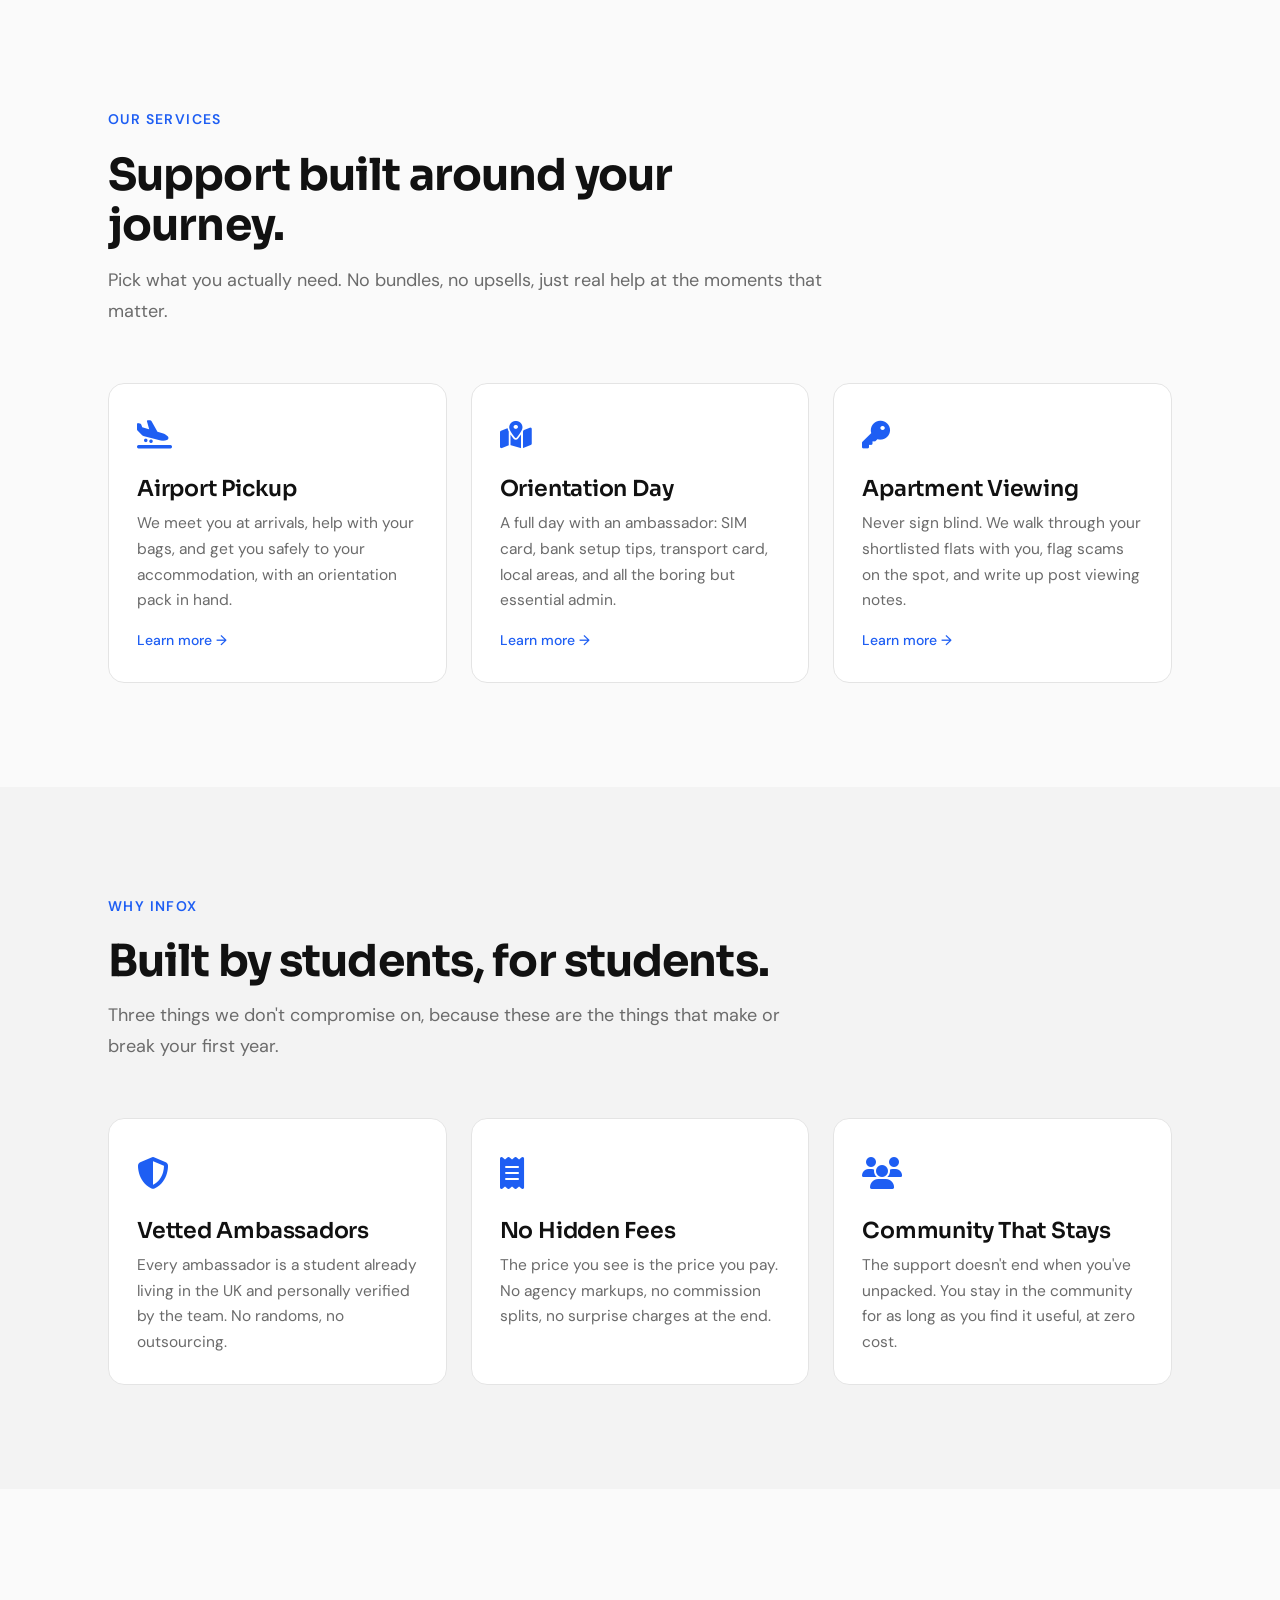
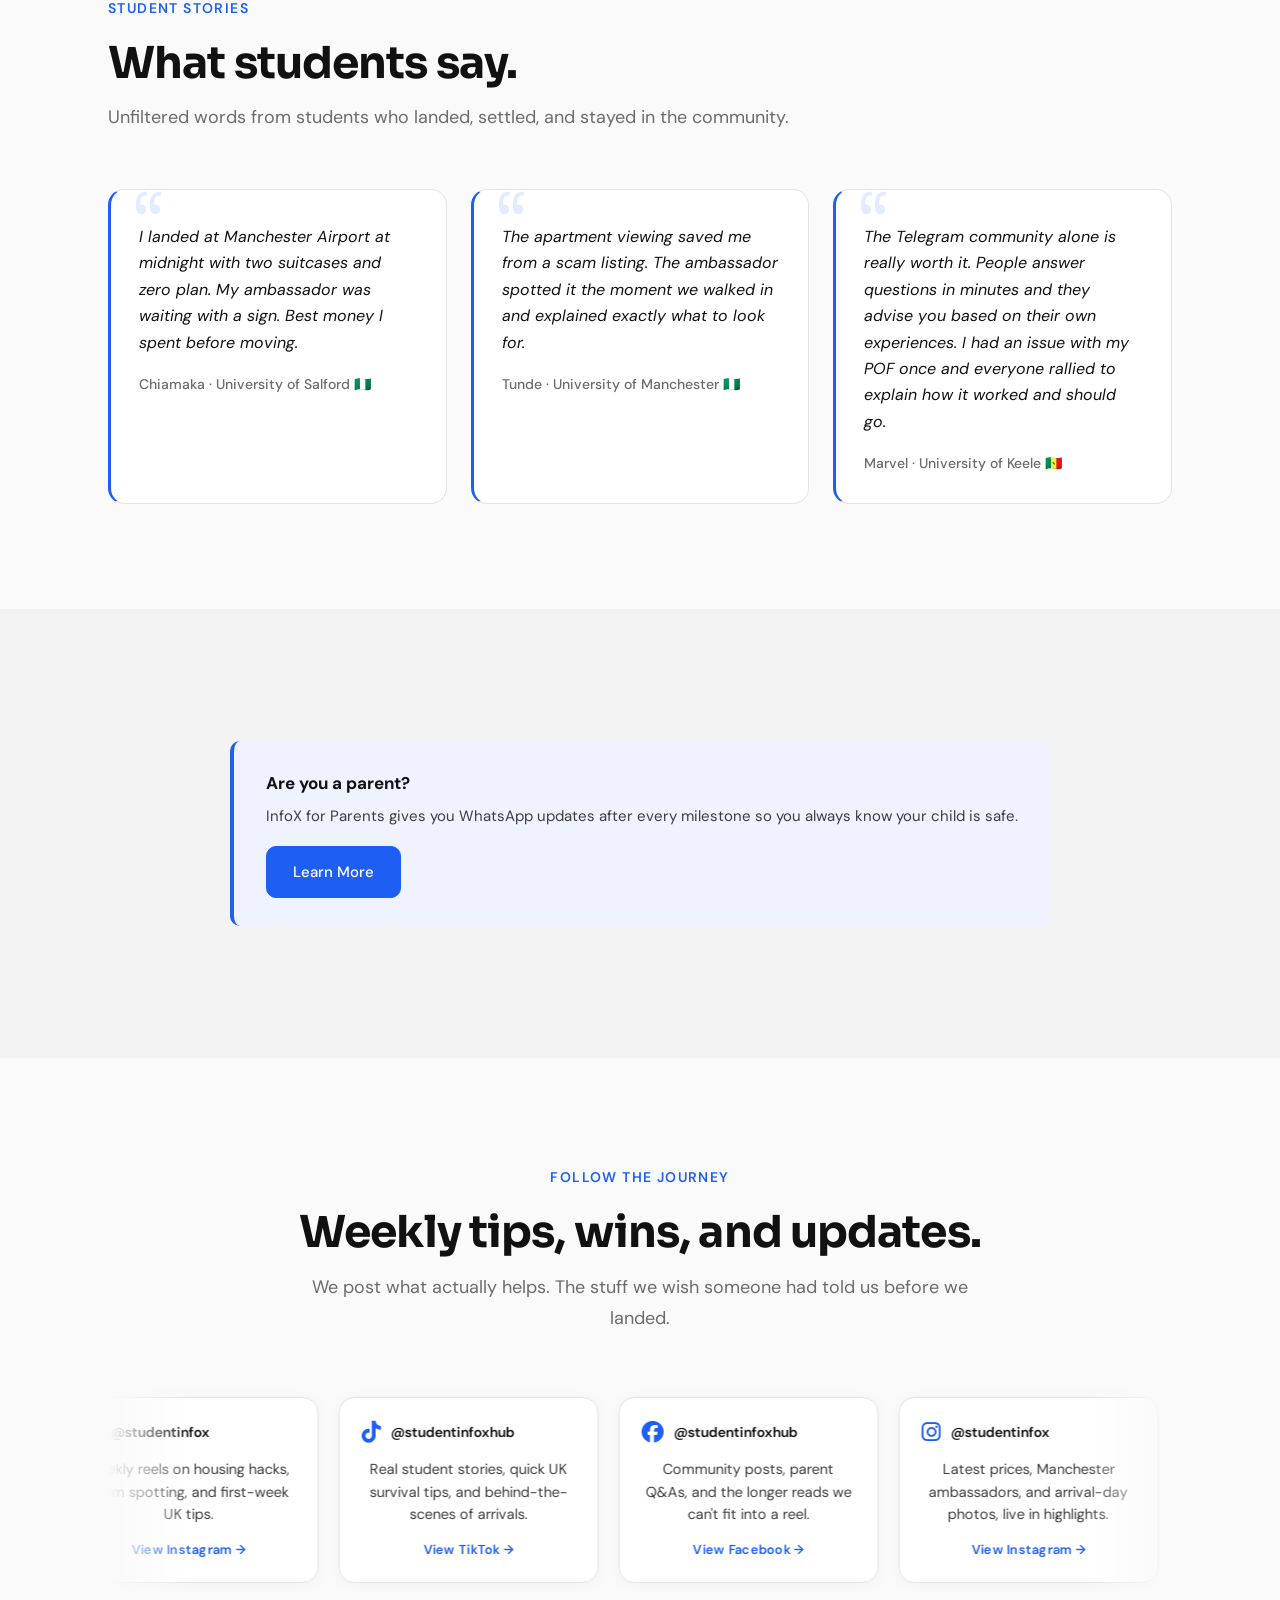
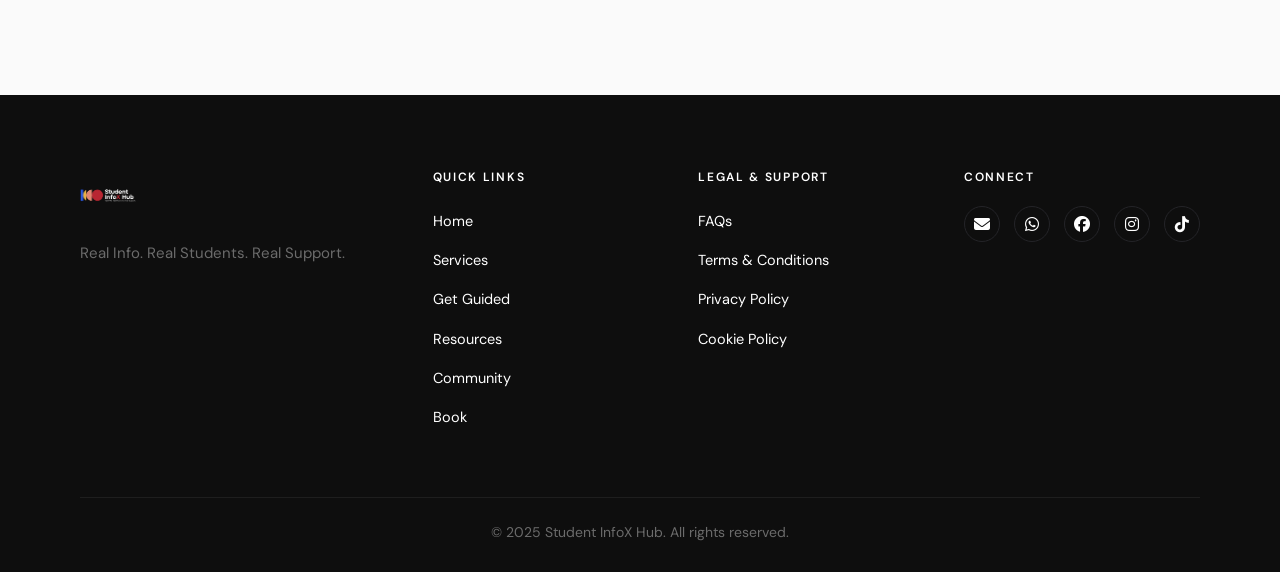
==== commit 3c795f96: "Add FAQ, T&C, Privacy Policy pages; multi-city pricing; mobile fixes - New pages: faqs.html, terms.h" ====
--- a/index.html
+++ b/index.html
@@ -23,7 +23,8 @@
   <!-- Font Awesome 6 -->
   <link rel="stylesheet" href="https://cdnjs.cloudflare.com/ajax/libs/font-awesome/6.5.1/css/all.min.css" />
 
-  <link rel="stylesheet" href="style.css?v=3" />
+  <link rel="stylesheet" href="style.css?v=4" />
+  <script type="text/javascript" src="https://embeds.iubenda.com/widgets/f7713185-6bda-496e-9aa4-4184d6ed4f8c.js"></script>
 </head>
 <body>
 
@@ -42,6 +43,7 @@
         <li><a href="services.html">Services</a></li>
         <li><a href="get-guided.html">Get Guided</a></li>
         <li><a href="resources.html">Resources</a></li>
+        <li><a href="faqs.html">FAQs</a></li>
         <li><a href="community.html">Community</a></li>
         <li><a href="book.html">Book</a></li>
       </ul>
@@ -198,9 +200,6 @@
         </div>
       </div>
 
-      <p class="center mt-48" style="color:var(--muted);font-size:15.5px;">
-        Prices vary by city. <a href="services.html">See Manchester pricing</a>, or <a href="mailto:hello@studentinfox.com">email us for a quote in your city</a>. Latest prices also live on our Instagram highlights.
-      </p>
     </div>
   </section>
 
@@ -259,8 +258,23 @@
     </div>
   </section>
 
+  <!-- ===================== PARENTS CTA ===================== -->
+  <section class="bg-surface-alt">
+    <div class="container">
+      <div class="reveal" style="max-width:820px;margin:0 auto;">
+        <div class="callout" style="display:flex;align-items:center;justify-content:space-between;flex-wrap:wrap;gap:18px;padding:28px 32px;">
+          <div>
+            <strong style="font-size:17px;">Are you a parent?</strong>
+            <p style="margin:6px 0 0;color:var(--body);font-size:15px;">InfoX for Parents gives you WhatsApp updates after every milestone so you always know your child is safe.</p>
+          </div>
+          <a href="services.html#parents" class="btn btn-primary" style="flex-shrink:0;">Learn More</a>
+        </div>
+      </div>
+    </div>
+  </section>
+
   <!-- ===================== FOLLOW US ===================== -->
-  <section class="bg-surface-alt">
+  <section class="bg-surface">
     <div class="container center">
       <div class="section-head mx-auto" style="margin-left:auto;margin-right:auto;">
         <span class="eyebrow">Follow the journey</span>
@@ -357,18 +371,29 @@
         </ul>
       </div>
       <div>
+        <h5>Legal &amp; Support</h5>
+        <ul>
+          <li><a href="faqs.html">FAQs</a></li>
+          <li><a href="terms.html">Terms &amp; Conditions</a></li>
+          <li><a href="https://www.iubenda.com/privacy-policy/10406801" class="iubenda-white iubenda-noiframe iubenda-embed" title="Privacy Policy">Privacy Policy</a></li>
+          <li><a href="https://www.iubenda.com/privacy-policy/10406801/cookie-policy" class="iubenda-white iubenda-noiframe iubenda-embed" title="Cookie Policy">Cookie Policy</a></li>
+        </ul>
+      </div>
+      <div>
         <h5>Connect</h5>
-        <p class="contact-line"><a href="mailto:hello@studentinfox.com">hello@studentinfox.com</a></p>
         <div class="socials">
+          <a href="mailto:hello@studentinfox.com" aria-label="Email hello@studentinfox.com"><i class="fa-solid fa-envelope"></i></a>
+          <a href="https://wa.me/447717557875" target="_blank" rel="noopener" aria-label="WhatsApp"><i class="fa-brands fa-whatsapp"></i></a>
           <a href="https://www.facebook.com/share/1aLQUynEeV/?mibextid=wwXIfr" target="_blank" rel="noopener" aria-label="Facebook @studentinfoxhub"><i class="fa-brands fa-facebook"></i></a>
           <a href="https://instagram.com/studentinfox" target="_blank" rel="noopener" aria-label="Instagram @studentinfox"><i class="fa-brands fa-instagram"></i></a>
           <a href="https://tiktok.com/@studentinfoxhub" target="_blank" rel="noopener" aria-label="TikTok @studentinfoxhub"><i class="fa-brands fa-tiktok"></i></a>
         </div>
       </div>
     </div>
-    <div class="footer-bottom">© 2025 Student InfoX Hub. All rights reserved.</div>
+    <div class="footer-bottom">&copy; 2025 Student InfoX Hub. All rights reserved.</div>
   </footer>
 
-  <script src="main.js?v=4" defer></script>
+  <script src="main.js?v=5" defer></script>
+  <script type="text/javascript">(function (w,d) {var loader = function () {var s = d.createElement("script"), tag = d.getElementsByTagName("script")[0]; s.src="https://cdn.iubenda.com/iubenda.js"; tag.parentNode.insertBefore(s,tag);}; if(w.addEventListener){w.addEventListener("load", loader, false);}else if(w.attachEvent){w.attachEvent("onload", loader);}else{w.onload = loader;}})(window, document);</script>
 </body>
 </html>
--- a/style.css
+++ b/style.css
@@ -318,11 +318,14 @@
 
 .hero .sub.on-mini { margin-bottom: 0; }
 
+.cta-row {
+  display: flex;
+  gap: 12px;
+  flex-wrap: wrap;
+}
+
 .hero .cta-row {
-  display: flex;
-  gap: 12px;
   justify-content: center;
-  flex-wrap: wrap;
   margin-bottom: 36px;
 }
 
@@ -909,6 +912,73 @@
   .service-section .wrap { grid-template-columns: 1fr; gap: 32px; }
 }
 
+/* Price comparison table */
+.price-table {
+  width: 100%;
+  border-collapse: collapse;
+  font-size: 15px;
+  margin-bottom: 8px;
+}
+
+.price-table th {
+  text-align: left;
+  font-size: 12px;
+  font-weight: 600;
+  letter-spacing: 0.08em;
+  text-transform: uppercase;
+  color: var(--muted);
+  padding: 8px 14px;
+  border-bottom: 2px solid var(--border);
+}
+
+.price-table td {
+  padding: 12px 14px;
+  border-bottom: 1px solid var(--border);
+  color: var(--ink);
+}
+
+.price-table td:first-child {
+  font-weight: 600;
+}
+
+.price-table td:not(:first-child) {
+  color: var(--blue);
+  font-weight: 600;
+  font-family: 'Sora', sans-serif;
+}
+
+.price-table tbody tr:last-child td {
+  border-bottom: none;
+}
+
+@media (max-width: 560px) {
+  .price-table { font-size: 14px; }
+  .price-table th, .price-table td { padding: 10px 10px; }
+
+  /* CTA row outside hero (e.g. InfoX for Parents) */
+  .cta-row {
+    flex-direction: column;
+    align-items: stretch;
+  }
+  .cta-row .btn {
+    width: 100%;
+    text-align: center;
+    font-size: 15px;
+    justify-content: center;
+  }
+
+  /* 4-column price tables (apartment viewing) — scroll on tiny screens */
+  .price-table-wrap {
+    overflow-x: auto;
+    -webkit-overflow-scrolling: touch;
+    margin: 0 -10px;
+    padding: 0 10px;
+  }
+  .price-table-wrap .price-table {
+    min-width: 380px;
+  }
+}
+
 /* Package card pair */
 .packages {
   display: grid;
@@ -1192,8 +1262,8 @@
   max-width: var(--max-layout);
   margin: 0 auto;
   display: grid;
-  grid-template-columns: 1.4fr 1fr 1fr;
-  gap: 56px;
+  grid-template-columns: 1.4fr 1fr 1fr 1fr;
+  gap: 48px;
 }
 
 .footer-logo img {
@@ -1228,7 +1298,7 @@
 .footer .socials {
   display: flex;
   gap: 14px;
-  margin-top: 14px;
+  margin-top: 0;
 }
 
 .footer .socials a {
@@ -1261,8 +1331,148 @@
   color: var(--muted);
 }
 
-@media (max-width: 768px) {
-  .footer-grid { grid-template-columns: 1fr; gap: 40px; }
+@media (max-width: 960px) {
+  .footer-grid { grid-template-columns: 1.4fr 1fr; gap: 40px 48px; }
+}
+
+@media (max-width: 600px) {
+  .footer-grid { grid-template-columns: 1fr; gap: 36px; }
+}
+
+/* =========================================================
+   LEGAL / FAQ PAGES
+   ========================================================= */
+.legal-content {
+  max-width: 780px;
+  margin: 0 auto;
+}
+
+.legal-content h2 {
+  font-size: 22px;
+  margin-top: 48px;
+  margin-bottom: 14px;
+  color: var(--ink);
+}
+
+.legal-content h2:first-of-type { margin-top: 0; }
+
+.legal-content p,
+.legal-content li {
+  font-size: 16px;
+  line-height: 1.72;
+  color: var(--body);
+}
+
+.legal-content ul,
+.legal-content ol {
+  margin: 12px 0 20px 22px;
+}
+
+.legal-content li { margin-bottom: 6px; }
+
+.legal-content strong { color: var(--ink); }
+
+.legal-content a { color: var(--blue); }
+.legal-content a:hover { text-decoration: underline; }
+
+/* FAQ accordion */
+.faq-section { margin-bottom: 48px; }
+
+.faq-section-title {
+  font-family: 'Sora', sans-serif;
+  font-size: 20px;
+  font-weight: 700;
+  color: var(--blue);
+  text-transform: uppercase;
+  letter-spacing: 0.06em;
+  margin-bottom: 24px;
+  padding-bottom: 12px;
+  border-bottom: 2px solid var(--blue-light);
+}
+
+.faq-item {
+  border: 1px solid var(--border);
+  border-radius: var(--radius-sm);
+  margin-bottom: 10px;
+  overflow: hidden;
+  transition: box-shadow 0.25s var(--ease-out);
+}
+
+.faq-item:hover {
+  box-shadow: 0 4px 16px rgba(0, 0, 0, 0.04);
+}
+
+.faq-question {
+  width: 100%;
+  display: flex;
+  align-items: center;
+  justify-content: space-between;
+  gap: 16px;
+  padding: 20px 24px;
+  background: var(--white);
+  border: none;
+  cursor: pointer;
+  font-family: 'DM Sans', sans-serif;
+  font-size: 16px;
+  font-weight: 600;
+  color: var(--ink);
+  text-align: left;
+  line-height: 1.45;
+  transition: background 0.2s ease;
+}
+
+.faq-question:hover { background: var(--surface); }
+
+.faq-question i {
+  flex-shrink: 0;
+  font-size: 13px;
+  color: var(--blue);
+  transition: transform 0.3s var(--ease-out);
+}
+
+.faq-item.open .faq-question i {
+  transform: rotate(180deg);
+}
+
+.faq-answer {
+  max-height: 0;
+  overflow: hidden;
+  transition: max-height 0.35s var(--ease-out), padding 0.35s var(--ease-out);
+  padding: 0 24px;
+}
+
+.faq-item.open .faq-answer {
+  max-height: 600px;
+  padding: 0 24px 20px;
+}
+
+.faq-answer p {
+  font-size: 15.5px;
+  line-height: 1.7;
+  color: var(--body);
+  margin: 0;
+}
+
+.faq-answer a { color: var(--blue); }
+.faq-answer a:hover { text-decoration: underline; }
+
+/* Legal notice line below forms */
+.legal-notice {
+  text-align: center;
+  font-size: 13.5px;
+  color: var(--muted);
+  margin-top: 18px;
+}
+
+.legal-notice a {
+  color: var(--blue);
+  text-decoration: underline;
+  text-decoration-color: transparent;
+  transition: text-decoration-color 0.2s ease;
+}
+
+.legal-notice a:hover {
+  text-decoration-color: var(--blue);
 }
 
 /* =========================================================
